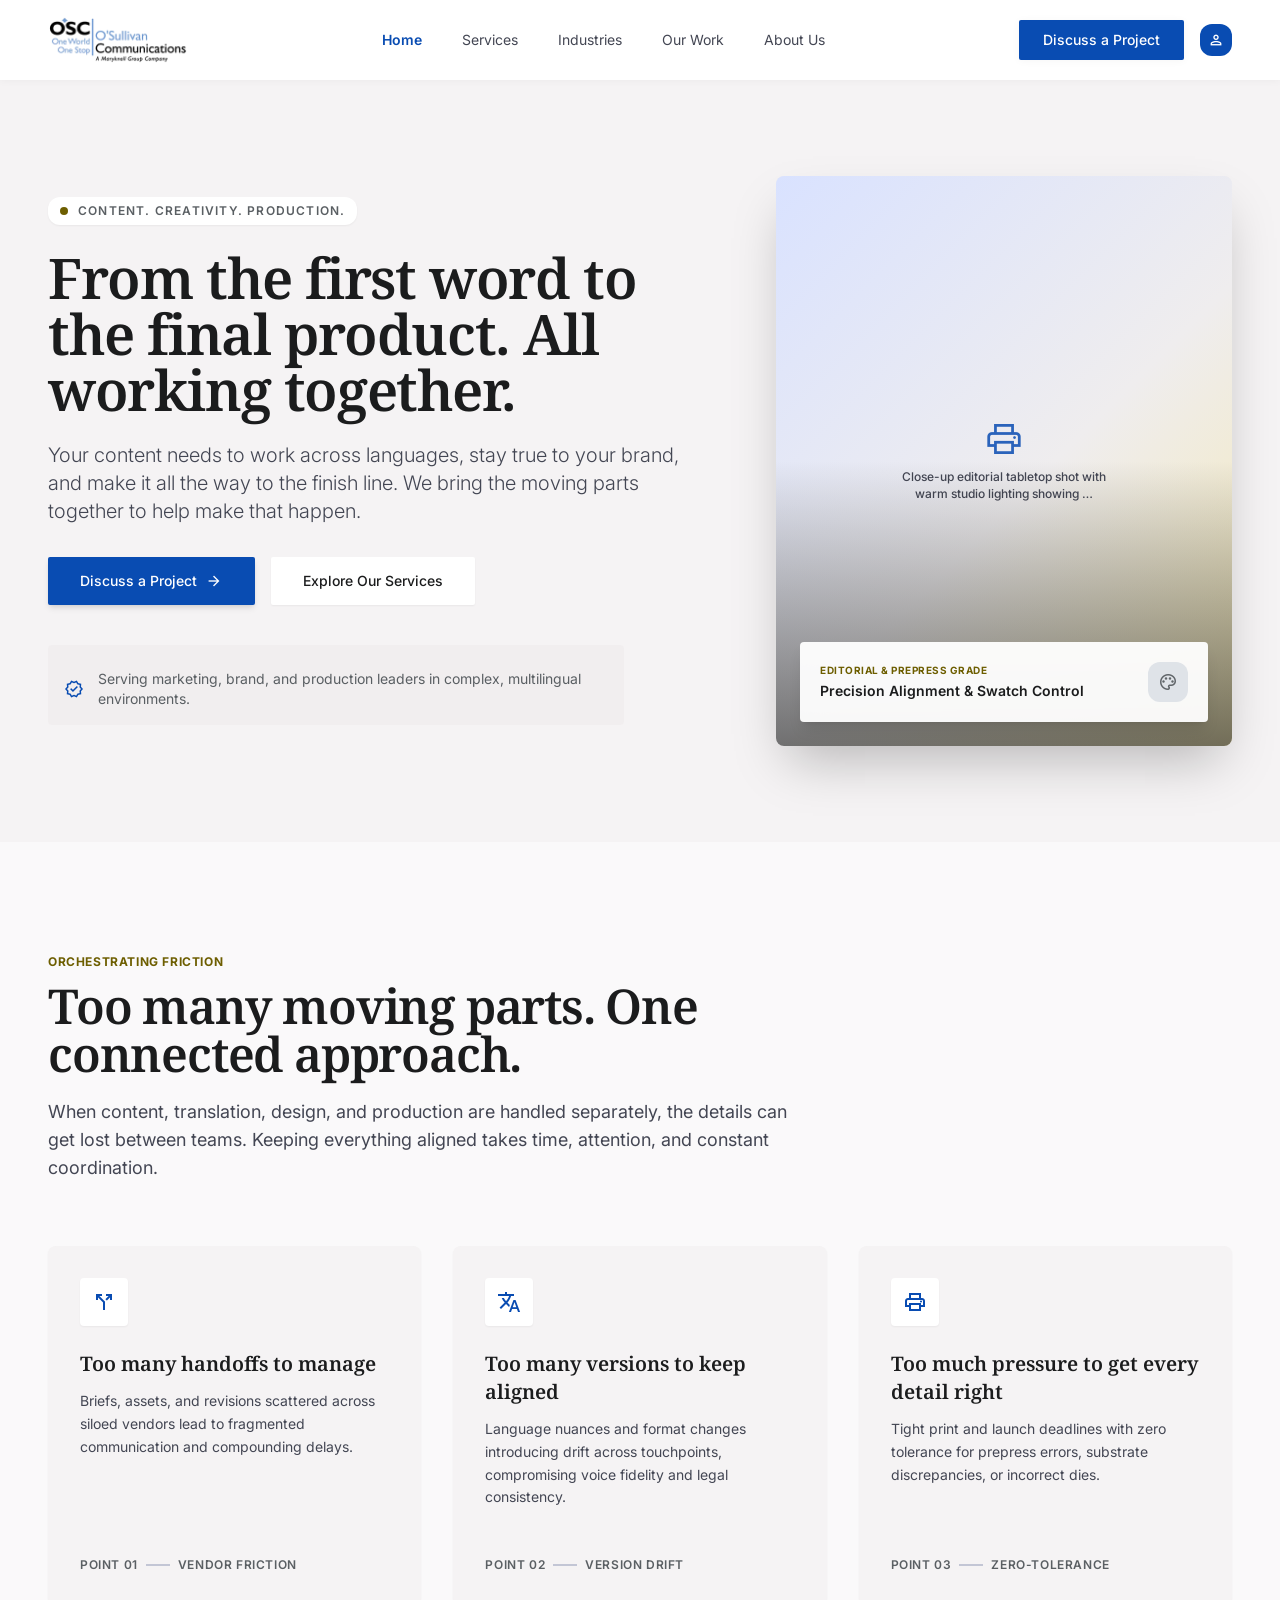
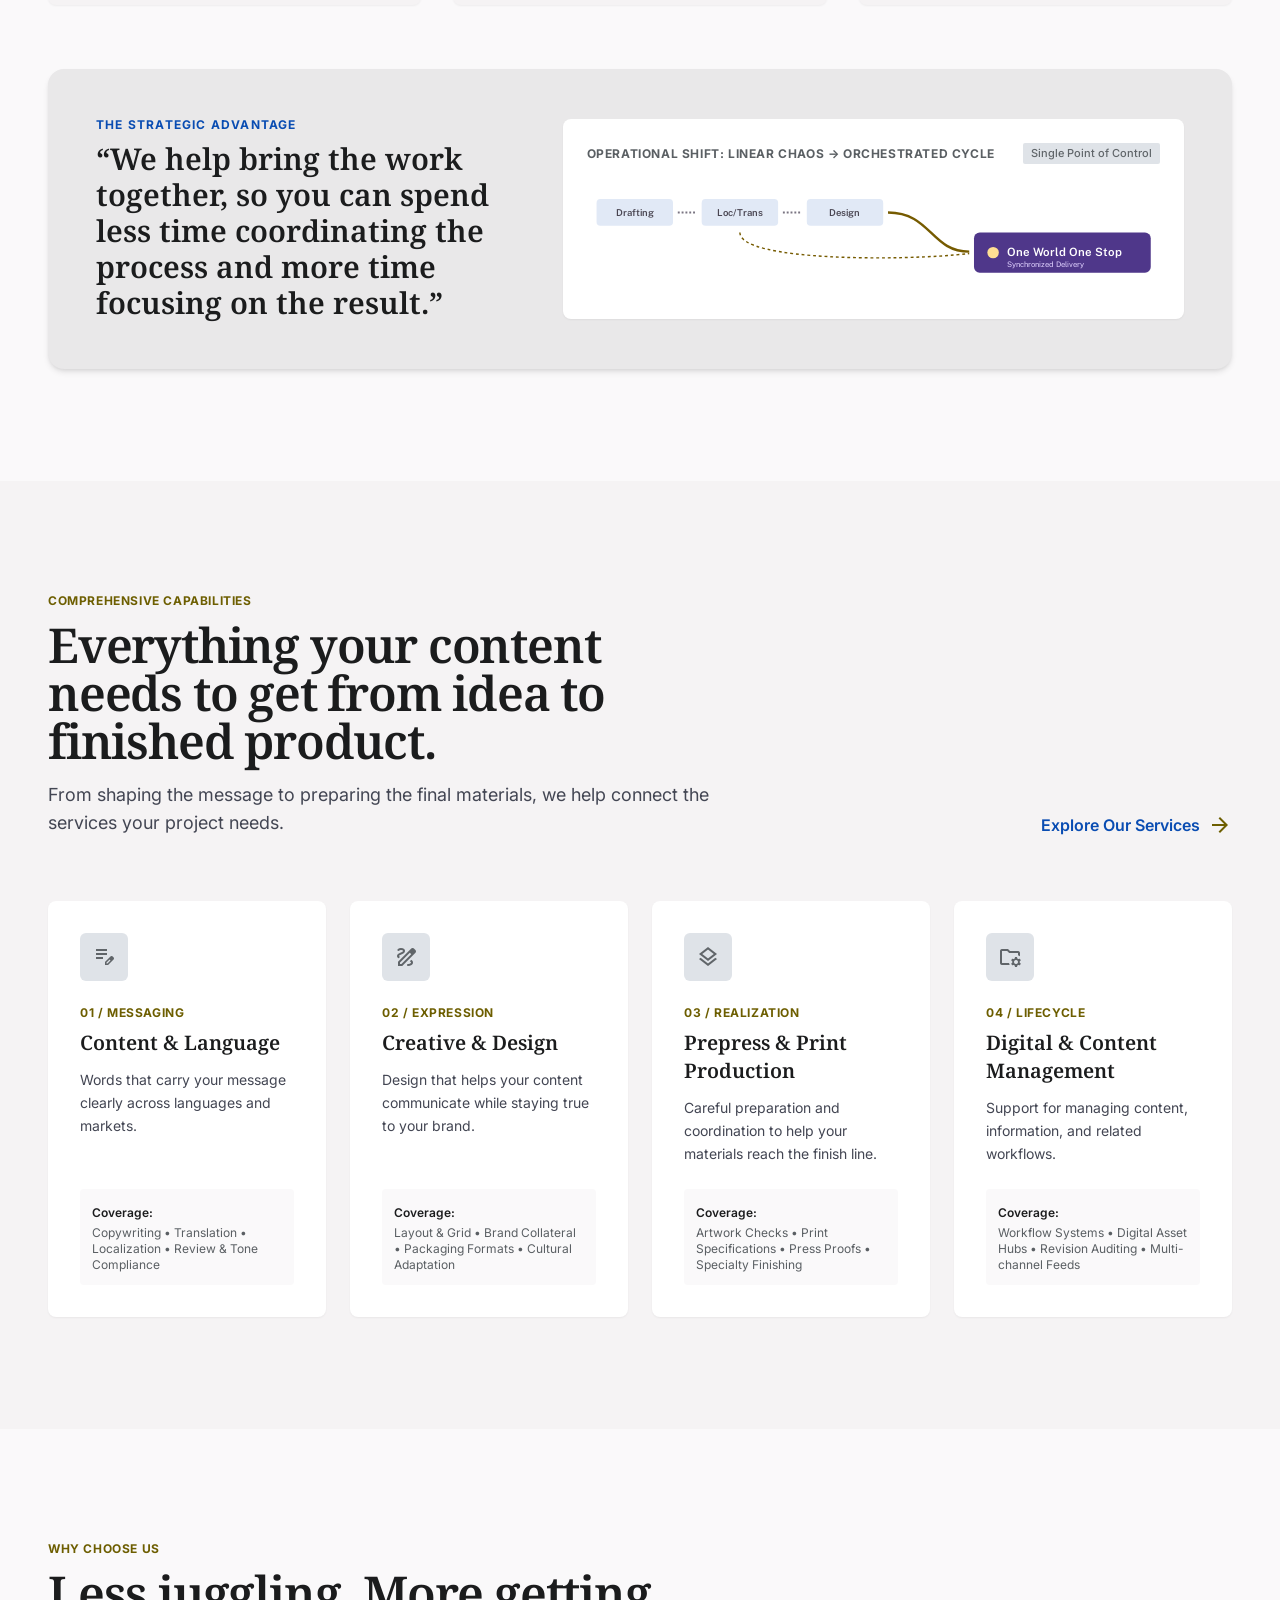
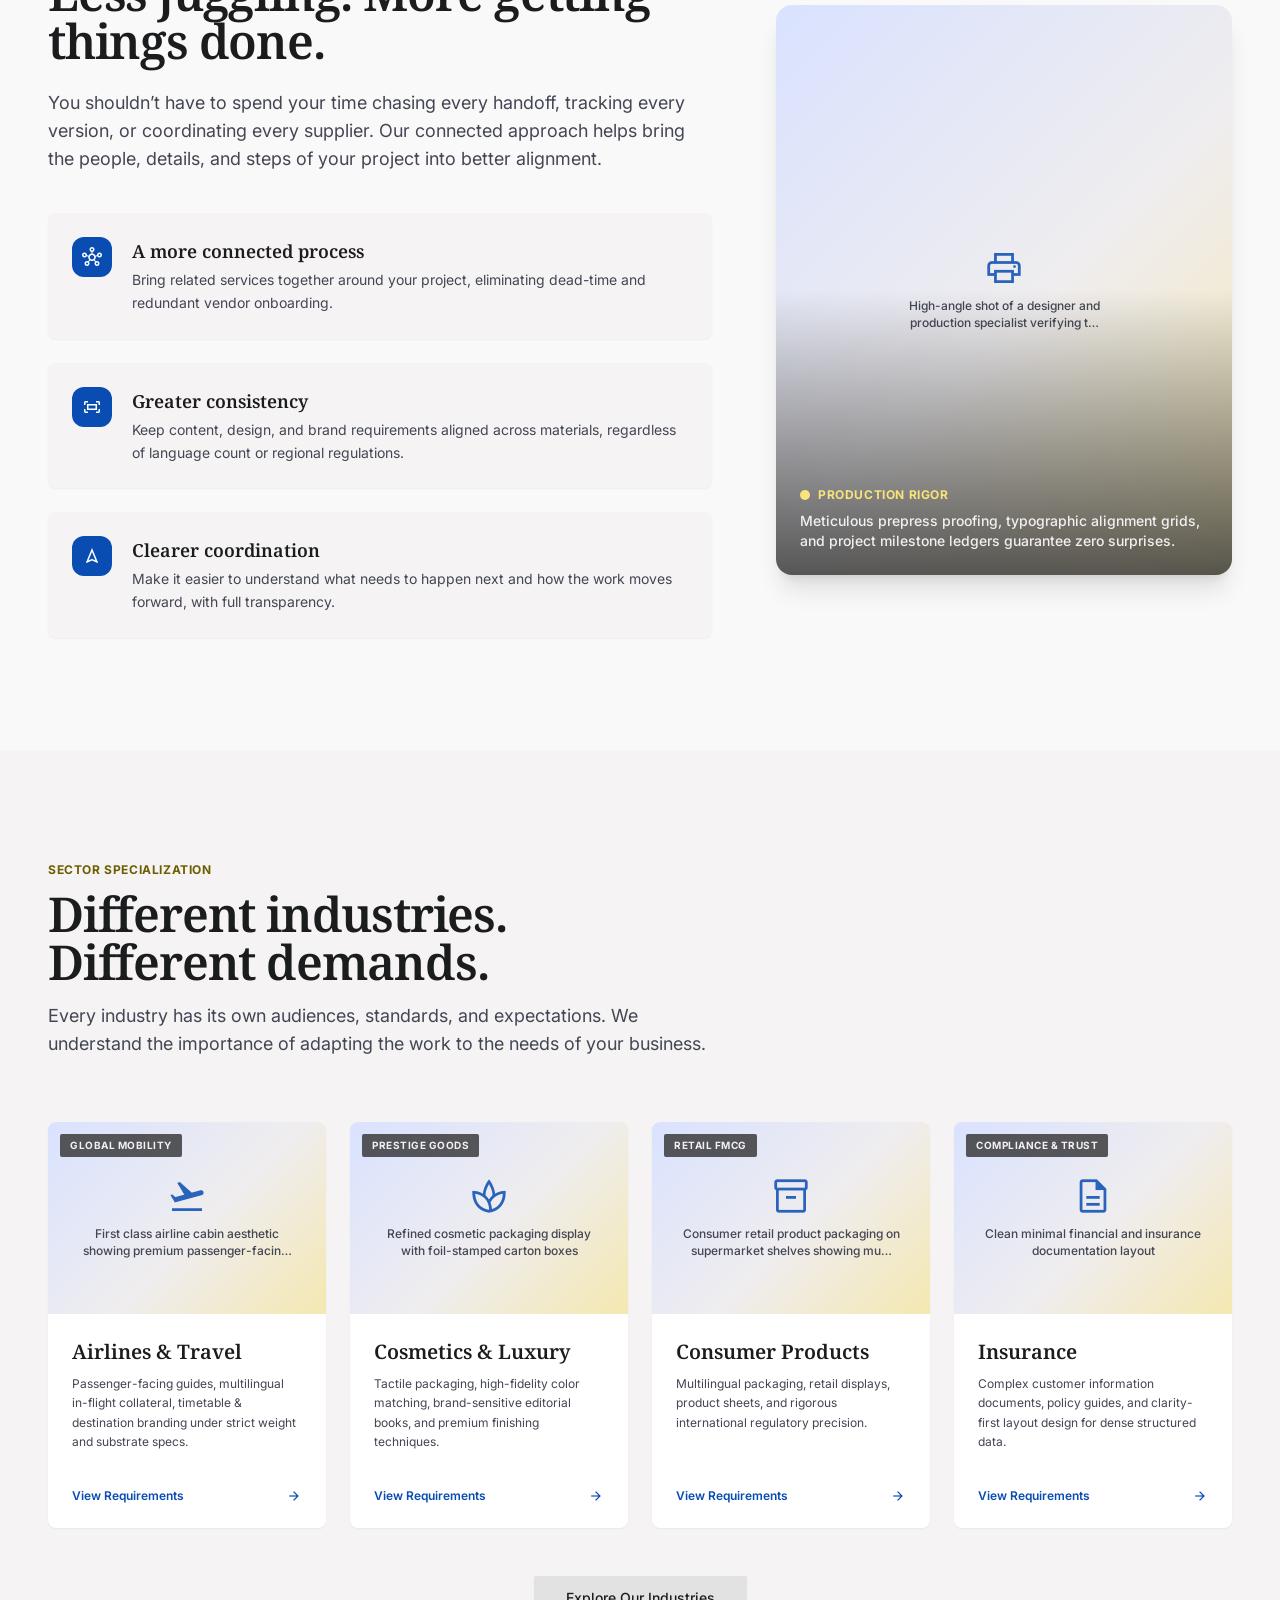
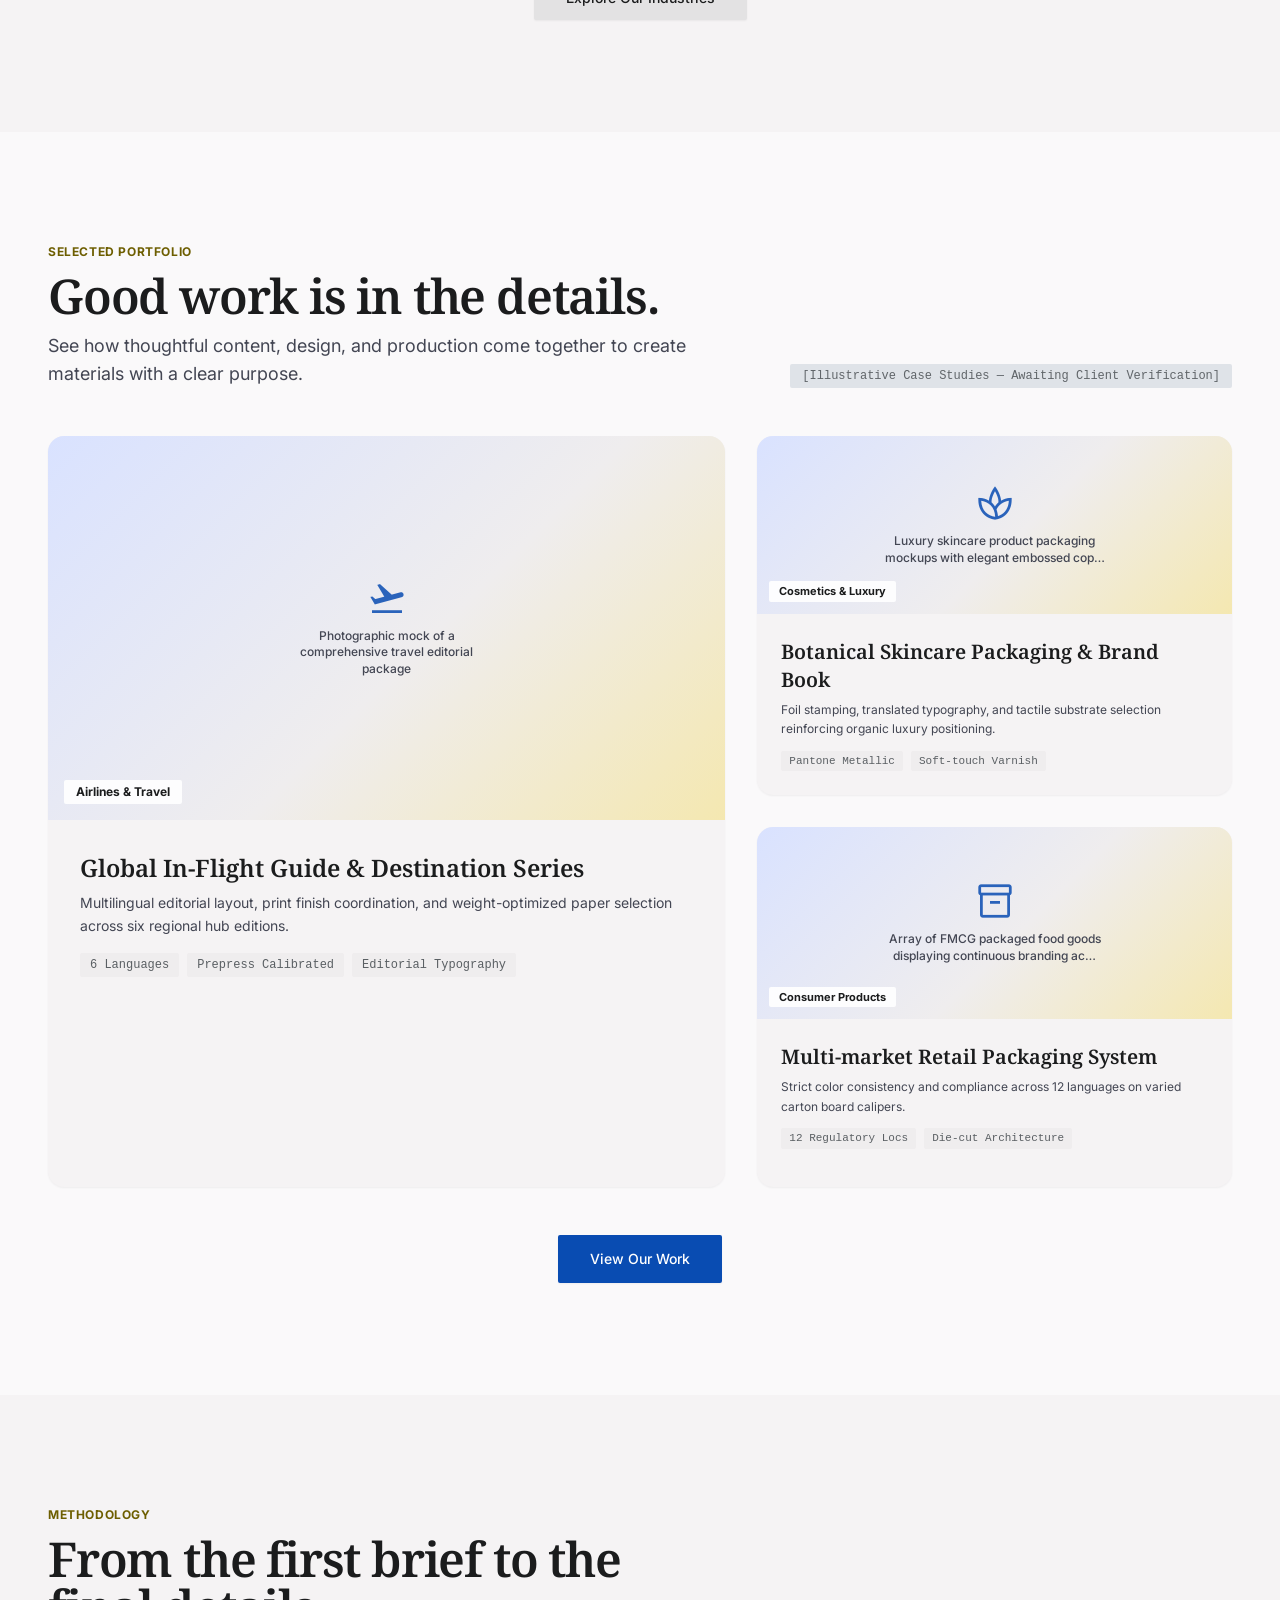
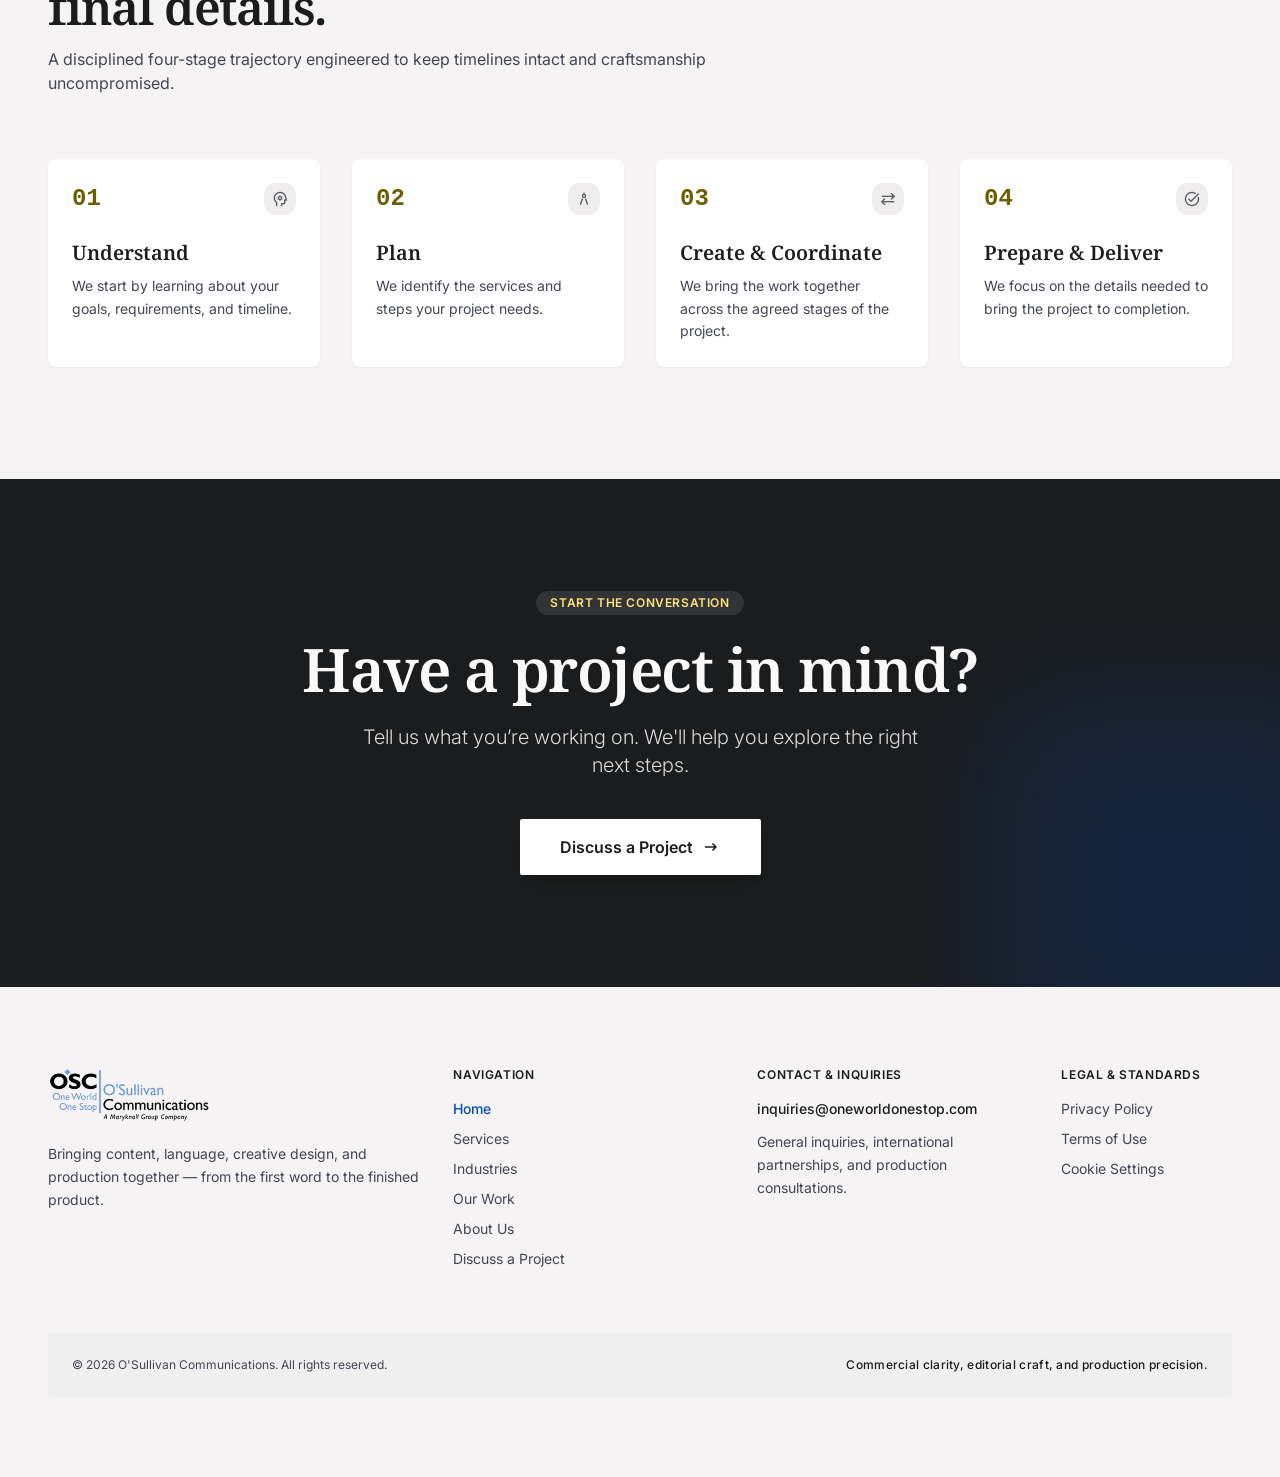
==== index.html @ b18ef982 "All HTML push" ====
<!DOCTYPE html>
<html lang="en">
<head>
<meta charset="utf-8">
<meta name="viewport" content="width=device-width, initial-scale=1.0">
<title>Home | One World One Stop</title>
<meta name="description" content="One World One Stop brings content, language, creative design and print production together, from the first word to the finished product.">
<link rel="preconnect" href="https://fonts.googleapis.com">
<link rel="preconnect" href="https://fonts.gstatic.com" crossorigin>
<link rel="stylesheet" href="https://fonts.googleapis.com/css2?family=Noto+Serif:wght@400;500;600;700&family=Inter:wght@300;400;500;600;700&family=Public+Sans:wght@400;500;600;700&display=swap">
<link rel="stylesheet" href="https://fonts.googleapis.com/css2?family=Material+Symbols+Outlined:opsz,wght,FILL,GRAD@20..48,100..700,0..1,-50..200&display=block">
<link rel="stylesheet" href="assets/styles.css">
<style>
  html { scroll-behavior: smooth; scroll-padding-top: 96px; overflow-x: clip; }
  body { margin: 0; overflow-x: clip; overscroll-behavior-y: none; }
  img { max-width: 100%; }
  ::-webkit-scrollbar { display: none; }
  html { scrollbar-width: none; }
  .material-symbols-outlined { font-family: 'Material Symbols Outlined'; font-weight: normal; font-style: normal; line-height: 1; letter-spacing: normal; text-transform: none; white-space: nowrap; direction: ltr; -webkit-font-smoothing: antialiased; }
  main > div > :first-child { margin-top: 0 !important; }
  #mobile-menu { transition: opacity .2s ease, transform .2s ease; }
  #mobile-menu[data-open="false"] { opacity: 0; transform: translateY(-8px); pointer-events: none; }
  #mobile-menu[data-open="true"] { opacity: 1; transform: none; }
  a:focus-visible, button:focus-visible { outline: 2px solid #094cb2; outline-offset: 2px; }
  @media (prefers-reduced-motion: reduce) { html { scroll-behavior: auto; } *, *::before, *::after { transition: none !important; animation: none !important; } }
</style>
</head>
<body class="bg-surface font-body text-on-surface min-h-screen flex flex-col antialiased selection:bg-secondary-container selection:text-on-secondary-container">
<header id="site-header" class="fixed top-0 left-0 right-0 z-50 bg-surface-container-lowest/95 backdrop-blur-md shadow-[0_1px_8px_rgba(0,0,0,0.04)]">
  <div class="h-16 sm:h-20 max-w-7xl mx-auto px-4 sm:px-6 lg:px-12 flex items-center justify-between gap-4 lg:gap-8">
    <a class="flex items-center gap-3 group min-w-0" href="index.html" aria-label="O'Sullivan Communications – home">
      <img src="assets/osc-logo.png" alt="OSC One World One Stop – O'Sullivan Communications" width="286" height="98" class="h-10 sm:h-12 w-auto shrink-0">
    </a>
    <nav class="hidden lg:flex items-center gap-8 xl:gap-10" aria-label="Main"><a aria-current="page" class="text-sm text-primary font-semibold transition-colors" href="index.html">Home</a><a class="text-sm text-on-surface-variant hover:text-on-surface transition-colors" href="services.html">Services</a><a class="text-sm text-on-surface-variant hover:text-on-surface transition-colors" href="industries.html">Industries</a><a class="text-sm text-on-surface-variant hover:text-on-surface transition-colors" href="our-work.html">Our Work</a><a class="text-sm text-on-surface-variant hover:text-on-surface transition-colors" href="about.html">About Us</a></nav>
    <div class="flex items-center gap-3 sm:gap-4 shrink-0">
      <a class="hidden sm:inline-flex items-center justify-center px-5 lg:px-6 py-2.5 rounded bg-primary text-on-primary text-sm font-medium hover:bg-primary-container transition-colors shadow-[0_1px_8px_rgba(0,0,0,0.04)]" href="contact.html">Discuss a Project</a>
      <div class="hidden sm:flex w-8 h-8 rounded-full bg-primary items-center justify-center" aria-hidden="true"><span class="material-symbols-outlined text-on-primary text-[18px]">person</span></div>
      <button id="menu-toggle" type="button" class="lg:hidden inline-flex items-center justify-center w-10 h-10 rounded-lg text-on-surface hover:bg-surface-container transition-colors" aria-controls="mobile-menu" aria-expanded="false" aria-label="Open menu">
        <span class="material-symbols-outlined text-2xl" id="menu-icon">menu</span>
      </button>
    </div>
  </div>
  <div id="mobile-menu" data-open="false" class="lg:hidden absolute left-0 right-0 top-full bg-surface-container-lowest shadow-lg max-h-[calc(100vh-4rem)] overflow-y-auto" aria-hidden="true">
    <nav class="max-w-7xl mx-auto px-4 sm:px-6 py-4 flex flex-col gap-1" aria-label="Mobile">
      <a aria-current="page" class="flex items-center justify-between px-4 py-3 rounded-lg text-base bg-surface-container text-primary font-semibold transition-colors" href="index.html">Home</a><a class="flex items-center justify-between px-4 py-3 rounded-lg text-base text-on-surface hover:bg-surface-container-low transition-colors" href="services.html">Services</a><a class="flex items-center justify-between px-4 py-3 rounded-lg text-base text-on-surface hover:bg-surface-container-low transition-colors" href="industries.html">Industries</a><a class="flex items-center justify-between px-4 py-3 rounded-lg text-base text-on-surface hover:bg-surface-container-low transition-colors" href="our-work.html">Our Work</a><a class="flex items-center justify-between px-4 py-3 rounded-lg text-base text-on-surface hover:bg-surface-container-low transition-colors" href="about.html">About Us</a><a class="flex items-center justify-between px-4 py-3 rounded-lg text-base text-on-surface hover:bg-surface-container-low transition-colors" href="contact.html">Contact Us</a>
      <a class="mt-3 inline-flex items-center justify-center gap-2 px-6 py-3.5 rounded bg-primary text-on-primary text-sm font-semibold hover:bg-primary-container transition-colors" href="contact.html">Discuss a Project<span class="material-symbols-outlined text-lg">arrow_forward</span></a>
    </nav>
  </div>
</header>
<main class="w-full pt-16 sm:pt-20 bg-surface flex-1"><div class="flex flex-col w-full">

<!-- SECTION 1: HERO -->
<section class="w-full bg-surface-container-low py-16 lg:py-24 relative overflow-hidden">
<div class="max-w-7xl mx-auto px-6 lg:px-12">
<div class="grid grid-cols-1 lg:grid-cols-12 gap-12 lg:gap-16 items-center">
<!-- Left Editorial Column -->
<div class="lg:col-span-7 flex flex-col items-start">
<div class="inline-flex items-center gap-2.5 px-3 py-1.5 rounded-full bg-surface-container-lowest shadow-sm mb-6">
<span class="w-2 h-2 rounded-full bg-tertiary"></span>
<span class="text-xs uppercase tracking-widest font-semibold text-secondary">Content. Creativity. Production.</span>
</div>
<h1 class="font-headline text-4xl sm:text-5xl lg:text-[56px] leading-[1.1] font-semibold text-on-surface tracking-tight mb-6">
            From the first word to the final product. All working together.
          </h1>
<p class="text-lg lg:text-xl text-on-surface-variant leading-relaxed max-w-2xl mb-8 font-light">
            Your content needs to work across languages, stay true to your brand, and make it all the way to the finish line. We bring the moving parts together to help make that happen.
          </p>
<div class="flex flex-wrap items-center gap-4 mb-10 w-full sm:w-auto">
<a class="inline-flex items-center justify-center px-8 py-3.5 rounded bg-primary text-on-primary font-medium text-sm hover:bg-primary-container transition-all shadow-md group" href="contact.html">
<span class="">Discuss a Project</span>
<span class="material-symbols-outlined ml-2 text-lg group-hover:translate-x-0.5 transition-transform">arrow_forward</span>
</a>
<a class="inline-flex items-center justify-center px-8 py-3.5 rounded bg-surface-container-lowest text-on-surface font-medium text-sm hover:bg-surface-container-high transition-colors shadow-sm" href="services.html">
              Explore Our Services
            </a>
</div>
<div class="pt-6 border-t-0 bg-surface-container/60 rounded-lg p-4 flex items-center gap-3.5 max-w-xl">
<span class="material-symbols-outlined text-primary text-xl shrink-0">verified</span>
<p class="text-xs sm:text-sm text-secondary leading-snug">
              Serving marketing, brand, and production leaders in complex, multilingual environments.
            </p>
</div>
</div>
<!-- Right Visual Showcase: Tactile Craft Layering -->
<div class="lg:col-span-5 relative w-full max-w-md mx-auto lg:max-w-none">
<div class="relative w-full aspect-[4/5] rounded-xl overflow-hidden shadow-2xl bg-surface-container">
<img class="w-full h-full object-cover" data-alt="Close-up editorial tabletop shot with warm studio lighting showing pristine foil-stamped corporate brand books, multi-language print proofs with visible crop marks, Pantone swatch book in deep indigo and muted copper, textured heavy paper stocks in warm ivory tones, highly tactile editorial craft." src="https://lh3.googleusercontent.com/aida-public/[base64]">
<div class="absolute inset-0 bg-gradient-to-t from-on-surface/60 via-transparent to-transparent pointer-events-none"></div>
<!-- Float-in Accent Tag -->
<div class="absolute bottom-6 left-6 right-6 p-5 rounded-lg bg-surface-container-lowest/95 backdrop-blur-md shadow-lg flex items-center justify-between">
<div>
<span class="text-[10px] uppercase font-bold tracking-wider text-tertiary block">Editorial &amp; Prepress Grade</span>
<span class="text-sm font-semibold text-on-surface">Precision Alignment &amp; Swatch Control</span>
</div>
<div class="w-10 h-10 rounded-full bg-secondary-container flex items-center justify-center text-on-secondary-container">
<span class="material-symbols-outlined text-xl">palette</span>
</div>
</div>
</div>
</div>
</div>
</div>
</section>
<!-- SECTION 2: THE CHALLENGE & CONVERGENCE -->
<section class="w-full bg-surface py-20 lg:py-28">
<div class="max-w-7xl mx-auto px-6 lg:px-12">
<!-- Section Header -->
<div class="max-w-3xl mb-16">
<span class="text-xs font-bold uppercase tracking-wider text-tertiary mb-3 block">Orchestrating Friction</span>
<h2 class="font-headline text-3xl sm:text-4xl lg:text-5xl font-semibold text-on-surface tracking-tight mb-5">
          Too many moving parts. One connected approach.
        </h2>
<p class="text-base sm:text-lg text-on-surface-variant leading-relaxed">
          When content, translation, design, and production are handled separately, the details can get lost between teams. Keeping everything aligned takes time, attention, and constant coordination.
        </p>
</div>
<!-- 3 Structured Editorial Cards -->
<div class="grid grid-cols-1 md:grid-cols-3 gap-8 mb-16">
<!-- Card 1 -->
<div class="p-8 rounded-xl bg-surface-container-low shadow-sm flex flex-col justify-between group hover:bg-surface-container transition-all">
<div>
<div class="w-12 h-12 rounded-lg bg-surface-container-lowest text-primary flex items-center justify-center mb-6 shadow-sm">
<span class="material-symbols-outlined text-2xl">call_split</span>
</div>
<h3 class="font-headline text-xl font-semibold text-on-surface mb-3">Too many handoffs to manage</h3>
<p class="text-sm text-on-surface-variant leading-relaxed">
              Briefs, assets, and revisions scattered across siloed vendors lead to fragmented communication and compounding delays.
            </p>
</div>
<div class="mt-8 pt-4 flex items-center gap-2 text-xs font-semibold uppercase tracking-wider text-secondary">
<span class="">Point 01</span>
<span class="h-0.5 w-6 bg-outline-variant"></span>
<span class="">Vendor Friction</span>
</div>
</div>
<!-- Card 2 -->
<div class="p-8 rounded-xl bg-surface-container-low shadow-sm flex flex-col justify-between group hover:bg-surface-container transition-all">
<div>
<div class="w-12 h-12 rounded-lg bg-surface-container-lowest text-primary flex items-center justify-center mb-6 shadow-sm">
<span class="material-symbols-outlined text-2xl">translate</span>
</div>
<h3 class="font-headline text-xl font-semibold text-on-surface mb-3">Too many versions to keep aligned</h3>
<p class="text-sm text-on-surface-variant leading-relaxed">
              Language nuances and format changes introducing drift across touchpoints, compromising voice fidelity and legal consistency.
            </p>
</div>
<div class="mt-8 pt-4 flex items-center gap-2 text-xs font-semibold uppercase tracking-wider text-secondary">
<span class="">Point 02</span>
<span class="h-0.5 w-6 bg-outline-variant"></span>
<span class="">Version Drift</span>
</div>
</div>
<!-- Card 3 -->
<div class="p-8 rounded-xl bg-surface-container-low shadow-sm flex flex-col justify-between group hover:bg-surface-container transition-all">
<div>
<div class="w-12 h-12 rounded-lg bg-surface-container-lowest text-primary flex items-center justify-center mb-6 shadow-sm">
<span class="material-symbols-outlined text-2xl">print</span>
</div>
<h3 class="font-headline text-xl font-semibold text-on-surface mb-3">Too much pressure to get every detail right</h3>
<p class="text-sm text-on-surface-variant leading-relaxed">
              Tight print and launch deadlines with zero tolerance for prepress errors, substrate discrepancies, or incorrect dies.
            </p>
</div>
<div class="mt-8 pt-4 flex items-center gap-2 text-xs font-semibold uppercase tracking-wider text-secondary">
<span class="">Point 03</span>
<span class="h-0.5 w-6 bg-outline-variant"></span>
<span class="">Zero-Tolerance</span>
</div>
</div>
</div>
<!-- Process Convergence Diagram & Editorial Statement -->
<div class="p-5 sm:p-8 lg:p-12 rounded-2xl bg-surface-container-high shadow-md">
<div class="grid grid-cols-1 lg:grid-cols-12 gap-8 items-center">
<div class="lg:col-span-5">
<span class="text-xs uppercase font-bold tracking-widest text-primary block mb-2">The Strategic Advantage</span>
<p class="font-headline text-2xl sm:text-3xl text-on-surface font-semibold leading-snug">
              “We help bring the work together, so you can spend less time coordinating the process and more time focusing on the result.”
            </p>
</div>
<div class="lg:col-span-7 bg-surface-container-lowest p-6 rounded-xl shadow-sm">
<div class="flex flex-wrap items-center justify-between gap-2 mb-4">
<span class="text-xs font-bold uppercase tracking-wider text-secondary">Operational Shift: Linear Chaos → Orchestrated Cycle</span>
<span class="inline-flex items-center px-2 py-0.5 rounded text-[11px] font-medium bg-secondary-container text-on-secondary-container">Single Point of Control</span>
</div>
<!-- Inline SVG Infographic Flow -->
<div class="overflow-x-auto -mx-1 px-1"><svg class="w-full min-w-[520px] h-auto text-primary" fill="none" viewBox="0 0 600 120" xmlns="http://www.w3.org/2000/svg">
<!-- Linear fragmented blocks -->
<rect fill="currentColor" fill-opacity="0.12" height="28" rx="4" width="80" x="10" y="20"></rect>
<text fill="#494551" font-family="Public Sans" font-size="10" font-weight="600" text-anchor="middle" x="50" y="38">Drafting</text>
<line stroke="#7a7582" stroke-dasharray="2 2" stroke-width="2" x1="95" x2="115" y1="34" y2="34"></line>
<rect fill="currentColor" fill-opacity="0.12" height="28" rx="4" width="80" x="120" y="20"></rect>
<text fill="#494551" font-family="Public Sans" font-size="10" font-weight="600" text-anchor="middle" x="160" y="38">Loc/Trans</text>
<line stroke="#7a7582" stroke-dasharray="2 2" stroke-width="2" x1="205" x2="225" y1="34" y2="34"></line>
<rect fill="currentColor" fill-opacity="0.12" height="28" rx="4" width="80" x="230" y="20"></rect>
<text fill="#494551" font-family="Public Sans" font-size="10" font-weight="600" text-anchor="middle" x="270" y="38">Design</text>
<!-- Convergence Arrow Downward -->
<path d="M 315 34 C 360 34, 360 75, 400 75" fill="none" stroke="#765b00" stroke-width="2.5"></path>
<!-- Integrated Central Orb -->
<rect fill="#4f378a" height="42" rx="6" width="185" x="405" y="55"></rect>
<circle cx="425" cy="76" fill="#ffdf93" r="6"></circle>
<text fill="#ffffff" font-family="Public Sans" font-size="12" font-weight="600" x="440" y="80">One World One Stop</text>
<text fill="#e0d2ff" font-family="Public Sans" font-size="8" x="440" y="91">Synchronized Delivery</text>
<path d="M 160 55 C 160 85, 330 85, 400 77" fill="none" stroke="#765b00" stroke-dasharray="3 3" stroke-width="1.5"></path>
</svg></div>
</div>
</div>
</div>
</div>
</section>
<!-- SECTION 3: SERVICES OVERVIEW -->
<section class="w-full bg-surface-container-low py-20 lg:py-28">
<div class="max-w-7xl mx-auto px-6 lg:px-12">
<div class="flex flex-col md:flex-row md:items-end justify-between mb-16 gap-6">
<div class="max-w-2xl">
<span class="text-xs font-bold uppercase tracking-wider text-tertiary mb-3 block">Comprehensive Capabilities</span>
<h2 class="font-headline text-3xl sm:text-4xl lg:text-5xl font-semibold text-on-surface tracking-tight mb-4">
            Everything your content needs to get from idea to finished product.
          </h2>
<p class="text-base sm:text-lg text-on-surface-variant">
            From shaping the message to preparing the final materials, we help connect the services your project needs.
          </p>
</div>
<a class="inline-flex items-center gap-2 text-primary font-semibold hover:text-primary-container transition-colors shrink-0" href="services.html">
<span class="">Explore Our Services</span>
<span class="material-symbols-outlined text-tertiary">arrow_forward</span>
</a>
</div>
<!-- 4 Structured Service Cards -->
<div class="grid grid-cols-1 md:grid-cols-2 lg:grid-cols-4 gap-6">
<!-- Service 1 -->
<div class="p-8 rounded-xl bg-surface-container-lowest shadow-sm flex flex-col justify-between hover:shadow-md transition-shadow">
<div>
<div class="w-12 h-12 rounded-md bg-secondary-container text-on-secondary-container flex items-center justify-center mb-6">
<span class="material-symbols-outlined text-2xl">edit_note</span>
</div>
<span class="text-xs uppercase font-bold text-tertiary tracking-wider block mb-2">01 / Messaging</span>
<h3 class="font-headline text-xl font-semibold text-on-surface mb-3">Content &amp; Language</h3>
<p class="text-sm text-on-surface-variant leading-relaxed mb-6">
              Words that carry your message clearly across languages and markets.
            </p>
</div>
<div class="pt-4 bg-surface-container-low/50 rounded-lg p-3 text-xs text-secondary space-y-1">
<p class="font-semibold text-on-surface">Coverage:</p>
<p class="">Copywriting • Translation • Localization • Review &amp; Tone Compliance</p>
</div>
</div>
<!-- Service 2 -->
<div class="p-8 rounded-xl bg-surface-container-lowest shadow-sm flex flex-col justify-between hover:shadow-md transition-shadow">
<div>
<div class="w-12 h-12 rounded-md bg-secondary-container text-on-secondary-container flex items-center justify-center mb-6">
<span class="material-symbols-outlined text-2xl">draw</span>
</div>
<span class="text-xs uppercase font-bold text-tertiary tracking-wider block mb-2">02 / Expression</span>
<h3 class="font-headline text-xl font-semibold text-on-surface mb-3">Creative &amp; Design</h3>
<p class="text-sm text-on-surface-variant leading-relaxed mb-6">
              Design that helps your content communicate while staying true to your brand.
            </p>
</div>
<div class="pt-4 bg-surface-container-low/50 rounded-lg p-3 text-xs text-secondary space-y-1">
<p class="font-semibold text-on-surface">Coverage:</p>
<p class="">Layout &amp; Grid • Brand Collateral • Packaging Formats • Cultural Adaptation</p>
</div>
</div>
<!-- Service 3 -->
<div class="p-8 rounded-xl bg-surface-container-lowest shadow-sm flex flex-col justify-between hover:shadow-md transition-shadow">
<div>
<div class="w-12 h-12 rounded-md bg-secondary-container text-on-secondary-container flex items-center justify-center mb-6">
<span class="material-symbols-outlined text-2xl">layers</span>
</div>
<span class="text-xs uppercase font-bold text-tertiary tracking-wider block mb-2">03 / Realization</span>
<h3 class="font-headline text-xl font-semibold text-on-surface mb-3">Prepress &amp; Print Production</h3>
<p class="text-sm text-on-surface-variant leading-relaxed mb-6">
              Careful preparation and coordination to help your materials reach the finish line.
            </p>
</div>
<div class="pt-4 bg-surface-container-low/50 rounded-lg p-3 text-xs text-secondary space-y-1">
<p class="font-semibold text-on-surface">Coverage:</p>
<p class="">Artwork Checks • Print Specifications • Press Proofs • Specialty Finishing</p>
</div>
</div>
<!-- Service 4 -->
<div class="p-8 rounded-xl bg-surface-container-lowest shadow-sm flex flex-col justify-between hover:shadow-md transition-shadow">
<div>
<div class="w-12 h-12 rounded-md bg-secondary-container text-on-secondary-container flex items-center justify-center mb-6">
<span class="material-symbols-outlined text-2xl">folder_managed</span>
</div>
<span class="text-xs uppercase font-bold text-tertiary tracking-wider block mb-2">04 / Lifecycle</span>
<h3 class="font-headline text-xl font-semibold text-on-surface mb-3">Digital &amp; Content Management</h3>
<p class="text-sm text-on-surface-variant leading-relaxed mb-6">
              Support for managing content, information, and related workflows.
            </p>
</div>
<div class="pt-4 bg-surface-container-low/50 rounded-lg p-3 text-xs text-secondary space-y-1">
<p class="font-semibold text-on-surface">Coverage:</p>
<p class="">Workflow Systems • Digital Asset Hubs • Revision Auditing • Multi-channel Feeds</p>
</div>
</div>
</div>
</div>
</section>
<!-- SECTION 4: WHY ONE WORLD ONE STOP -->
<section class="w-full bg-surface py-20 lg:py-28">
<div class="max-w-7xl mx-auto px-6 lg:px-12">
<div class="grid grid-cols-1 lg:grid-cols-12 gap-12 lg:gap-16 items-center">
<!-- Left Column: The 3 Core Pillars -->
<div class="lg:col-span-7">
<span class="text-xs font-bold uppercase tracking-wider text-tertiary mb-3 block">Why Choose Us</span>
<h2 class="font-headline text-3xl sm:text-4xl lg:text-5xl font-semibold text-on-surface tracking-tight mb-6">
            Less juggling. More getting things done.
          </h2>
<p class="text-base sm:text-lg text-on-surface-variant leading-relaxed mb-10">
            You shouldn’t have to spend your time chasing every handoff, tracking every version, or coordinating every supplier. Our connected approach helps bring the people, details, and steps of your project into better alignment.
          </p>
<div class="space-y-6">
<div class="p-5 sm:p-6 rounded-xl bg-surface-container-low shadow-sm flex gap-4 sm:gap-5 items-start">
<div class="w-10 h-10 rounded-full bg-primary text-on-primary flex items-center justify-center shrink-0">
<span class="material-symbols-outlined text-xl">hub</span>
</div>
<div>
<h3 class="font-headline text-lg font-semibold text-on-surface mb-1">A more connected process</h3>
<p class="text-sm text-on-surface-variant leading-relaxed">
                  Bring related services together around your project, eliminating dead-time and redundant vendor onboarding.
                </p>
</div>
</div>
<div class="p-5 sm:p-6 rounded-xl bg-surface-container-low shadow-sm flex gap-4 sm:gap-5 items-start">
<div class="w-10 h-10 rounded-full bg-primary text-on-primary flex items-center justify-center shrink-0">
<span class="material-symbols-outlined text-xl">fit_screen</span>
</div>
<div>
<h3 class="font-headline text-lg font-semibold text-on-surface mb-1">Greater consistency</h3>
<p class="text-sm text-on-surface-variant leading-relaxed">
                  Keep content, design, and brand requirements aligned across materials, regardless of language count or regional regulations.
                </p>
</div>
</div>
<div class="p-5 sm:p-6 rounded-xl bg-surface-container-low shadow-sm flex gap-4 sm:gap-5 items-start">
<div class="w-10 h-10 rounded-full bg-primary text-on-primary flex items-center justify-center shrink-0">
<span class="material-symbols-outlined text-xl">navigation</span>
</div>
<div>
<h3 class="font-headline text-lg font-semibold text-on-surface mb-1">Clearer coordination</h3>
<p class="text-sm text-on-surface-variant leading-relaxed">
                  Make it easier to understand what needs to happen next and how the work moves forward, with full transparency.
                </p>
</div>
</div>
</div>
</div>
<!-- Right Column: Visual Tactile Detail Grid -->
<div class="lg:col-span-5 relative w-full max-w-md mx-auto lg:max-w-none">
<div class="relative rounded-2xl overflow-hidden shadow-xl bg-surface-container-low">
<img class="w-full h-auto aspect-[4/5] object-cover" data-alt="High-angle shot of a designer and production specialist verifying typographic alignment on large-format press proof sheets under high-CRI color inspection lighting, with precise digital calipers, Pantone matching guides, and an organized production milestone log." src="https://lh3.googleusercontent.com/aida-public/[base64]">
<div class="absolute inset-0 bg-gradient-to-t from-inverse-surface/80 via-transparent to-transparent"></div>
<div class="absolute bottom-6 left-6 right-6 text-inverse-on-surface">
<div class="flex items-center gap-2 mb-2">
<span class="w-2.5 h-2.5 rounded-full bg-tertiary-fixed"></span>
<span class="text-xs uppercase font-bold tracking-wider text-tertiary-fixed">Production Rigor</span>
</div>
<p class="text-sm font-medium">Meticulous prepress proofing, typographic alignment grids, and project milestone ledgers guarantee zero surprises.</p>
</div>
</div>
</div>
</div>
</div>
</section>
<!-- SECTION 5: INDUSTRIES -->
<section class="w-full bg-surface-container-low py-20 lg:py-28">
<div class="max-w-7xl mx-auto px-6 lg:px-12">
<div class="max-w-2xl mb-16">
<span class="text-xs font-bold uppercase tracking-wider text-tertiary mb-3 block">Sector Specialization</span>
<h2 class="font-headline text-3xl sm:text-4xl lg:text-5xl font-semibold text-on-surface tracking-tight mb-4">
          Different industries. Different demands.
        </h2>
<p class="text-base sm:text-lg text-on-surface-variant">
          Every industry has its own audiences, standards, and expectations. We understand the importance of adapting the work to the needs of your business.
        </p>
</div>
<!-- 4 Interactive Industry Tiles -->
<div class="grid grid-cols-1 md:grid-cols-2 lg:grid-cols-4 gap-6 mb-12">
<!-- Tile 1 -->
<div class="group relative rounded-xl overflow-hidden bg-surface-container-lowest shadow-sm hover:shadow-xl transition-all duration-300 flex flex-col">
<div class="relative h-48 w-full overflow-hidden">
<img class="w-full h-full object-cover group-hover:scale-105 transition-transform duration-500" data-alt="First class airline cabin aesthetic showing premium passenger-facing destination guides, boarding collateral, multilingual inflight magazine spreads in luxurious paper finish, soft daylight." src="https://lh3.googleusercontent.com/aida-public/[base64]">
<div class="absolute top-3 left-3 px-2.5 py-1 rounded bg-inverse-surface/80 text-inverse-on-surface text-[10px] font-bold uppercase tracking-wider backdrop-blur-sm">
              Global Mobility
            </div>
</div>
<div class="p-6 flex-1 flex flex-col justify-between">
<div>
<h3 class="font-headline text-xl font-semibold text-on-surface mb-2">Airlines &amp; Travel</h3>
<p class="text-xs text-on-surface-variant leading-relaxed">
                Passenger-facing guides, multilingual in-flight collateral, timetable &amp; destination branding under strict weight and substrate specs.
              </p>
</div>
<div class="mt-6 flex items-center justify-between text-xs font-semibold text-primary pt-3">
<span class="">View Requirements</span>
<span class="material-symbols-outlined text-base group-hover:translate-x-1 transition-transform">arrow_forward</span>
</div>
</div>
</div>
<!-- Tile 2 -->
<div class="group relative rounded-xl overflow-hidden bg-surface-container-lowest shadow-sm hover:shadow-xl transition-all duration-300 flex flex-col">
<div class="relative h-48 w-full overflow-hidden">
<img class="w-full h-full object-cover group-hover:scale-105 transition-transform duration-500" data-alt="Refined cosmetic packaging display with foil-stamped carton boxes, tactile embossed glass bottles, delicate brand story pamphlets, warm studio lighting with muted gold and ivory highlights." src="https://lh3.googleusercontent.com/aida-public/[base64]">
<div class="absolute top-3 left-3 px-2.5 py-1 rounded bg-inverse-surface/80 text-inverse-on-surface text-[10px] font-bold uppercase tracking-wider backdrop-blur-sm">
              Prestige Goods
            </div>
</div>
<div class="p-6 flex-1 flex flex-col justify-between">
<div>
<h3 class="font-headline text-xl font-semibold text-on-surface mb-2">Cosmetics &amp; Luxury</h3>
<p class="text-xs text-on-surface-variant leading-relaxed">
                Tactile packaging, high-fidelity color matching, brand-sensitive editorial books, and premium finishing techniques.
              </p>
</div>
<div class="mt-6 flex items-center justify-between text-xs font-semibold text-primary pt-3">
<span class="">View Requirements</span>
<span class="material-symbols-outlined text-base group-hover:translate-x-1 transition-transform">arrow_forward</span>
</div>
</div>
</div>
<!-- Tile 3 -->
<div class="group relative rounded-xl overflow-hidden bg-surface-container-lowest shadow-sm hover:shadow-xl transition-all duration-300 flex flex-col">
<div class="relative h-48 w-full overflow-hidden">
<img class="w-full h-full object-cover group-hover:scale-105 transition-transform duration-500" data-alt="Consumer retail product packaging on supermarket shelves showing multiple international language variants, clear typography, ingredient declaration grids, vibrant color palettes." src="https://lh3.googleusercontent.com/aida-public/[base64]">
<div class="absolute top-3 left-3 px-2.5 py-1 rounded bg-inverse-surface/80 text-inverse-on-surface text-[10px] font-bold uppercase tracking-wider backdrop-blur-sm">
              Retail FMCG
            </div>
</div>
<div class="p-6 flex-1 flex flex-col justify-between">
<div>
<h3 class="font-headline text-xl font-semibold text-on-surface mb-2">Consumer Products</h3>
<p class="text-xs text-on-surface-variant leading-relaxed">
                Multilingual packaging, retail displays, product sheets, and rigorous international regulatory precision.
              </p>
</div>
<div class="mt-6 flex items-center justify-between text-xs font-semibold text-primary pt-3">
<span class="">View Requirements</span>
<span class="material-symbols-outlined text-base group-hover:translate-x-1 transition-transform">arrow_forward</span>
</div>
</div>
</div>
<!-- Tile 4 -->
<div class="group relative rounded-xl overflow-hidden bg-surface-container-lowest shadow-sm hover:shadow-xl transition-all duration-300 flex flex-col">
<div class="relative h-48 w-full overflow-hidden">
<img class="w-full h-full object-cover group-hover:scale-105 transition-transform duration-500" data-alt="Clean minimal financial and insurance documentation layout, clear hierarchy charts, folded policy brochures with legible small-print tables and dignified corporate styling." src="https://lh3.googleusercontent.com/aida-public/[base64]">
<div class="absolute top-3 left-3 px-2.5 py-1 rounded bg-inverse-surface/80 text-inverse-on-surface text-[10px] font-bold uppercase tracking-wider backdrop-blur-sm">
              Compliance &amp; Trust
            </div>
</div>
<div class="p-6 flex-1 flex flex-col justify-between">
<div>
<h3 class="font-headline text-xl font-semibold text-on-surface mb-2">Insurance</h3>
<p class="text-xs text-on-surface-variant leading-relaxed">
                Complex customer information documents, policy guides, and clarity-first layout design for dense structured data.
              </p>
</div>
<div class="mt-6 flex items-center justify-between text-xs font-semibold text-primary pt-3">
<span class="">View Requirements</span>
<span class="material-symbols-outlined text-base group-hover:translate-x-1 transition-transform">arrow_forward</span>
</div>
</div>
</div>
</div>
<div class="flex justify-center">
<a class="inline-flex items-center justify-center px-8 py-3 rounded bg-surface-container-highest text-on-surface hover:bg-surface-dim font-medium text-sm transition-colors shadow-sm" href="industries.html">
          Explore Our Industries
        </a>
</div>
</div>
</section>
<!-- SECTION 6: SELECTED WORK -->
<section class="w-full bg-surface py-20 lg:py-28">
<div class="max-w-7xl mx-auto px-6 lg:px-12">
<div class="flex flex-col md:flex-row md:items-end justify-between mb-12 gap-6">
<div>
<span class="text-xs font-bold uppercase tracking-wider text-tertiary mb-3 block">Selected Portfolio</span>
<h2 class="font-headline text-3xl sm:text-4xl lg:text-5xl font-semibold text-on-surface tracking-tight mb-3">
            Good work is in the details.
          </h2>
<p class="text-base sm:text-lg text-on-surface-variant max-w-2xl">
            See how thoughtful content, design, and production come together to create materials with a clear purpose.
          </p>
</div>
<div class="flex items-center gap-3">
<span class="inline-flex items-center px-3 py-1 rounded bg-secondary-container text-on-secondary-container text-xs font-mono">
            [Illustrative Case Studies — Awaiting Client Verification]
          </span>
</div>
</div>
<!-- Asymmetric Editorial Gallery -->
<div class="grid grid-cols-1 lg:grid-cols-12 gap-8 mb-12">
<!-- Big Feature (Item 1) -->
<div class="lg:col-span-7 rounded-2xl bg-surface-container-low overflow-hidden shadow-sm flex flex-col group">
<div class="relative h-80 sm:h-96 w-full overflow-hidden">
<img class="w-full h-full object-cover group-hover:scale-[1.02] transition-transform duration-500" data-alt="Photographic mock of a comprehensive travel editorial package: multi-language travel pocket guides, city maps, and luxury in-flight guide series laid out flat with natural studio shadows." src="https://lh3.googleusercontent.com/aida-public/[base64]">
<div class="absolute bottom-4 left-4 px-3 py-1 rounded bg-surface-container-lowest/90 backdrop-blur-sm text-xs font-bold text-on-surface">
              Airlines &amp; Travel
            </div>
</div>
<div class="p-8">
<h3 class="font-headline text-2xl font-semibold text-on-surface mb-2">Global In-Flight Guide &amp; Destination Series</h3>
<p class="text-sm text-on-surface-variant leading-relaxed mb-4">
              Multilingual editorial layout, print finish coordination, and weight-optimized paper selection across six regional hub editions.
            </p>
<div class="flex flex-wrap gap-2 text-xs font-mono text-secondary">
<span class="px-2.5 py-1 rounded bg-surface-container">6 Languages</span>
<span class="px-2.5 py-1 rounded bg-surface-container">Prepress Calibrated</span>
<span class="px-2.5 py-1 rounded bg-surface-container">Editorial Typography</span>
</div>
</div>
</div>
<!-- Stacked Column (Items 2 & 3) -->
<div class="lg:col-span-5 flex flex-col gap-8">
<!-- Item 2 -->
<div class="rounded-2xl bg-surface-container-low overflow-hidden shadow-sm flex flex-col group flex-1">
<div class="relative h-48 w-full overflow-hidden">
<img class="w-full h-full object-cover group-hover:scale-[1.02] transition-transform duration-500" data-alt="Luxury skincare product packaging mockups with elegant embossed copper foil branding, warm minimalist aesthetic, and accompanying translated brand story brochure." src="https://lh3.googleusercontent.com/aida-public/[base64]">
<div class="absolute bottom-3 left-3 px-2.5 py-0.5 rounded bg-surface-container-lowest/90 backdrop-blur-sm text-[11px] font-bold text-on-surface">
                Cosmetics &amp; Luxury
              </div>
</div>
<div class="p-6">
<h3 class="font-headline text-xl font-semibold text-on-surface mb-1.5">Botanical Skincare Packaging &amp; Brand Book</h3>
<p class="text-xs text-on-surface-variant leading-relaxed mb-3">
                Foil stamping, translated typography, and tactile substrate selection reinforcing organic luxury positioning.
              </p>
<div class="flex flex-wrap gap-2 text-[11px] font-mono text-secondary">
<span class="px-2 py-0.5 rounded bg-surface-container">Pantone Metallic</span>
<span class="px-2 py-0.5 rounded bg-surface-container">Soft-touch Varnish</span>
</div>
</div>
</div>
<!-- Item 3 -->
<div class="rounded-2xl bg-surface-container-low overflow-hidden shadow-sm flex flex-col group flex-1">
<div class="relative h-48 w-full overflow-hidden">
<img class="w-full h-full object-cover group-hover:scale-[1.02] transition-transform duration-500" data-alt="Array of FMCG packaged food goods displaying continuous branding across differing localized regional packaging boxes, clear barcoding, and nutrition panels." src="https://lh3.googleusercontent.com/aida-public/[base64]">
<div class="absolute bottom-3 left-3 px-2.5 py-0.5 rounded bg-surface-container-lowest/90 backdrop-blur-sm text-[11px] font-bold text-on-surface">
                Consumer Products
              </div>
</div>
<div class="p-6">
<h3 class="font-headline text-xl font-semibold text-on-surface mb-1.5">Multi-market Retail Packaging System</h3>
<p class="text-xs text-on-surface-variant leading-relaxed mb-3">
                Strict color consistency and compliance across 12 languages on varied carton board calipers.
              </p>
<div class="flex flex-wrap gap-2 text-[11px] font-mono text-secondary">
<span class="px-2 py-0.5 rounded bg-surface-container">12 Regulatory Locs</span>
<span class="px-2 py-0.5 rounded bg-surface-container">Die-cut Architecture</span>
</div>
</div>
</div>
</div>
</div>
<div class="flex justify-center">
<a class="inline-flex items-center justify-center px-8 py-3.5 rounded bg-primary text-on-primary font-medium text-sm hover:bg-primary-container transition-colors shadow-sm" href="our-work.html">
          View Our Work
        </a>
</div>
</div>
</section>
<!-- SECTION 7: PROCESS -->
<section class="w-full bg-surface-container-low py-20 lg:py-28">
<div class="max-w-7xl mx-auto px-6 lg:px-12">
<div class="max-w-2xl mb-16">
<span class="text-xs font-bold uppercase tracking-wider text-tertiary mb-3 block">Methodology</span>
<h2 class="font-headline text-3xl sm:text-4xl lg:text-5xl font-semibold text-on-surface tracking-tight mb-4">
          From the first brief to the final details.
        </h2>
<p class="text-base text-on-surface-variant">
          A disciplined four-stage trajectory engineered to keep timelines intact and craftsmanship uncompromised.
        </p>
</div>
<!-- 4-step horizontal process -->
<div class="grid grid-cols-1 md:grid-cols-2 lg:grid-cols-4 gap-8 relative">
<!-- Step 1 -->
<div class="p-6 rounded-xl bg-surface-container-lowest shadow-sm flex flex-col relative group">
<div class="flex items-center justify-between mb-6">
<span class="font-mono text-2xl font-bold text-tertiary">01</span>
<div class="w-8 h-8 rounded-full bg-surface-container flex items-center justify-center text-secondary">
<span class="material-symbols-outlined text-lg">psychology</span>
</div>
</div>
<h3 class="font-headline text-xl font-semibold text-on-surface mb-2">Understand</h3>
<p class="text-sm text-on-surface-variant leading-relaxed">
            We start by learning about your goals, requirements, and timeline.
          </p>
</div>
<!-- Step 2 -->
<div class="p-6 rounded-xl bg-surface-container-lowest shadow-sm flex flex-col relative group">
<div class="flex items-center justify-between mb-6">
<span class="font-mono text-2xl font-bold text-tertiary">02</span>
<div class="w-8 h-8 rounded-full bg-surface-container flex items-center justify-center text-secondary">
<span class="material-symbols-outlined text-lg">architecture</span>
</div>
</div>
<h3 class="font-headline text-xl font-semibold text-on-surface mb-2">Plan</h3>
<p class="text-sm text-on-surface-variant leading-relaxed">
            We identify the services and steps your project needs.
          </p>
</div>
<!-- Step 3 -->
<div class="p-6 rounded-xl bg-surface-container-lowest shadow-sm flex flex-col relative group">
<div class="flex items-center justify-between mb-6">
<span class="font-mono text-2xl font-bold text-tertiary">03</span>
<div class="w-8 h-8 rounded-full bg-surface-container flex items-center justify-center text-secondary">
<span class="material-symbols-outlined text-lg">sync_alt</span>
</div>
</div>
<h3 class="font-headline text-xl font-semibold text-on-surface mb-2">Create &amp; Coordinate</h3>
<p class="text-sm text-on-surface-variant leading-relaxed">
            We bring the work together across the agreed stages of the project.
          </p>
</div>
<!-- Step 4 -->
<div class="p-6 rounded-xl bg-surface-container-lowest shadow-sm flex flex-col relative group">
<div class="flex items-center justify-between mb-6">
<span class="font-mono text-2xl font-bold text-tertiary">04</span>
<div class="w-8 h-8 rounded-full bg-surface-container flex items-center justify-center text-secondary">
<span class="material-symbols-outlined text-lg">task_alt</span>
</div>
</div>
<h3 class="font-headline text-xl font-semibold text-on-surface mb-2">Prepare &amp; Deliver</h3>
<p class="text-sm text-on-surface-variant leading-relaxed">
            We focus on the details needed to bring the project to completion.
          </p>
</div>
</div>
</div>
</section>
<!-- SECTION 8: FINAL CTA BAND -->
<section class="w-full bg-on-surface text-surface py-20 lg:py-28 relative overflow-hidden">
<!-- Subtle Ambient Glow -->
<div class="absolute -right-24 -bottom-24 w-96 h-96 bg-primary/20 rounded-full blur-3xl pointer-events-none"></div>
<div class="max-w-4xl mx-auto px-6 lg:px-12 text-center flex flex-col items-center relative z-10">
<div class="inline-flex items-center gap-2 px-3.5 py-1 rounded-full bg-surface/10 text-tertiary-fixed text-xs font-semibold uppercase tracking-wider mb-6">
<span class="">Start the Conversation</span>
</div>
<h2 class="font-headline text-4xl sm:text-5xl lg:text-6xl font-semibold text-surface tracking-tight mb-6">
        Have a project in mind?
      </h2>
<p class="text-lg sm:text-xl text-surface-dim font-light max-w-xl mb-10 leading-relaxed">
        Tell us what you’re working on. We'll help you explore the right next steps.
      </p>
<a class="inline-flex items-center justify-center px-10 py-4 rounded bg-surface-container-lowest text-on-surface font-semibold text-base hover:bg-surface-dim transition-all shadow-xl group" href="contact.html">
<span class="">Discuss a Project</span>
<span class="material-symbols-outlined ml-2 text-xl group-hover:translate-x-1 transition-transform">arrow_right_alt</span>
</a>
</div>
</section>
</div></main>
<footer class="w-full bg-surface-container-low mt-auto">
  <div class="max-w-7xl mx-auto px-6 lg:px-12 py-14 lg:py-20">
    <div class="grid grid-cols-1 sm:grid-cols-2 lg:grid-cols-12 gap-10 lg:gap-8">
      <div class="sm:col-span-2 lg:col-span-4 flex flex-col gap-5">
        <a class="flex items-center gap-3" href="index.html"><img src="assets/osc-logo.png" alt="OSC One World One Stop – O'Sullivan Communications" width="286" height="98" class="h-14 w-auto"></a>
        <p class="text-sm leading-relaxed text-on-surface-variant max-w-sm">Bringing content, language, creative design, and production together — from the first word to the finished product.</p>
      </div>
      <div class="lg:col-span-3 flex flex-col gap-4">
        <span class="text-xs font-semibold tracking-wider uppercase text-on-surface">Navigation</span>
        <nav class="flex flex-col gap-2.5" aria-label="Footer"><a aria-current="page" class="text-sm text-primary font-medium transition-colors" href="index.html">Home</a><a class="text-sm text-on-surface-variant hover:text-on-surface transition-colors" href="services.html">Services</a><a class="text-sm text-on-surface-variant hover:text-on-surface transition-colors" href="industries.html">Industries</a><a class="text-sm text-on-surface-variant hover:text-on-surface transition-colors" href="our-work.html">Our Work</a><a class="text-sm text-on-surface-variant hover:text-on-surface transition-colors" href="about.html">About Us</a><a class="text-sm text-on-surface-variant hover:text-on-surface transition-colors" href="contact.html">Discuss a Project</a></nav>
      </div>
      <div class="lg:col-span-3 flex flex-col gap-4">
        <span class="text-xs font-semibold tracking-wider uppercase text-on-surface">Contact &amp; Inquiries</span>
        <div class="flex flex-col gap-3 text-sm text-on-surface-variant">
          <a class="text-on-surface hover:text-primary transition-colors font-medium break-all" href="mailto:inquiries@oneworldonestop.com">inquiries@oneworldonestop.com</a>
          <p class="leading-relaxed">General inquiries, international partnerships, and production consultations.</p>
        </div>
      </div>
      <div class="lg:col-span-2 flex flex-col gap-4">
        <span class="text-xs font-semibold tracking-wider uppercase text-on-surface">Legal &amp; Standards</span>
        <div class="flex flex-col gap-2.5 text-sm">
          <a class="text-on-surface-variant hover:text-on-surface transition-colors" href="#">Privacy Policy</a>
          <a class="text-on-surface-variant hover:text-on-surface transition-colors" href="#">Terms of Use</a>
          <a class="text-on-surface-variant hover:text-on-surface transition-colors" href="#">Cookie Settings</a>
        </div>
      </div>
    </div>
    <div class="mt-12 lg:mt-16 bg-surface-container-high/40 rounded-lg p-6 flex flex-col sm:flex-row items-center justify-between gap-3 text-xs text-on-surface-variant text-center sm:text-left">
      <p>© 2026 O'Sullivan Communications. All rights reserved.</p>
      <p class="font-medium text-on-surface tracking-wide">Commercial clarity, editorial craft, and production precision.</p>
    </div>
  </div>
</footer>
<script>
(function () {
  var btn = document.getElementById('menu-toggle');
  var menu = document.getElementById('mobile-menu');
  var icon = document.getElementById('menu-icon');
  if (!btn || !menu) return;
  function setOpen(open) {
    menu.setAttribute('data-open', open ? 'true' : 'false');
    menu.setAttribute('aria-hidden', open ? 'false' : 'true');
    btn.setAttribute('aria-expanded', open ? 'true' : 'false');
    btn.setAttribute('aria-label', open ? 'Close menu' : 'Open menu');
    icon.textContent = open ? 'close' : 'menu';
  }
  btn.addEventListener('click', function () { setOpen(menu.getAttribute('data-open') !== 'true'); });
  menu.addEventListener('click', function (e) { if (e.target.closest('a')) setOpen(false); });
  document.addEventListener('keydown', function (e) { if (e.key === 'Escape') setOpen(false); });
  document.addEventListener('click', function (e) { if (!e.target.closest('#site-header')) setOpen(false); });
  window.addEventListener('resize', function () { if (window.innerWidth >= 1024) setOpen(false); });
})();
</script>

<script>
(function () {
  var icons = [[/airline|flight|travel|boarding|passenger/i,'flight_takeoff'],[/cosmetic|skincare|perfume|luxury|beauty/i,'spa'],
               [/consumer|retail|fmcg|electronics|supermarket/i,'inventory_2'],[/insurance|financial|policy/i,'description'],
               [/press|print|proof|lithograph/i,'print'],[/typograph|multilingual|copy/i,'translate']];
  function iconFor(t){ for (var i=0;i<icons.length;i++) if (icons[i][0].test(t)) return icons[i][1]; return 'palette'; }
  function label(t){ var s=(t||'').split(/[,.:]/)[0].trim(); return s.length>70 ? s.slice(0,67)+'…' : s; }
  function placeholder(t){
    var d=document.createElement('div');
    d.setAttribute('role','img'); d.setAttribute('aria-label', label(t) || 'Image');
    d.style.cssText='display:flex;flex-direction:column;align-items:center;justify-content:center;gap:10px;padding:20px;text-align:center;'+
      'background:linear-gradient(135deg,#d9e2ff 0%,#efedee 55%,#f9e37a 140%);color:#094cb2;min-height:100%;';
    d.innerHTML='<span class="material-symbols-outlined" style="font-size:40px;opacity:.85">'+iconFor(t)+'</span>'+
      '<span style="font:500 12px/1.4 Inter,system-ui,sans-serif;color:#434653;max-width:28ch">'+label(t)+'</span>';
    return d;
  }
  function swap(img){
    if (img.dataset.fallback) return; img.dataset.fallback='1';
    var d=placeholder(img.getAttribute('data-alt')||img.alt);
    d.className=img.className; d.classList.remove('object-cover');
    if (!/\bh-(\d|full|auto|\[)/.test(img.className) && !/aspect-/.test(img.className)) d.style.minHeight='14rem';
    img.replaceWith(d);
  }
  document.querySelectorAll('img').forEach(function(img){
    if (img.complete && img.naturalWidth===0) swap(img); else img.addEventListener('error', function(){ swap(img); });
  });
  document.querySelectorAll('[style*="background-image"]').forEach(function(el){
    var m=el.style.backgroundImage.match(/url\(["']?(.*?)["']?\)/); if(!m) return;
    var t=new Image(); t.onerror=function(){ var p=placeholder(el.getAttribute('data-alt')); el.style.backgroundImage='none'; el.appendChild(p); p.style.height='100%'; }; t.src=m[1];
  });
})();
</script>
</body>
</html>
---- assets/styles.css ----
*,:after,:before{--tw-border-spacing-x:0;--tw-border-spacing-y:0;--tw-translate-x:0;--tw-translate-y:0;--tw-rotate:0;--tw-skew-x:0;--tw-skew-y:0;--tw-scale-x:1;--tw-scale-y:1;--tw-pan-x: ;--tw-pan-y: ;--tw-pinch-zoom: ;--tw-scroll-snap-strictness:proximity;--tw-gradient-from-position: ;--tw-gradient-via-position: ;--tw-gradient-to-position: ;--tw-ordinal: ;--tw-slashed-zero: ;--tw-numeric-figure: ;--tw-numeric-spacing: ;--tw-numeric-fraction: ;--tw-ring-inset: ;--tw-ring-offset-width:0px;--tw-ring-offset-color:#fff;--tw-ring-color:rgba(59,130,246,.5);--tw-ring-offset-shadow:0 0 #0000;--tw-ring-shadow:0 0 #0000;--tw-shadow:0 0 #0000;--tw-shadow-colored:0 0 #0000;--tw-blur: ;--tw-brightness: ;--tw-contrast: ;--tw-grayscale: ;--tw-hue-rotate: ;--tw-invert: ;--tw-saturate: ;--tw-sepia: ;--tw-drop-shadow: ;--tw-backdrop-blur: ;--tw-backdrop-brightness: ;--tw-backdrop-contrast: ;--tw-backdrop-grayscale: ;--tw-backdrop-hue-rotate: ;--tw-backdrop-invert: ;--tw-backdrop-opacity: ;--tw-backdrop-saturate: ;--tw-backdrop-sepia: ;--tw-contain-size: ;--tw-contain-layout: ;--tw-contain-paint: ;--tw-contain-style: }::backdrop{--tw-border-spacing-x:0;--tw-border-spacing-y:0;--tw-translate-x:0;--tw-translate-y:0;--tw-rotate:0;--tw-skew-x:0;--tw-skew-y:0;--tw-scale-x:1;--tw-scale-y:1;--tw-pan-x: ;--tw-pan-y: ;--tw-pinch-zoom: ;--tw-scroll-snap-strictness:proximity;--tw-gradient-from-position: ;--tw-gradient-via-position: ;--tw-gradient-to-position: ;--tw-ordinal: ;--tw-slashed-zero: ;--tw-numeric-figure: ;--tw-numeric-spacing: ;--tw-numeric-fraction: ;--tw-ring-inset: ;--tw-ring-offset-width:0px;--tw-ring-offset-color:#fff;--tw-ring-color:rgba(59,130,246,.5);--tw-ring-offset-shadow:0 0 #0000;--tw-ring-shadow:0 0 #0000;--tw-shadow:0 0 #0000;--tw-shadow-colored:0 0 #0000;--tw-blur: ;--tw-brightness: ;--tw-contrast: ;--tw-grayscale: ;--tw-hue-rotate: ;--tw-invert: ;--tw-saturate: ;--tw-sepia: ;--tw-drop-shadow: ;--tw-backdrop-blur: ;--tw-backdrop-brightness: ;--tw-backdrop-contrast: ;--tw-backdrop-grayscale: ;--tw-backdrop-hue-rotate: ;--tw-backdrop-invert: ;--tw-backdrop-opacity: ;--tw-backdrop-saturate: ;--tw-backdrop-sepia: ;--tw-contain-size: ;--tw-contain-layout: ;--tw-contain-paint: ;--tw-contain-style: }/*! tailwindcss v3.4.17 | MIT License | https://tailwindcss.com*/*,:after,:before{box-sizing:border-box;border:0 solid #e5e7eb}:after,:before{--tw-content:""}:host,html{line-height:1.5;-webkit-text-size-adjust:100%;-moz-tab-size:4;-o-tab-size:4;tab-size:4;font-family:ui-sans-serif,system-ui,sans-serif,Apple Color Emoji,Segoe UI Emoji,Segoe UI Symbol,Noto Color Emoji;font-feature-settings:normal;font-variation-settings:normal;-webkit-tap-highlight-color:transparent}body{margin:0;line-height:inherit}hr{height:0;color:inherit;border-top-width:1px}abbr:where([title]){-webkit-text-decoration:underline dotted;text-decoration:underline dotted}h1,h2,h3,h4,h5,h6{font-size:inherit;font-weight:inherit}a{color:inherit;text-decoration:inherit}b,strong{font-weight:bolder}code,kbd,pre,samp{font-family:ui-monospace,SFMono-Regular,Menlo,Monaco,Consolas,Liberation Mono,Courier New,monospace;font-feature-settings:normal;font-variation-settings:normal;font-size:1em}small{font-size:80%}sub,sup{font-size:75%;line-height:0;position:relative;vertical-align:baseline}sub{bottom:-.25em}sup{top:-.5em}table{text-indent:0;border-color:inherit;border-collapse:collapse}button,input,optgroup,select,textarea{font-family:inherit;font-feature-settings:inherit;font-variation-settings:inherit;font-size:100%;font-weight:inherit;line-height:inherit;letter-spacing:inherit;color:inherit;margin:0;padding:0}button,select{text-transform:none}button,input:where([type=button]),input:where([type=reset]),input:where([type=submit]){-webkit-appearance:button;background-color:transparent;background-image:none}:-moz-focusring{outline:auto}:-moz-ui-invalid{box-shadow:none}progress{vertical-align:baseline}::-webkit-inner-spin-button,::-webkit-outer-spin-button{height:auto}[type=search]{-webkit-appearance:textfield;outline-offset:-2px}::-webkit-search-decoration{-webkit-appearance:none}::-webkit-file-upload-button{-webkit-appearance:button;font:inherit}summary{display:list-item}blockquote,dd,dl,figure,h1,h2,h3,h4,h5,h6,hr,p,pre{margin:0}fieldset{margin:0}fieldset,legend{padding:0}menu,ol,ul{list-style:none;margin:0;padding:0}dialog{padding:0}textarea{resize:vertical}input::-moz-placeholder,textarea::-moz-placeholder{opacity:1;color:#9ca3af}input::placeholder,textarea::placeholder{opacity:1;color:#9ca3af}[role=button],button{cursor:pointer}:disabled{cursor:default}audio,canvas,embed,iframe,img,object,svg,video{display:block;vertical-align:middle}img,video{max-width:100%;height:auto}[hidden]:where(:not([hidden=until-found])){display:none}.pointer-events-none{pointer-events:none}.visible{visibility:visible}.fixed{position:fixed}.absolute{position:absolute}.relative{position:relative}.inset-0{inset:0}.-bottom-16{bottom:-4rem}.-bottom-24{bottom:-6rem}.-bottom-6{bottom:-1.5rem}.-left-20{left:-5rem}.-left-4{left:-1rem}.-left-6{left:-1.5rem}.-right-16{right:-4rem}.-right-24{right:-6rem}.-right-32{right:-8rem}.-right-6{right:-1.5rem}.-top-32{top:-8rem}.-top-6{top:-1.5rem}.bottom-0{bottom:0}.bottom-2{bottom:.5rem}.bottom-3{bottom:.75rem}.bottom-4{bottom:1rem}.bottom-6{bottom:1.5rem}.left-0{left:0}.left-1\/4{left:25%}.left-12{left:3rem}.left-2{left:.5rem}.left-3{left:.75rem}.left-4{left:1rem}.left-6{left:1.5rem}.right-0{right:0}.right-1\/4{right:25%}.right-2{right:.5rem}.right-3{right:.75rem}.right-6{right:1.5rem}.top-0{top:0}.top-1\/4{top:25%}.top-2{top:.5rem}.top-3{top:.75rem}.top-3\.5{top:.875rem}.top-full{top:100%}.z-10{z-index:10}.z-50{z-index:50}.order-1{order:1}.order-2{order:2}.-mx-1{margin-left:-.25rem;margin-right:-.25rem}.-my-1{margin-top:-.25rem;margin-bottom:-.25rem}.mx-auto{margin-left:auto;margin-right:auto}.my-6{margin-top:1.5rem;margin-bottom:1.5rem}.mb-1{margin-bottom:.25rem}.mb-1\.5{margin-bottom:.375rem}.mb-10{margin-bottom:2.5rem}.mb-12{margin-bottom:3rem}.mb-14{margin-bottom:3.5rem}.mb-16{margin-bottom:4rem}.mb-2{margin-bottom:.5rem}.mb-3{margin-bottom:.75rem}.mb-4{margin-bottom:1rem}.mb-5{margin-bottom:1.25rem}.mb-6{margin-bottom:1.5rem}.mb-8{margin-bottom:2rem}.ml-1{margin-left:.25rem}.ml-2{margin-left:.5rem}.ml-3{margin-left:.75rem}.mr-2{margin-right:.5rem}.mt-0\.5{margin-top:.125rem}.mt-1{margin-top:.25rem}.mt-12{margin-top:3rem}.mt-2{margin-top:.5rem}.mt-3{margin-top:.75rem}.mt-4{margin-top:1rem}.mt-6{margin-top:1.5rem}.mt-8{margin-top:2rem}.mt-auto{margin-top:auto}.block{display:block}.inline-block{display:inline-block}.inline{display:inline}.flex{display:flex}.inline-flex{display:inline-flex}.table{display:table}.grid{display:grid}.hidden{display:none}.aspect-\[4\/3\]{aspect-ratio:4/3}.aspect-\[4\/5\]{aspect-ratio:4/5}.h-0\.5{height:.125rem}.h-1{height:.25rem}.h-1\.5{height:.375rem}.h-10{height:2.5rem}.h-12{height:3rem}.h-14{height:3.5rem}.h-16{height:4rem}.h-2{height:.5rem}.h-2\.5{height:.625rem}.h-3{height:.75rem}.h-32{height:8rem}.h-36{height:9rem}.h-4{height:1rem}.h-44{height:11rem}.h-48{height:12rem}.h-56{height:14rem}.h-6{height:1.5rem}.h-64{height:16rem}.h-7{height:1.75rem}.h-8{height:2rem}.h-80{height:20rem}.h-9{height:2.25rem}.h-96{height:24rem}.h-auto{height:auto}.h-full{height:100%}.h-px{height:1px}.max-h-\[calc\(100vh-4rem\)\]{max-height:calc(100vh - 4rem)}.min-h-\[14rem\]{min-height:14rem}.min-h-\[220px\]{min-height:220px}.min-h-screen{min-height:100vh}.w-1\.5{width:.375rem}.w-10{width:2.5rem}.w-12{width:3rem}.w-16{width:4rem}.w-2{width:.5rem}.w-2\.5{width:.625rem}.w-3{width:.75rem}.w-32{width:8rem}.w-36{width:9rem}.w-4{width:1rem}.w-4\/5{width:80%}.w-4\/6{width:66.666667%}.w-48{width:12rem}.w-5\/6{width:83.333333%}.w-6{width:1.5rem}.w-64{width:16rem}.w-7{width:1.75rem}.w-8{width:2rem}.w-80{width:20rem}.w-9{width:2.25rem}.w-96{width:24rem}.w-\[72\%\]{width:72%}.w-\[85\%\]{width:85%}.w-auto{width:auto}.w-fit{width:-moz-fit-content;width:fit-content}.w-full{width:100%}.w-max{width:-moz-max-content;width:max-content}.min-w-0{min-width:0}.min-w-\[520px\]{min-width:520px}.max-w-2xl{max-width:42rem}.max-w-3xl{max-width:48rem}.max-w-4xl{max-width:56rem}.max-w-7xl{max-width:80rem}.max-w-\[220px\]{max-width:220px}.max-w-md{max-width:28rem}.max-w-sm{max-width:24rem}.max-w-xl{max-width:36rem}.max-w-xs{max-width:20rem}.flex-1{flex:1 1 0%}.shrink-0{flex-shrink:0}.transform{transform:translate(var(--tw-translate-x),var(--tw-translate-y)) rotate(var(--tw-rotate)) skewX(var(--tw-skew-x)) skewY(var(--tw-skew-y)) scaleX(var(--tw-scale-x)) scaleY(var(--tw-scale-y))}@keyframes pulse{50%{opacity:.5}}.animate-pulse{animation:pulse 2s cubic-bezier(.4,0,.6,1) infinite}@keyframes spin{to{transform:rotate(1turn)}}.animate-spin{animation:spin 1s linear infinite}.cursor-pointer{cursor:pointer}.select-none{-webkit-user-select:none;-moz-user-select:none;user-select:none}.resize-y{resize:vertical}.resize{resize:both}.appearance-none{-webkit-appearance:none;-moz-appearance:none;appearance:none}.grid-cols-1{grid-template-columns:repeat(1,minmax(0,1fr))}.grid-cols-2{grid-template-columns:repeat(2,minmax(0,1fr))}.grid-cols-3{grid-template-columns:repeat(3,minmax(0,1fr))}.grid-cols-6{grid-template-columns:repeat(6,minmax(0,1fr))}.flex-col{flex-direction:column}.flex-wrap{flex-wrap:wrap}.items-start{align-items:flex-start}.items-end{align-items:flex-end}.items-center{align-items:center}.items-baseline{align-items:baseline}.items-stretch{align-items:stretch}.justify-start{justify-content:flex-start}.justify-center{justify-content:center}.justify-between{justify-content:space-between}.gap-1{gap:.25rem}.gap-1\.5{gap:.375rem}.gap-10{gap:2.5rem}.gap-12{gap:3rem}.gap-2{gap:.5rem}.gap-2\.5{gap:.625rem}.gap-3{gap:.75rem}.gap-3\.5{gap:.875rem}.gap-4{gap:1rem}.gap-5{gap:1.25rem}.gap-6{gap:1.5rem}.gap-8{gap:2rem}.gap-x-2{-moz-column-gap:.5rem;column-gap:.5rem}.gap-y-1{row-gap:.25rem}.space-y-1>:not([hidden])~:not([hidden]){--tw-space-y-reverse:0;margin-top:calc(.25rem*(1 - var(--tw-space-y-reverse)));margin-bottom:calc(.25rem*var(--tw-space-y-reverse))}.space-y-2>:not([hidden])~:not([hidden]){--tw-space-y-reverse:0;margin-top:calc(.5rem*(1 - var(--tw-space-y-reverse)));margin-bottom:calc(.5rem*var(--tw-space-y-reverse))}.space-y-3>:not([hidden])~:not([hidden]){--tw-space-y-reverse:0;margin-top:calc(.75rem*(1 - var(--tw-space-y-reverse)));margin-bottom:calc(.75rem*var(--tw-space-y-reverse))}.space-y-4>:not([hidden])~:not([hidden]){--tw-space-y-reverse:0;margin-top:calc(1rem*(1 - var(--tw-space-y-reverse)));margin-bottom:calc(1rem*var(--tw-space-y-reverse))}.space-y-5>:not([hidden])~:not([hidden]){--tw-space-y-reverse:0;margin-top:calc(1.25rem*(1 - var(--tw-space-y-reverse)));margin-bottom:calc(1.25rem*var(--tw-space-y-reverse))}.space-y-6>:not([hidden])~:not([hidden]){--tw-space-y-reverse:0;margin-top:calc(1.5rem*(1 - var(--tw-space-y-reverse)));margin-bottom:calc(1.5rem*var(--tw-space-y-reverse))}.space-y-8>:not([hidden])~:not([hidden]){--tw-space-y-reverse:0;margin-top:calc(2rem*(1 - var(--tw-space-y-reverse)));margin-bottom:calc(2rem*var(--tw-space-y-reverse))}.self-start{align-self:flex-start}.overflow-hidden{overflow:hidden}.overflow-x-auto{overflow-x:auto}.overflow-y-auto{overflow-y:auto}.break-words{overflow-wrap:break-word}.break-all{word-break:break-all}.rounded{border-radius:.125rem}.rounded-2xl{border-radius:1rem}.rounded-3xl{border-radius:1.5rem}.rounded-full{border-radius:.75rem}.rounded-lg{border-radius:.25rem}.rounded-md{border-radius:.375rem}.rounded-sm{border-radius:.125rem}.rounded-xl{border-radius:.5rem}.rounded-bl-full{border-bottom-left-radius:.75rem}.border-b-0{border-bottom-width:0}.border-l-0{border-left-width:0}.border-t-0{border-top-width:0}.bg-\[\#000000\]{--tw-bg-opacity:1;background-color:rgb(0 0 0/var(--tw-bg-opacity,1))}.bg-\[\#00ffff\]{--tw-bg-opacity:1;background-color:rgb(0 255 255/var(--tw-bg-opacity,1))}.bg-\[\#ff00ff\]{--tw-bg-opacity:1;background-color:rgb(255 0 255/var(--tw-bg-opacity,1))}.bg-\[\#ffff00\]{--tw-bg-opacity:1;background-color:rgb(255 255 0/var(--tw-bg-opacity,1))}.bg-error-container{--tw-bg-opacity:1;background-color:rgb(255 218 214/var(--tw-bg-opacity,1))}.bg-inverse-surface\/80{background-color:rgba(48,48,49,.8)}.bg-on-primary{--tw-bg-opacity:1;background-color:rgb(255 255 255/var(--tw-bg-opacity,1))}.bg-on-primary\/10{background-color:hsla(0,0%,100%,.1)}.bg-on-surface{--tw-bg-opacity:1;background-color:rgb(27 28 29/var(--tw-bg-opacity,1))}.bg-outline-variant{--tw-bg-opacity:1;background-color:rgb(195 198 213/var(--tw-bg-opacity,1))}.bg-outline-variant\/30{background-color:rgba(195,198,213,.3)}.bg-primary{--tw-bg-opacity:1;background-color:rgb(9 76 178/var(--tw-bg-opacity,1))}.bg-primary-container{--tw-bg-opacity:1;background-color:rgb(51 102 204/var(--tw-bg-opacity,1))}.bg-primary-fixed{--tw-bg-opacity:1;background-color:rgb(217 226 255/var(--tw-bg-opacity,1))}.bg-primary-fixed\/20{background-color:rgba(217,226,255,.2)}.bg-primary-fixed\/30{background-color:rgba(217,226,255,.3)}.bg-primary-fixed\/40{background-color:rgba(217,226,255,.4)}.bg-primary\/10{background-color:rgba(9,76,178,.1)}.bg-primary\/20{background-color:rgba(9,76,178,.2)}.bg-primary\/5{background-color:rgba(9,76,178,.05)}.bg-secondary-container{--tw-bg-opacity:1;background-color:rgb(223 227 232/var(--tw-bg-opacity,1))}.bg-secondary-container\/30{background-color:rgba(223,227,232,.3)}.bg-secondary-container\/40{background-color:rgba(223,227,232,.4)}.bg-secondary-fixed{--tw-bg-opacity:1;background-color:rgb(223 227 232/var(--tw-bg-opacity,1))}.bg-secondary-fixed\/30{background-color:rgba(223,227,232,.3)}.bg-secondary-fixed\/40{background-color:rgba(223,227,232,.4)}.bg-secondary\/15{background-color:rgba(90,95,99,.15)}.bg-surface{--tw-bg-opacity:1;background-color:rgb(250 249 250/var(--tw-bg-opacity,1))}.bg-surface-container{--tw-bg-opacity:1;background-color:rgb(239 237 238/var(--tw-bg-opacity,1))}.bg-surface-container-high{--tw-bg-opacity:1;background-color:rgb(233 232 233/var(--tw-bg-opacity,1))}.bg-surface-container-high\/40{background-color:hsla(300,2%,91%,.4)}.bg-surface-container-high\/60{background-color:hsla(300,2%,91%,.6)}.bg-surface-container-highest{--tw-bg-opacity:1;background-color:rgb(227 226 227/var(--tw-bg-opacity,1))}.bg-surface-container-highest\/60{background-color:hsla(300,2%,89%,.6)}.bg-surface-container-low{--tw-bg-opacity:1;background-color:rgb(245 243 244/var(--tw-bg-opacity,1))}.bg-surface-container-low\/40{background-color:hsla(330,9%,96%,.4)}.bg-surface-container-low\/50{background-color:hsla(330,9%,96%,.5)}.bg-surface-container-lowest{--tw-bg-opacity:1;background-color:rgb(255 255 255/var(--tw-bg-opacity,1))}.bg-surface-container-lowest\/80{background-color:hsla(0,0%,100%,.8)}.bg-surface-container-lowest\/90{background-color:hsla(0,0%,100%,.9)}.bg-surface-container-lowest\/95{background-color:hsla(0,0%,100%,.95)}.bg-surface-container\/60{background-color:hsla(330,6%,93%,.6)}.bg-surface-variant{--tw-bg-opacity:1;background-color:rgb(227 226 227/var(--tw-bg-opacity,1))}.bg-surface\/10{background-color:hsla(300,9%,98%,.1)}.bg-tertiary{--tw-bg-opacity:1;background-color:rgb(109 94 0/var(--tw-bg-opacity,1))}.bg-tertiary-fixed{--tw-bg-opacity:1;background-color:rgb(249 227 122/var(--tw-bg-opacity,1))}.bg-tertiary-fixed\/30{background-color:hsla(50,91%,73%,.3)}.bg-tertiary-fixed\/40{background-color:hsla(50,91%,73%,.4)}.bg-tertiary\/20{background-color:rgba(109,94,0,.2)}.bg-gradient-to-br{background-image:linear-gradient(to bottom right,var(--tw-gradient-stops))}.bg-gradient-to-t{background-image:linear-gradient(to top,var(--tw-gradient-stops))}.bg-gradient-to-tr{background-image:linear-gradient(to top right,var(--tw-gradient-stops))}.from-inverse-surface\/60{--tw-gradient-from:rgba(48,48,49,.6) var(--tw-gradient-from-position);--tw-gradient-to:rgba(48,48,49,0) var(--tw-gradient-to-position);--tw-gradient-stops:var(--tw-gradient-from),var(--tw-gradient-to)}.from-inverse-surface\/75{--tw-gradient-from:rgba(48,48,49,.75) var(--tw-gradient-from-position);--tw-gradient-to:rgba(48,48,49,0) var(--tw-gradient-to-position);--tw-gradient-stops:var(--tw-gradient-from),var(--tw-gradient-to)}.from-inverse-surface\/80{--tw-gradient-from:rgba(48,48,49,.8) var(--tw-gradient-from-position);--tw-gradient-to:rgba(48,48,49,0) var(--tw-gradient-to-position);--tw-gradient-stops:var(--tw-gradient-from),var(--tw-gradient-to)}.from-on-surface\/60{--tw-gradient-from:rgba(27,28,29,.6) var(--tw-gradient-from-position);--tw-gradient-to:rgba(27,28,29,0) var(--tw-gradient-to-position);--tw-gradient-stops:var(--tw-gradient-from),var(--tw-gradient-to)}.from-on-surface\/80{--tw-gradient-from:rgba(27,28,29,.8) var(--tw-gradient-from-position);--tw-gradient-to:rgba(27,28,29,0) var(--tw-gradient-to-position);--tw-gradient-stops:var(--tw-gradient-from),var(--tw-gradient-to)}.from-primary{--tw-gradient-from:#094cb2 var(--tw-gradient-from-position);--tw-gradient-to:rgba(9,76,178,0) var(--tw-gradient-to-position);--tw-gradient-stops:var(--tw-gradient-from),var(--tw-gradient-to)}.from-primary\/5{--tw-gradient-from:rgba(9,76,178,.05) var(--tw-gradient-from-position);--tw-gradient-to:rgba(9,76,178,0) var(--tw-gradient-to-position);--tw-gradient-stops:var(--tw-gradient-from),var(--tw-gradient-to)}.from-surface-container{--tw-gradient-from:#efedee var(--tw-gradient-from-position);--tw-gradient-to:hsla(330,6%,93%,0) var(--tw-gradient-to-position);--tw-gradient-stops:var(--tw-gradient-from),var(--tw-gradient-to)}.via-primary-container{--tw-gradient-to:rgba(51,102,204,0) var(--tw-gradient-to-position);--tw-gradient-stops:var(--tw-gradient-from),#36c var(--tw-gradient-via-position),var(--tw-gradient-to)}.via-surface-container-high{--tw-gradient-to:hsla(300,2%,91%,0) var(--tw-gradient-to-position);--tw-gradient-stops:var(--tw-gradient-from),#e9e8e9 var(--tw-gradient-via-position),var(--tw-gradient-to)}.via-transparent{--tw-gradient-to:transparent var(--tw-gradient-to-position);--tw-gradient-stops:var(--tw-gradient-from),transparent var(--tw-gradient-via-position),var(--tw-gradient-to)}.to-secondary{--tw-gradient-to:#5a5f63 var(--tw-gradient-to-position)}.to-surface-container{--tw-gradient-to:#efedee var(--tw-gradient-to-position)}.to-tertiary\/5{--tw-gradient-to:rgba(109,94,0,.05) var(--tw-gradient-to-position)}.to-transparent{--tw-gradient-to:transparent var(--tw-gradient-to-position)}.bg-cover{background-size:cover}.bg-center{background-position:50%}.object-cover{-o-object-fit:cover;object-fit:cover}.p-2{padding:.5rem}.p-3{padding:.75rem}.p-3\.5{padding:.875rem}.p-4{padding:1rem}.p-5{padding:1.25rem}.p-6{padding:1.5rem}.p-8{padding:2rem}.px-1{padding-left:.25rem;padding-right:.25rem}.px-10{padding-left:2.5rem;padding-right:2.5rem}.px-2{padding-left:.5rem;padding-right:.5rem}.px-2\.5{padding-left:.625rem;padding-right:.625rem}.px-3{padding-left:.75rem;padding-right:.75rem}.px-3\.5{padding-left:.875rem;padding-right:.875rem}.px-4{padding-left:1rem;padding-right:1rem}.px-5{padding-left:1.25rem;padding-right:1.25rem}.px-6{padding-left:1.5rem;padding-right:1.5rem}.px-7{padding-left:1.75rem;padding-right:1.75rem}.px-8{padding-left:2rem;padding-right:2rem}.py-0\.5{padding-top:.125rem;padding-bottom:.125rem}.py-1{padding-top:.25rem;padding-bottom:.25rem}.py-1\.5{padding-top:.375rem;padding-bottom:.375rem}.py-14{padding-top:3.5rem;padding-bottom:3.5rem}.py-16{padding-top:4rem;padding-bottom:4rem}.py-2{padding-top:.5rem;padding-bottom:.5rem}.py-2\.5{padding-top:.625rem;padding-bottom:.625rem}.py-20{padding-top:5rem;padding-bottom:5rem}.py-3{padding-top:.75rem;padding-bottom:.75rem}.py-3\.5{padding-top:.875rem;padding-bottom:.875rem}.py-4{padding-top:1rem;padding-bottom:1rem}.pb-12{padding-bottom:3rem}.pb-16{padding-bottom:4rem}.pb-2{padding-bottom:.5rem}.pb-20{padding-bottom:5rem}.pb-24{padding-bottom:6rem}.pb-3{padding-bottom:.75rem}.pb-6{padding-bottom:1.5rem}.pl-0{padding-left:0}.pl-4{padding-left:1rem}.pr-10{padding-right:2.5rem}.pt-1{padding-top:.25rem}.pt-12{padding-top:3rem}.pt-16{padding-top:4rem}.pt-2{padding-top:.5rem}.pt-3{padding-top:.75rem}.pt-4{padding-top:1rem}.pt-6{padding-top:1.5rem}.text-center{text-align:center}.text-right{text-align:right}.font-body{font-family:Inter,system-ui,sans-serif}.font-headline{font-family:Noto Serif,Georgia,serif}.font-mono{font-family:ui-monospace,SFMono-Regular,Menlo,Monaco,Consolas,Liberation Mono,Courier New,monospace}.text-2xl{font-size:1.5rem;line-height:2rem}.text-3xl{font-size:1.875rem;line-height:2.25rem}.text-4xl{font-size:2.25rem;line-height:2.5rem}.text-\[10px\]{font-size:10px}.text-\[11px\]{font-size:11px}.text-\[18px\]{font-size:18px}.text-\[20px\]{font-size:20px}.text-\[22px\]{font-size:22px}.text-base{font-size:1rem;line-height:1.5rem}.text-lg{font-size:1.125rem;line-height:1.75rem}.text-sm{font-size:.875rem;line-height:1.25rem}.text-xl{font-size:1.25rem;line-height:1.75rem}.text-xs{font-size:.75rem;line-height:1rem}.font-bold{font-weight:700}.font-light{font-weight:300}.font-medium{font-weight:500}.font-normal{font-weight:400}.font-semibold{font-weight:600}.uppercase{text-transform:uppercase}.lowercase{text-transform:lowercase}.leading-\[1\.08\]{line-height:1.08}.leading-\[1\.12\]{line-height:1.12}.leading-\[1\.1\]{line-height:1.1}.leading-normal{line-height:1.5}.leading-relaxed{line-height:1.625}.leading-snug{line-height:1.375}.leading-tight{line-height:1.25}.tracking-\[0\.25em\]{letter-spacing:.25em}.tracking-\[0\.2em\]{letter-spacing:.2em}.tracking-tight{letter-spacing:-.025em}.tracking-wide{letter-spacing:.025em}.tracking-wider{letter-spacing:.05em}.tracking-widest{letter-spacing:.1em}.text-error{--tw-text-opacity:1;color:rgb(186 26 26/var(--tw-text-opacity,1))}.text-inverse-on-surface{--tw-text-opacity:1;color:rgb(242 240 241/var(--tw-text-opacity,1))}.text-on-error-container{--tw-text-opacity:1;color:rgb(147 0 10/var(--tw-text-opacity,1))}.text-on-primary{--tw-text-opacity:1;color:rgb(255 255 255/var(--tw-text-opacity,1))}.text-on-primary-container{--tw-text-opacity:1;color:rgb(231 235 255/var(--tw-text-opacity,1))}.text-on-primary-fixed{--tw-text-opacity:1;color:rgb(0 25 70/var(--tw-text-opacity,1))}.text-on-secondary-container{--tw-text-opacity:1;color:rgb(96 101 105/var(--tw-text-opacity,1))}.text-on-secondary-fixed{--tw-text-opacity:1;color:rgb(23 28 32/var(--tw-text-opacity,1))}.text-on-secondary-fixed-variant{--tw-text-opacity:1;color:rgb(66 71 75/var(--tw-text-opacity,1))}.text-on-surface{--tw-text-opacity:1;color:rgb(27 28 29/var(--tw-text-opacity,1))}.text-on-surface-variant{--tw-text-opacity:1;color:rgb(67 70 83/var(--tw-text-opacity,1))}.text-on-tertiary-fixed{--tw-text-opacity:1;color:rgb(33 27 0/var(--tw-text-opacity,1))}.text-outline{--tw-text-opacity:1;color:rgb(115 119 132/var(--tw-text-opacity,1))}.text-outline\/50{color:hsla(226,7%,48%,.5)}.text-primary{--tw-text-opacity:1;color:rgb(9 76 178/var(--tw-text-opacity,1))}.text-primary-fixed{--tw-text-opacity:1;color:rgb(217 226 255/var(--tw-text-opacity,1))}.text-secondary{--tw-text-opacity:1;color:rgb(90 95 99/var(--tw-text-opacity,1))}.text-surface{--tw-text-opacity:1;color:rgb(250 249 250/var(--tw-text-opacity,1))}.text-surface-dim{--tw-text-opacity:1;color:rgb(219 218 219/var(--tw-text-opacity,1))}.text-tertiary{--tw-text-opacity:1;color:rgb(109 94 0/var(--tw-text-opacity,1))}.text-tertiary-fixed{--tw-text-opacity:1;color:rgb(249 227 122/var(--tw-text-opacity,1))}.antialiased{-webkit-font-smoothing:antialiased;-moz-osx-font-smoothing:grayscale}.accent-primary{accent-color:#094cb2}.opacity-30{opacity:.3}.opacity-80{opacity:.8}.shadow{--tw-shadow:0 1px 3px 0 rgba(0,0,0,.1),0 1px 2px -1px rgba(0,0,0,.1);--tw-shadow-colored:0 1px 3px 0 var(--tw-shadow-color),0 1px 2px -1px var(--tw-shadow-color)}.shadow,.shadow-2xl{box-shadow:var(--tw-ring-offset-shadow,0 0 #0000),var(--tw-ring-shadow,0 0 #0000),var(--tw-shadow)}.shadow-2xl{--tw-shadow:0 25px 50px -12px rgba(0,0,0,.25);--tw-shadow-colored:0 25px 50px -12px var(--tw-shadow-color)}.shadow-\[0_1px_8px_rgba\(0\2c 0\2c 0\2c 0\.04\)\]{--tw-shadow:0 1px 8px rgba(0,0,0,.04);--tw-shadow-colored:0 1px 8px var(--tw-shadow-color)}.shadow-\[0_1px_8px_rgba\(0\2c 0\2c 0\2c 0\.04\)\],.shadow-inner{box-shadow:var(--tw-ring-offset-shadow,0 0 #0000),var(--tw-ring-shadow,0 0 #0000),var(--tw-shadow)}.shadow-inner{--tw-shadow:inset 0 2px 4px 0 rgba(0,0,0,.05);--tw-shadow-colored:inset 0 2px 4px 0 var(--tw-shadow-color)}.shadow-lg{--tw-shadow:0 10px 15px -3px rgba(0,0,0,.1),0 4px 6px -4px rgba(0,0,0,.1);--tw-shadow-colored:0 10px 15px -3px var(--tw-shadow-color),0 4px 6px -4px var(--tw-shadow-color)}.shadow-lg,.shadow-md{box-shadow:var(--tw-ring-offset-shadow,0 0 #0000),var(--tw-ring-shadow,0 0 #0000),var(--tw-shadow)}.shadow-md{--tw-shadow:0 4px 6px -1px rgba(0,0,0,.1),0 2px 4px -2px rgba(0,0,0,.1);--tw-shadow-colored:0 4px 6px -1px var(--tw-shadow-color),0 2px 4px -2px var(--tw-shadow-color)}.shadow-sm{--tw-shadow:0 1px 2px 0 rgba(0,0,0,.05);--tw-shadow-colored:0 1px 2px 0 var(--tw-shadow-color)}.shadow-sm,.shadow-xl{box-shadow:var(--tw-ring-offset-shadow,0 0 #0000),var(--tw-ring-shadow,0 0 #0000),var(--tw-shadow)}.shadow-xl{--tw-shadow:0 20px 25px -5px rgba(0,0,0,.1),0 8px 10px -6px rgba(0,0,0,.1);--tw-shadow-colored:0 20px 25px -5px var(--tw-shadow-color),0 8px 10px -6px var(--tw-shadow-color)}.outline{outline-style:solid}.blur-2xl{--tw-blur:blur(40px)}.blur-2xl,.blur-3xl{filter:var(--tw-blur) var(--tw-brightness) var(--tw-contrast) var(--tw-grayscale) var(--tw-hue-rotate) var(--tw-invert) var(--tw-saturate) var(--tw-sepia) var(--tw-drop-shadow)}.blur-3xl{--tw-blur:blur(64px)}.blur-xl{--tw-blur:blur(24px);filter:var(--tw-blur) var(--tw-brightness) var(--tw-contrast) var(--tw-grayscale) var(--tw-hue-rotate) var(--tw-invert) var(--tw-saturate) var(--tw-sepia) var(--tw-drop-shadow)}.backdrop-blur-md{--tw-backdrop-blur:blur(12px)}.backdrop-blur-md,.backdrop-blur-sm{-webkit-backdrop-filter:var(--tw-backdrop-blur) var(--tw-backdrop-brightness) var(--tw-backdrop-contrast) var(--tw-backdrop-grayscale) var(--tw-backdrop-hue-rotate) var(--tw-backdrop-invert) var(--tw-backdrop-opacity) var(--tw-backdrop-saturate) var(--tw-backdrop-sepia);backdrop-filter:var(--tw-backdrop-blur) var(--tw-backdrop-brightness) var(--tw-backdrop-contrast) var(--tw-backdrop-grayscale) var(--tw-backdrop-hue-rotate) var(--tw-backdrop-invert) var(--tw-backdrop-opacity) var(--tw-backdrop-saturate) var(--tw-backdrop-sepia)}.backdrop-blur-sm{--tw-backdrop-blur:blur(4px)}.transition{transition-property:color,background-color,border-color,text-decoration-color,fill,stroke,opacity,box-shadow,transform,filter,-webkit-backdrop-filter;transition-property:color,background-color,border-color,text-decoration-color,fill,stroke,opacity,box-shadow,transform,filter,backdrop-filter;transition-property:color,background-color,border-color,text-decoration-color,fill,stroke,opacity,box-shadow,transform,filter,backdrop-filter,-webkit-backdrop-filter;transition-timing-function:cubic-bezier(.4,0,.2,1);transition-duration:.15s}.transition-all{transition-property:all;transition-timing-function:cubic-bezier(.4,0,.2,1);transition-duration:.15s}.transition-colors{transition-property:color,background-color,border-color,text-decoration-color,fill,stroke;transition-timing-function:cubic-bezier(.4,0,.2,1);transition-duration:.15s}.transition-shadow{transition-property:box-shadow;transition-timing-function:cubic-bezier(.4,0,.2,1);transition-duration:.15s}.transition-transform{transition-property:transform;transition-timing-function:cubic-bezier(.4,0,.2,1);transition-duration:.15s}.duration-300{transition-duration:.3s}.duration-500{transition-duration:.5s}.duration-700{transition-duration:.7s}.selection\:bg-secondary-container ::-moz-selection{--tw-bg-opacity:1;background-color:rgb(223 227 232/var(--tw-bg-opacity,1))}.selection\:bg-secondary-container ::selection{--tw-bg-opacity:1;background-color:rgb(223 227 232/var(--tw-bg-opacity,1))}.selection\:text-on-secondary-container ::-moz-selection{--tw-text-opacity:1;color:rgb(96 101 105/var(--tw-text-opacity,1))}.selection\:text-on-secondary-container ::selection{--tw-text-opacity:1;color:rgb(96 101 105/var(--tw-text-opacity,1))}.selection\:bg-secondary-container::-moz-selection{--tw-bg-opacity:1;background-color:rgb(223 227 232/var(--tw-bg-opacity,1))}.selection\:bg-secondary-container::selection{--tw-bg-opacity:1;background-color:rgb(223 227 232/var(--tw-bg-opacity,1))}.selection\:text-on-secondary-container::-moz-selection{--tw-text-opacity:1;color:rgb(96 101 105/var(--tw-text-opacity,1))}.selection\:text-on-secondary-container::selection{--tw-text-opacity:1;color:rgb(96 101 105/var(--tw-text-opacity,1))}.placeholder\:text-outline::-moz-placeholder{--tw-text-opacity:1;color:rgb(115 119 132/var(--tw-text-opacity,1))}.placeholder\:text-outline::placeholder{--tw-text-opacity:1;color:rgb(115 119 132/var(--tw-text-opacity,1))}.hover\:scale-105:hover{--tw-scale-x:1.05;--tw-scale-y:1.05;transform:translate(var(--tw-translate-x),var(--tw-translate-y)) rotate(var(--tw-rotate)) skewX(var(--tw-skew-x)) skewY(var(--tw-skew-y)) scaleX(var(--tw-scale-x)) scaleY(var(--tw-scale-y))}.hover\:bg-primary-container:hover{--tw-bg-opacity:1;background-color:rgb(51 102 204/var(--tw-bg-opacity,1))}.hover\:bg-secondary-container:hover{--tw-bg-opacity:1;background-color:rgb(223 227 232/var(--tw-bg-opacity,1))}.hover\:bg-secondary-container\/40:hover{background-color:rgba(223,227,232,.4)}.hover\:bg-surface-bright:hover{--tw-bg-opacity:1;background-color:rgb(250 249 250/var(--tw-bg-opacity,1))}.hover\:bg-surface-container:hover{--tw-bg-opacity:1;background-color:rgb(239 237 238/var(--tw-bg-opacity,1))}.hover\:bg-surface-container-high:hover{--tw-bg-opacity:1;background-color:rgb(233 232 233/var(--tw-bg-opacity,1))}.hover\:bg-surface-container-highest:hover{--tw-bg-opacity:1;background-color:rgb(227 226 227/var(--tw-bg-opacity,1))}.hover\:bg-surface-container-low:hover{--tw-bg-opacity:1;background-color:rgb(245 243 244/var(--tw-bg-opacity,1))}.hover\:bg-surface-container-lowest:hover{--tw-bg-opacity:1;background-color:rgb(255 255 255/var(--tw-bg-opacity,1))}.hover\:bg-surface-dim:hover{--tw-bg-opacity:1;background-color:rgb(219 218 219/var(--tw-bg-opacity,1))}.hover\:bg-surface-variant:hover{--tw-bg-opacity:1;background-color:rgb(227 226 227/var(--tw-bg-opacity,1))}.hover\:text-on-primary:hover{--tw-text-opacity:1;color:rgb(255 255 255/var(--tw-text-opacity,1))}.hover\:text-on-secondary-container:hover{--tw-text-opacity:1;color:rgb(96 101 105/var(--tw-text-opacity,1))}.hover\:text-on-surface:hover{--tw-text-opacity:1;color:rgb(27 28 29/var(--tw-text-opacity,1))}.hover\:text-primary:hover{--tw-text-opacity:1;color:rgb(9 76 178/var(--tw-text-opacity,1))}.hover\:text-primary-container:hover{--tw-text-opacity:1;color:rgb(51 102 204/var(--tw-text-opacity,1))}.hover\:shadow-lg:hover{--tw-shadow:0 10px 15px -3px rgba(0,0,0,.1),0 4px 6px -4px rgba(0,0,0,.1);--tw-shadow-colored:0 10px 15px -3px var(--tw-shadow-color),0 4px 6px -4px var(--tw-shadow-color)}.hover\:shadow-lg:hover,.hover\:shadow-md:hover{box-shadow:var(--tw-ring-offset-shadow,0 0 #0000),var(--tw-ring-shadow,0 0 #0000),var(--tw-shadow)}.hover\:shadow-md:hover{--tw-shadow:0 4px 6px -1px rgba(0,0,0,.1),0 2px 4px -2px rgba(0,0,0,.1);--tw-shadow-colored:0 4px 6px -1px var(--tw-shadow-color),0 2px 4px -2px var(--tw-shadow-color)}.hover\:shadow-xl:hover{--tw-shadow:0 20px 25px -5px rgba(0,0,0,.1),0 8px 10px -6px rgba(0,0,0,.1);--tw-shadow-colored:0 20px 25px -5px var(--tw-shadow-color),0 8px 10px -6px var(--tw-shadow-color);box-shadow:var(--tw-ring-offset-shadow,0 0 #0000),var(--tw-ring-shadow,0 0 #0000),var(--tw-shadow)}.focus\:outline-none:focus{outline:2px solid transparent;outline-offset:2px}.focus\:ring-2:focus{--tw-ring-offset-shadow:var(--tw-ring-inset) 0 0 0 var(--tw-ring-offset-width) var(--tw-ring-offset-color);--tw-ring-shadow:var(--tw-ring-inset) 0 0 0 calc(2px + var(--tw-ring-offset-width)) var(--tw-ring-color);box-shadow:var(--tw-ring-offset-shadow),var(--tw-ring-shadow),var(--tw-shadow,0 0 #0000)}.focus\:ring-primary:focus{--tw-ring-opacity:1;--tw-ring-color:rgb(9 76 178/var(--tw-ring-opacity,1))}.active\:scale-\[0\.98\]:active{--tw-scale-x:0.98;--tw-scale-y:0.98}.active\:scale-\[0\.98\]:active,.group:hover .group-hover\:translate-x-0\.5{transform:translate(var(--tw-translate-x),var(--tw-translate-y)) rotate(var(--tw-rotate)) skewX(var(--tw-skew-x)) skewY(var(--tw-skew-y)) scaleX(var(--tw-scale-x)) scaleY(var(--tw-scale-y))}.group:hover .group-hover\:translate-x-0\.5{--tw-translate-x:0.125rem}.group:hover .group-hover\:translate-x-1{--tw-translate-x:0.25rem}.group:hover .group-hover\:scale-105,.group:hover .group-hover\:translate-x-1{transform:translate(var(--tw-translate-x),var(--tw-translate-y)) rotate(var(--tw-rotate)) skewX(var(--tw-skew-x)) skewY(var(--tw-skew-y)) scaleX(var(--tw-scale-x)) scaleY(var(--tw-scale-y))}.group:hover .group-hover\:scale-105{--tw-scale-x:1.05;--tw-scale-y:1.05}.group:hover .group-hover\:scale-\[1\.02\]{--tw-scale-x:1.02;--tw-scale-y:1.02;transform:translate(var(--tw-translate-x),var(--tw-translate-y)) rotate(var(--tw-rotate)) skewX(var(--tw-skew-x)) skewY(var(--tw-skew-y)) scaleX(var(--tw-scale-x)) scaleY(var(--tw-scale-y))}.group:hover .group-hover\:bg-primary{--tw-bg-opacity:1;background-color:rgb(9 76 178/var(--tw-bg-opacity,1))}.group:hover .group-hover\:text-on-primary{--tw-text-opacity:1;color:rgb(255 255 255/var(--tw-text-opacity,1))}.group:hover .group-hover\:text-primary{--tw-text-opacity:1;color:rgb(9 76 178/var(--tw-text-opacity,1))}@media (min-width:640px){.sm\:absolute{position:absolute}.sm\:-bottom-6{bottom:-1.5rem}.sm\:-right-6{right:-1.5rem}.sm\:col-span-2{grid-column:span 2/span 2}.sm\:col-span-5{grid-column:span 5/span 5}.sm\:col-span-7{grid-column:span 7/span 7}.sm\:mt-0{margin-top:0}.sm\:flex{display:flex}.sm\:inline-flex{display:inline-flex}.sm\:h-12{height:3rem}.sm\:h-20{height:5rem}.sm\:h-96{height:24rem}.sm\:w-auto{width:auto}.sm\:max-w-xs{max-width:20rem}.sm\:grid-cols-12{grid-template-columns:repeat(12,minmax(0,1fr))}.sm\:grid-cols-2{grid-template-columns:repeat(2,minmax(0,1fr))}.sm\:grid-cols-3{grid-template-columns:repeat(3,minmax(0,1fr))}.sm\:grid-cols-4{grid-template-columns:repeat(4,minmax(0,1fr))}.sm\:flex-row{flex-direction:row}.sm\:items-end{align-items:flex-end}.sm\:gap-4{gap:1rem}.sm\:gap-5{gap:1.25rem}.sm\:p-12{padding:3rem}.sm\:p-14{padding:3.5rem}.sm\:p-4{padding:1rem}.sm\:p-6{padding:1.5rem}.sm\:p-8{padding:2rem}.sm\:px-6{padding-left:1.5rem;padding-right:1.5rem}.sm\:pl-10{padding-left:2.5rem}.sm\:pt-20{padding-top:5rem}.sm\:text-left{text-align:left}.sm\:text-right{text-align:right}.sm\:text-2xl{font-size:1.5rem;line-height:2rem}.sm\:text-3xl{font-size:1.875rem;line-height:2.25rem}.sm\:text-4xl{font-size:2.25rem;line-height:2.5rem}.sm\:text-5xl{font-size:3rem;line-height:1}.sm\:text-lg{font-size:1.125rem;line-height:1.75rem}.sm\:text-sm{font-size:.875rem;line-height:1.25rem}.sm\:text-xl{font-size:1.25rem;line-height:1.75rem}.sm\:text-xs{font-size:.75rem;line-height:1rem}}@media (min-width:768px){.md\:grid-cols-2{grid-template-columns:repeat(2,minmax(0,1fr))}.md\:grid-cols-3{grid-template-columns:repeat(3,minmax(0,1fr))}.md\:flex-row{flex-direction:row}.md\:items-end{align-items:flex-end}.md\:items-center{align-items:center}}@media (min-width:1024px){.lg\:-left-6{left:-1.5rem}.lg\:order-1{order:1}.lg\:order-2{order:2}.lg\:col-span-2{grid-column:span 2/span 2}.lg\:col-span-3{grid-column:span 3/span 3}.lg\:col-span-4{grid-column:span 4/span 4}.lg\:col-span-5{grid-column:span 5/span 5}.lg\:col-span-6{grid-column:span 6/span 6}.lg\:col-span-7{grid-column:span 7/span 7}.lg\:col-span-8{grid-column:span 8/span 8}.lg\:mt-16{margin-top:4rem}.lg\:flex{display:flex}.lg\:hidden{display:none}.lg\:w-5\/12{width:41.666667%}.lg\:w-7\/12{width:58.333333%}.lg\:max-w-none{max-width:none}.lg\:grid-cols-12{grid-template-columns:repeat(12,minmax(0,1fr))}.lg\:grid-cols-2{grid-template-columns:repeat(2,minmax(0,1fr))}.lg\:grid-cols-4{grid-template-columns:repeat(4,minmax(0,1fr))}.lg\:flex-row{flex-direction:row}.lg\:items-center{align-items:center}.lg\:justify-end{justify-content:flex-end}.lg\:gap-16{gap:4rem}.lg\:gap-8{gap:2rem}.lg\:p-10{padding:2.5rem}.lg\:p-12{padding:3rem}.lg\:p-14{padding:3.5rem}.lg\:p-16{padding:4rem}.lg\:p-20{padding:5rem}.lg\:px-12{padding-left:3rem;padding-right:3rem}.lg\:px-6{padding-left:1.5rem;padding-right:1.5rem}.lg\:py-20{padding-top:5rem;padding-bottom:5rem}.lg\:py-24{padding-top:6rem;padding-bottom:6rem}.lg\:py-28{padding-top:7rem;padding-bottom:7rem}.lg\:py-32{padding-top:8rem;padding-bottom:8rem}.lg\:pb-24{padding-bottom:6rem}.lg\:pb-32{padding-bottom:8rem}.lg\:pl-6{padding-left:1.5rem}.lg\:pl-8{padding-left:2rem}.lg\:pt-16{padding-top:4rem}.lg\:pt-20{padding-top:5rem}.lg\:pt-24{padding-top:6rem}.lg\:text-4xl{font-size:2.25rem;line-height:2.5rem}.lg\:text-5xl{font-size:3rem;line-height:1}.lg\:text-6xl{font-size:3.75rem;line-height:1}.lg\:text-\[56px\]{font-size:56px}.lg\:text-lg{font-size:1.125rem;line-height:1.75rem}.lg\:text-xl{font-size:1.25rem;line-height:1.75rem}}@media (min-width:1280px){.xl\:gap-10{gap:2.5rem}.xl\:text-2xl{font-size:1.5rem;line-height:2rem}}
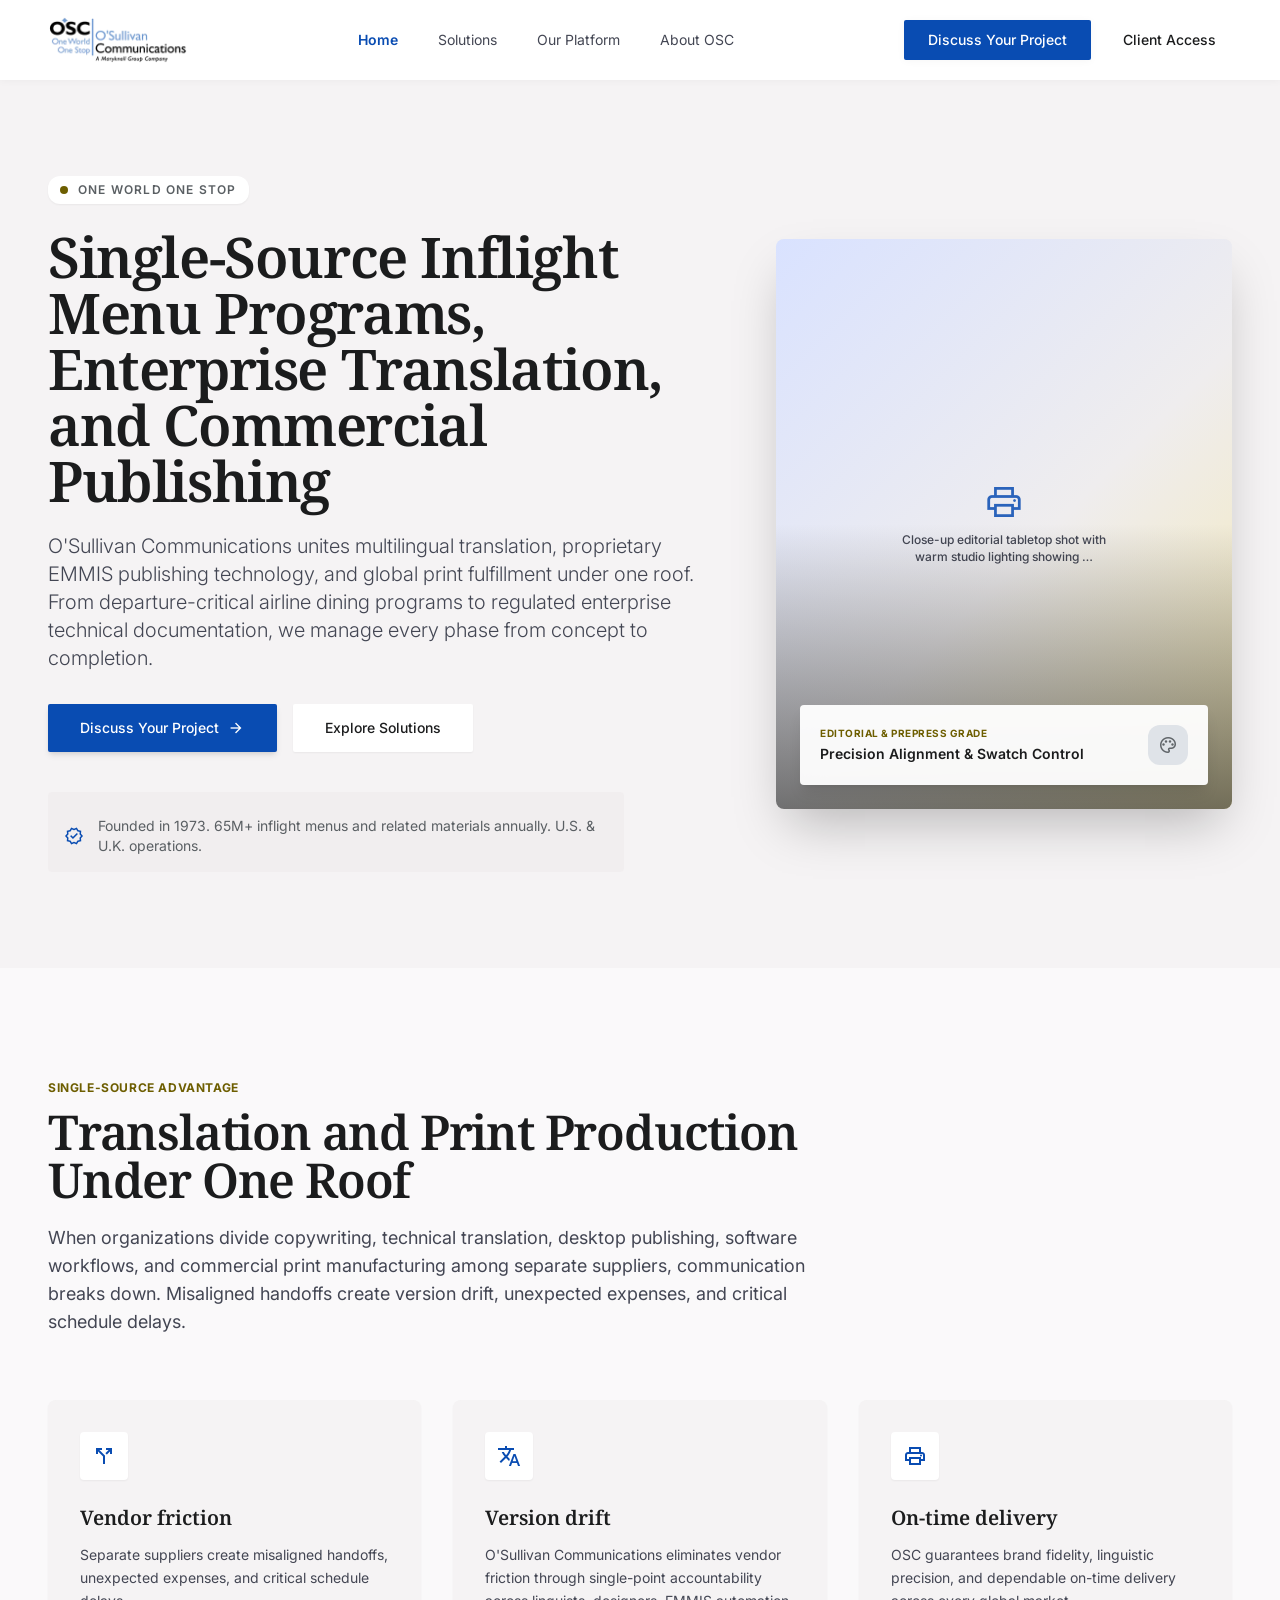
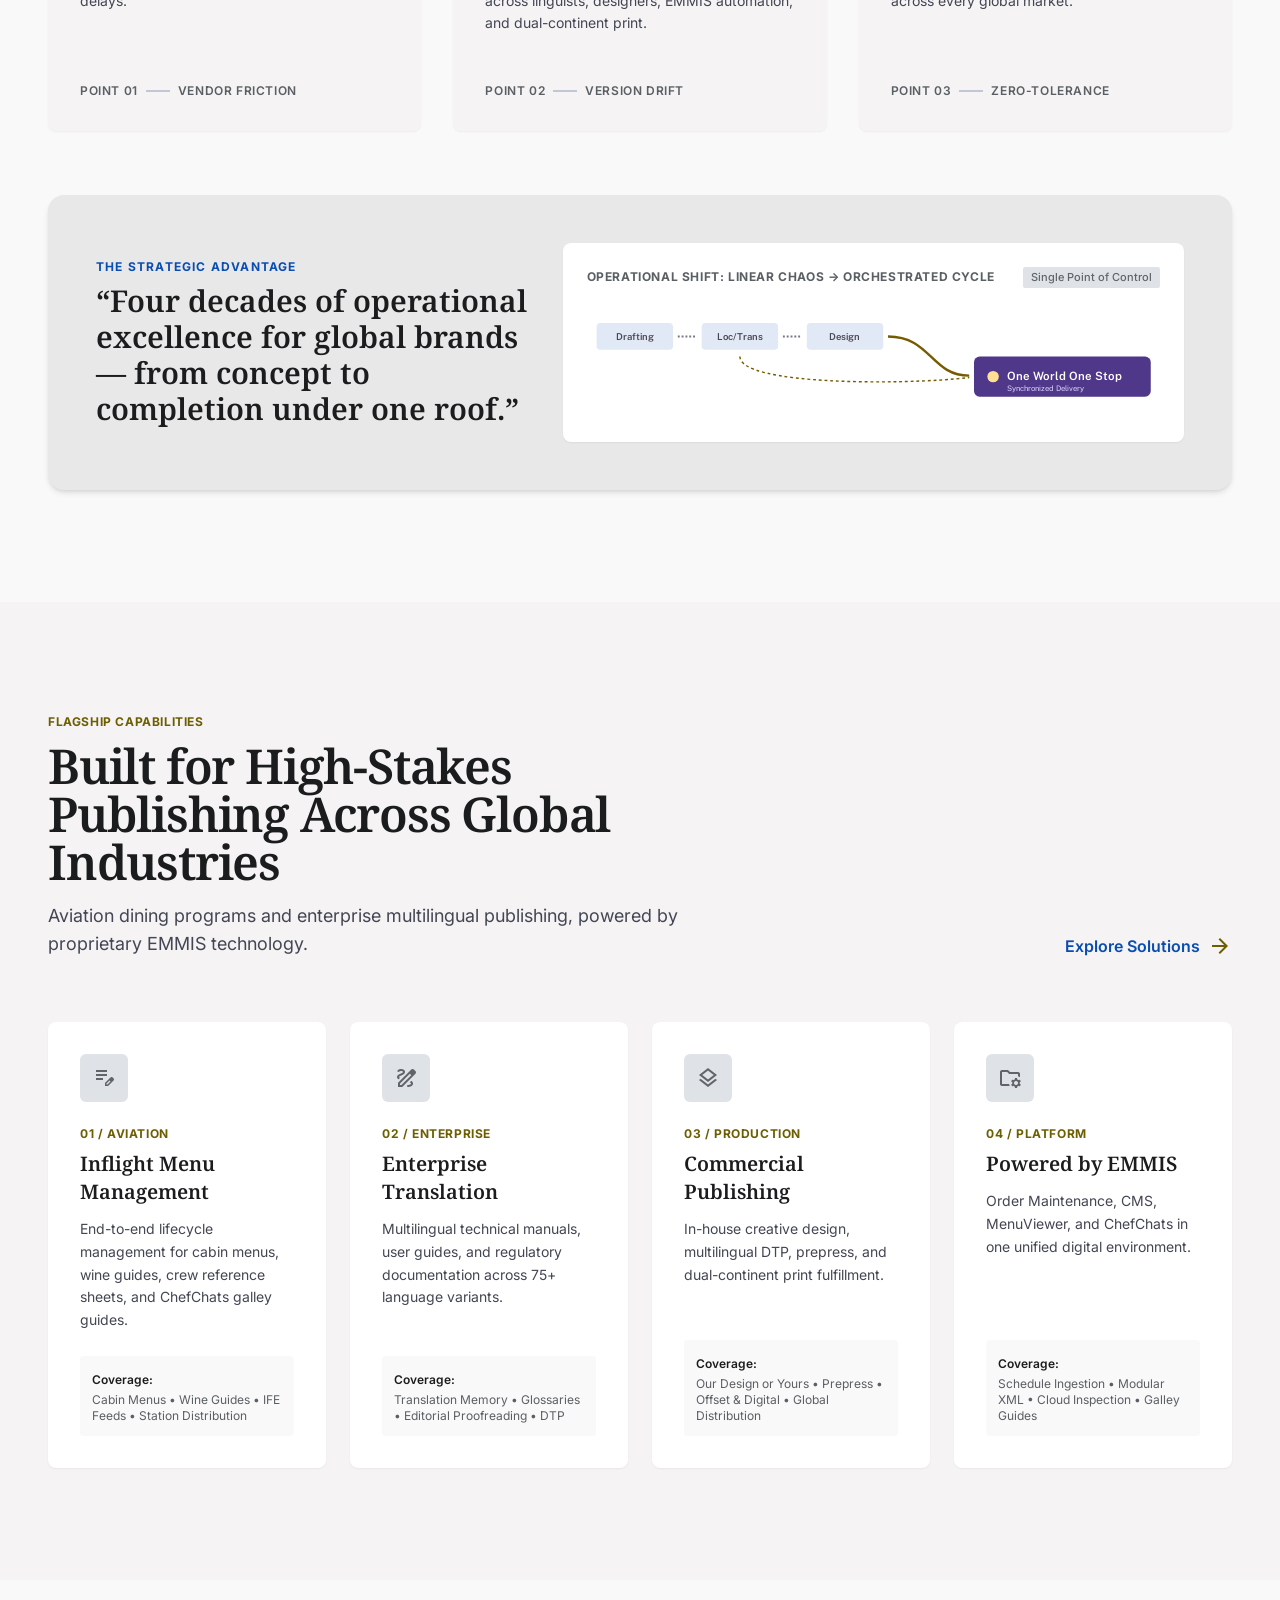
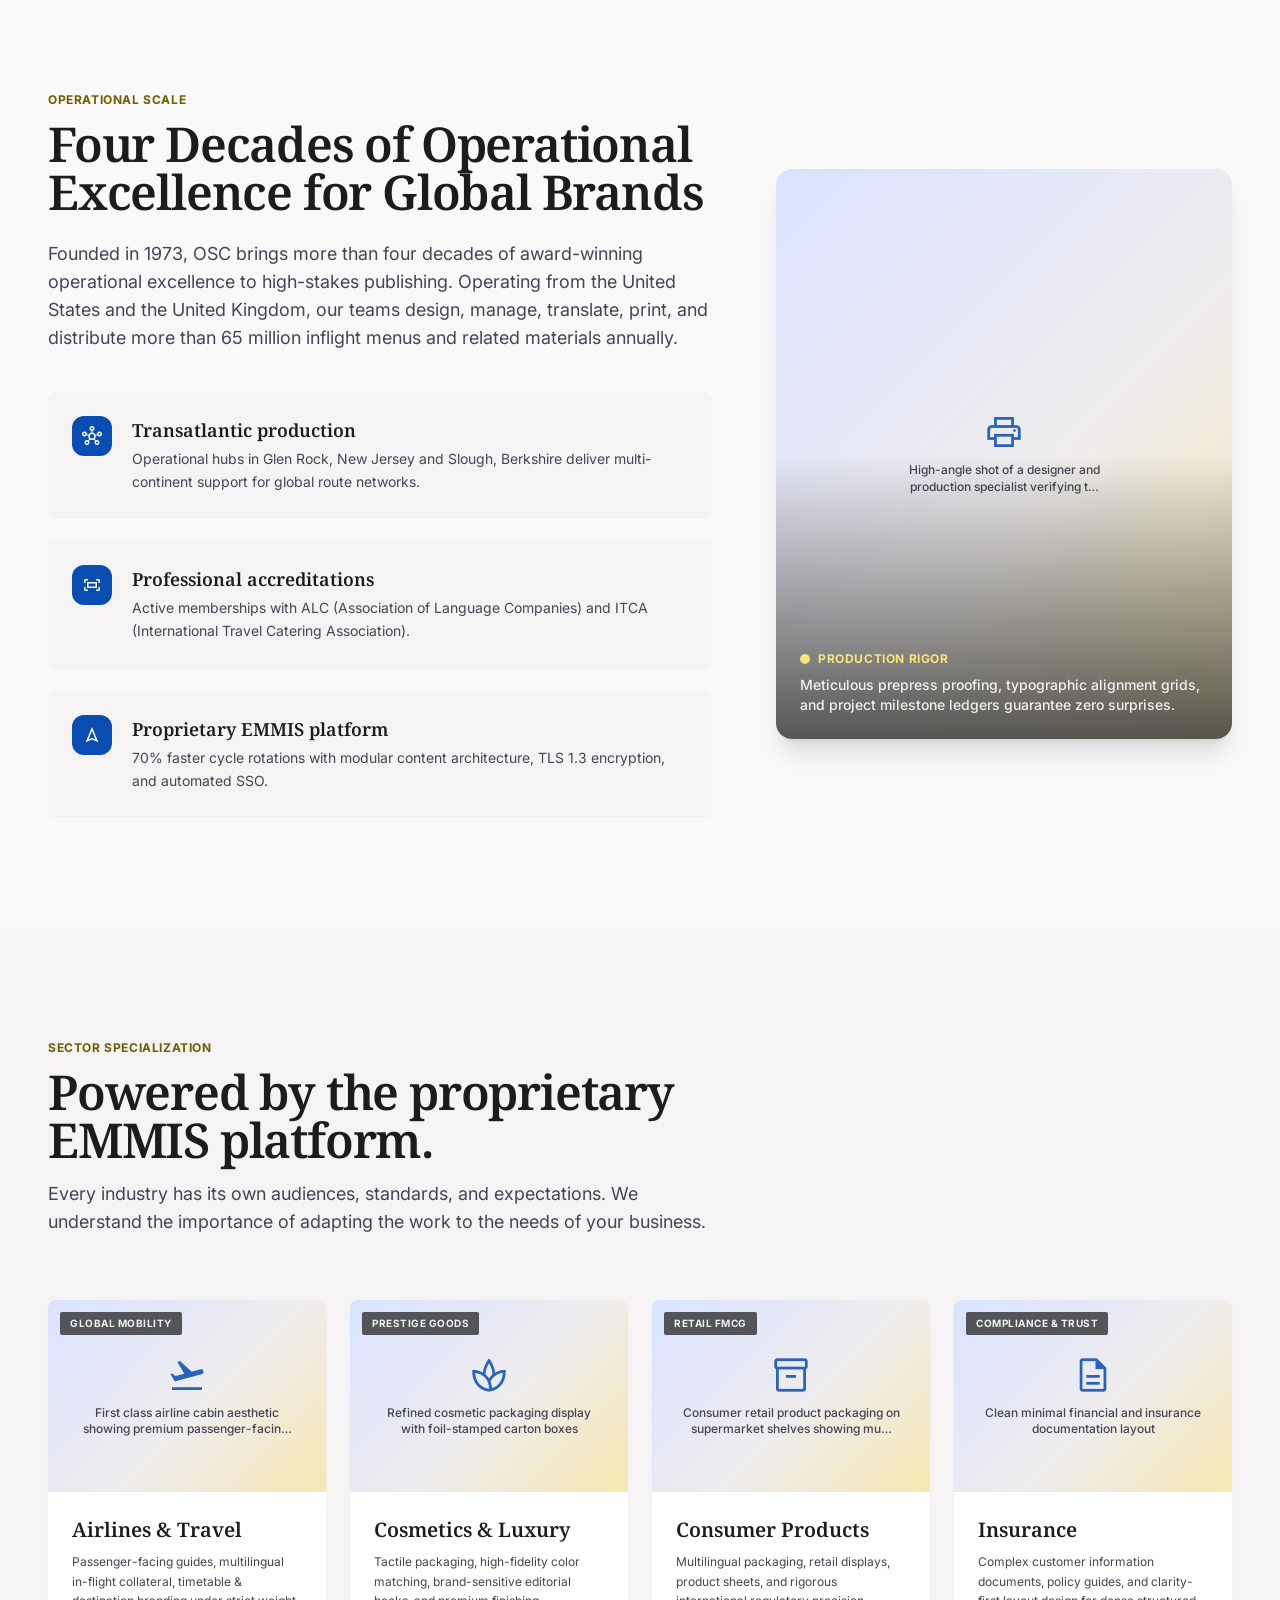
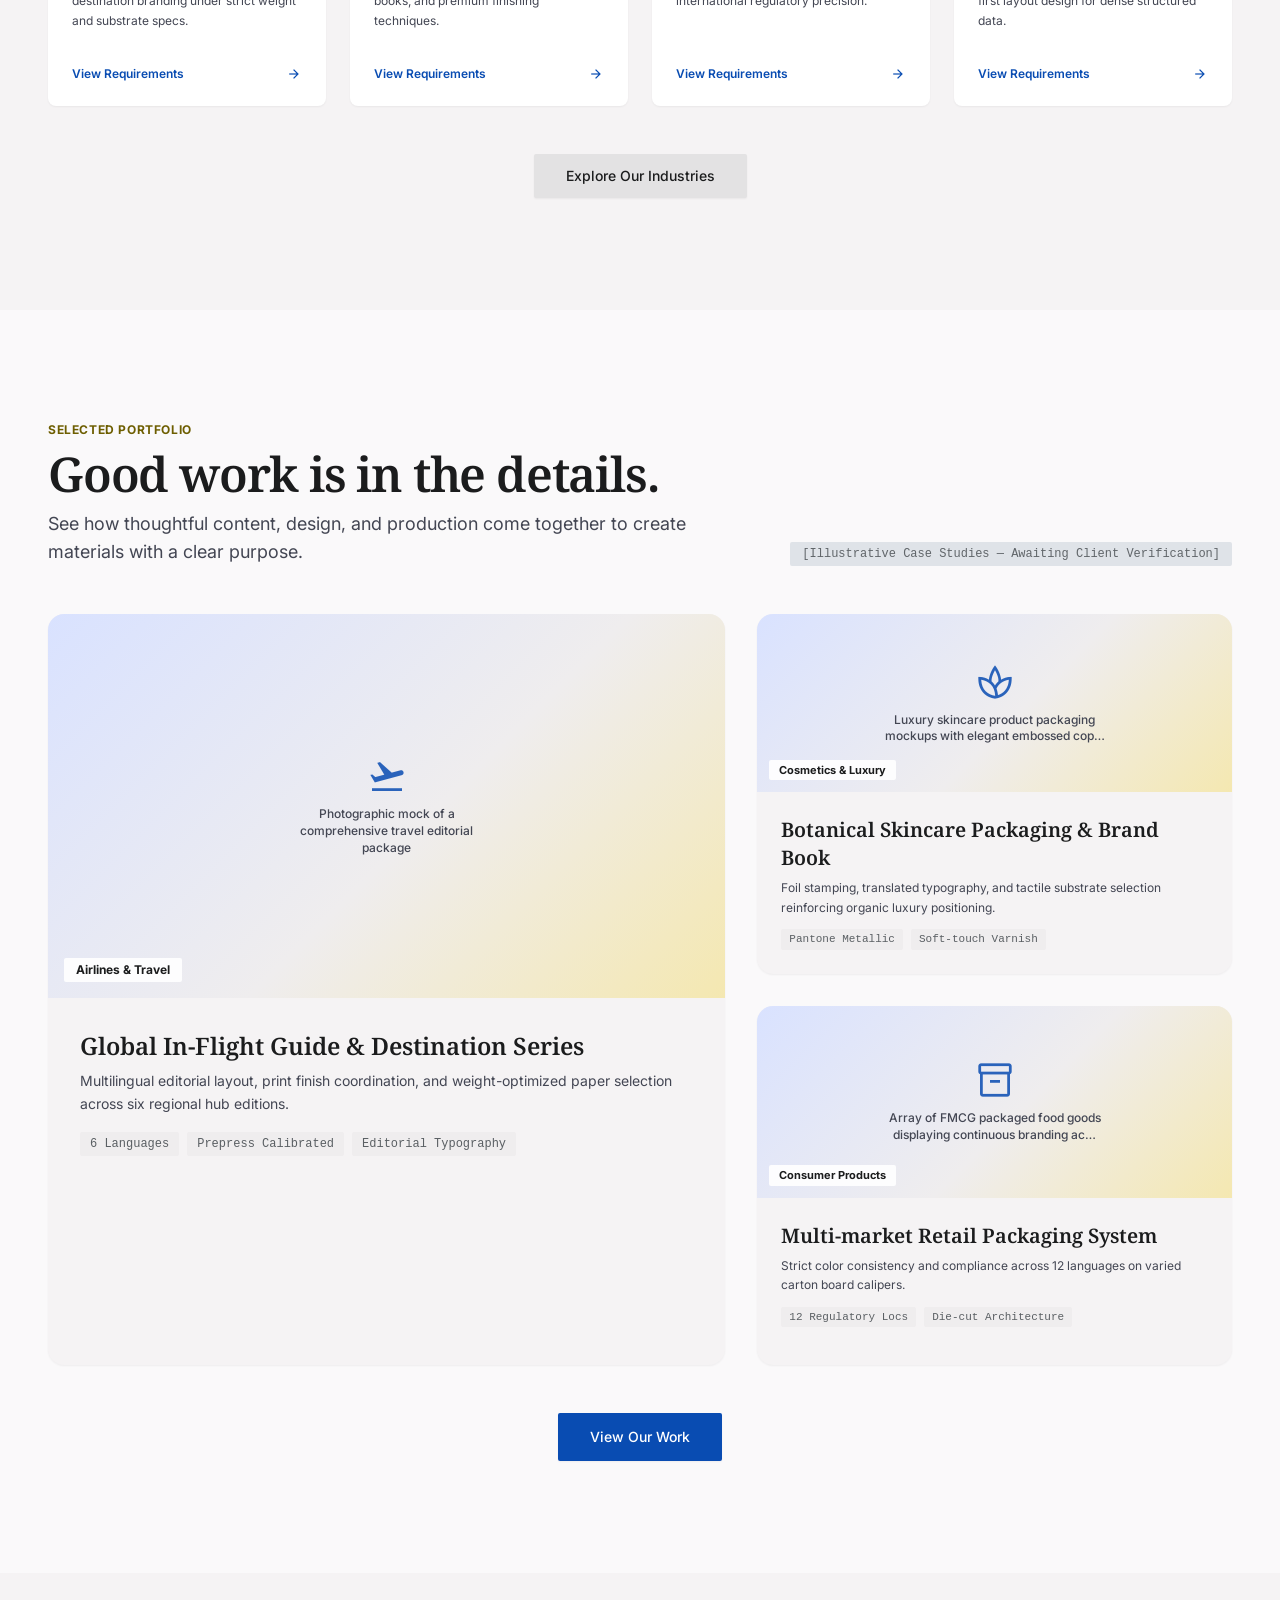
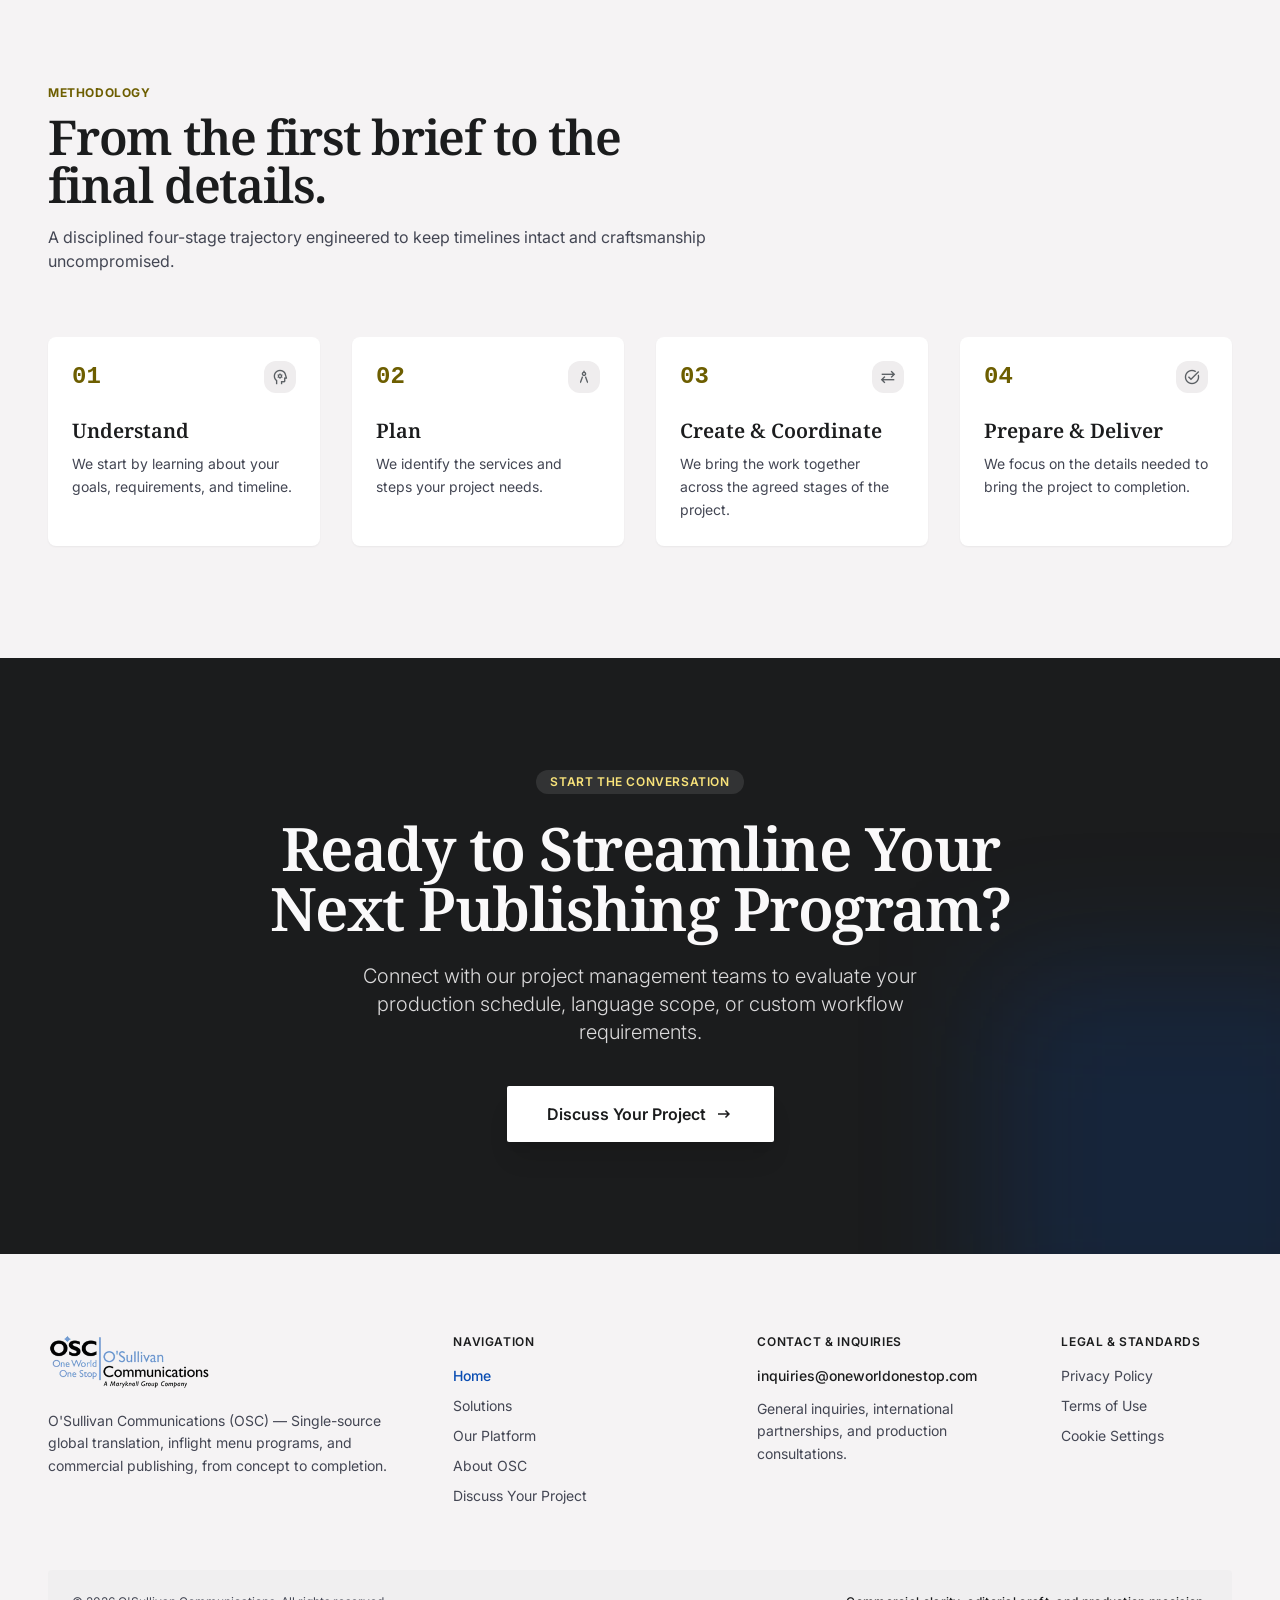
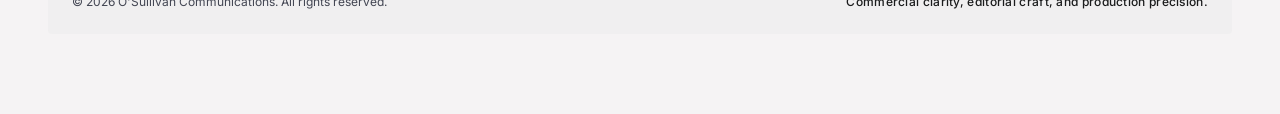
==== commit 2b99ebfc: "The 9 pages with package copy are already updated (Home, Solutions, Platform hub, 4 EMMIS children, " ====
--- a/index.html
+++ b/index.html
@@ -3,8 +3,8 @@
 <head>
 <meta charset="utf-8">
 <meta name="viewport" content="width=device-width, initial-scale=1.0">
-<title>Home | One World One Stop</title>
-<meta name="description" content="One World One Stop brings content, language, creative design and print production together, from the first word to the finished product.">
+<title>Home | O'Sullivan Communications (OSC)</title>
+<meta name="description" content="O'Sullivan Communications unites multilingual translation, proprietary EMMIS publishing technology, and global print fulfillment under one roof.">
 <link rel="preconnect" href="https://fonts.googleapis.com">
 <link rel="preconnect" href="https://fonts.gstatic.com" crossorigin>
 <link rel="stylesheet" href="https://fonts.googleapis.com/css2?family=Noto+Serif:wght@400;500;600;700&family=Inter:wght@300;400;500;600;700&family=Public+Sans:wght@400;500;600;700&display=swap">
@@ -31,19 +31,18 @@
     <a class="flex items-center gap-3 group min-w-0" href="index.html" aria-label="O'Sullivan Communications – home">
       <img src="assets/osc-logo.png" alt="OSC One World One Stop – O'Sullivan Communications" width="286" height="98" class="h-10 sm:h-12 w-auto shrink-0">
     </a>
-    <nav class="hidden lg:flex items-center gap-8 xl:gap-10" aria-label="Main"><a aria-current="page" class="text-sm text-primary font-semibold transition-colors" href="index.html">Home</a><a class="text-sm text-on-surface-variant hover:text-on-surface transition-colors" href="services.html">Services</a><a class="text-sm text-on-surface-variant hover:text-on-surface transition-colors" href="industries.html">Industries</a><a class="text-sm text-on-surface-variant hover:text-on-surface transition-colors" href="our-work.html">Our Work</a><a class="text-sm text-on-surface-variant hover:text-on-surface transition-colors" href="about.html">About Us</a></nav>
+    <nav class="hidden lg:flex items-center gap-8 xl:gap-10" aria-label="Main"><a aria-current="page" class="text-sm text-primary font-semibold transition-colors" href="index.html">Home</a><a class="text-sm text-on-surface-variant hover:text-on-surface transition-colors" href="solutions.html">Solutions</a><a class="text-sm text-on-surface-variant hover:text-on-surface transition-colors" href="platform.html">Our Platform</a><a class="text-sm text-on-surface-variant hover:text-on-surface transition-colors" href="about.html">About OSC</a></nav>
     <div class="flex items-center gap-3 sm:gap-4 shrink-0">
-      <a class="hidden sm:inline-flex items-center justify-center px-5 lg:px-6 py-2.5 rounded bg-primary text-on-primary text-sm font-medium hover:bg-primary-container transition-colors shadow-[0_1px_8px_rgba(0,0,0,0.04)]" href="contact.html">Discuss a Project</a>
-      <div class="hidden sm:flex w-8 h-8 rounded-full bg-primary items-center justify-center" aria-hidden="true"><span class="material-symbols-outlined text-on-primary text-[18px]">person</span></div>
+      <a class="hidden sm:inline-flex items-center justify-center px-5 lg:px-6 py-2.5 rounded bg-primary text-on-primary text-sm font-medium hover:bg-primary-container transition-colors shadow-[0_1px_8px_rgba(0,0,0,0.04)]" href="contact.html">Discuss Your Project</a>
+      <a class="hidden sm:inline-flex items-center justify-center px-4 py-2.5 rounded border border-outline-variant text-on-surface text-sm font-medium hover:bg-surface-container transition-colors" href="#" rel="nofollow">Client Access</a>
       <button id="menu-toggle" type="button" class="lg:hidden inline-flex items-center justify-center w-10 h-10 rounded-lg text-on-surface hover:bg-surface-container transition-colors" aria-controls="mobile-menu" aria-expanded="false" aria-label="Open menu">
         <span class="material-symbols-outlined text-2xl" id="menu-icon">menu</span>
       </button>
     </div>
   </div>
   <div id="mobile-menu" data-open="false" class="lg:hidden absolute left-0 right-0 top-full bg-surface-container-lowest shadow-lg max-h-[calc(100vh-4rem)] overflow-y-auto" aria-hidden="true">
-    <nav class="max-w-7xl mx-auto px-4 sm:px-6 py-4 flex flex-col gap-1" aria-label="Mobile">
-      <a aria-current="page" class="flex items-center justify-between px-4 py-3 rounded-lg text-base bg-surface-container text-primary font-semibold transition-colors" href="index.html">Home</a><a class="flex items-center justify-between px-4 py-3 rounded-lg text-base text-on-surface hover:bg-surface-container-low transition-colors" href="services.html">Services</a><a class="flex items-center justify-between px-4 py-3 rounded-lg text-base text-on-surface hover:bg-surface-container-low transition-colors" href="industries.html">Industries</a><a class="flex items-center justify-between px-4 py-3 rounded-lg text-base text-on-surface hover:bg-surface-container-low transition-colors" href="our-work.html">Our Work</a><a class="flex items-center justify-between px-4 py-3 rounded-lg text-base text-on-surface hover:bg-surface-container-low transition-colors" href="about.html">About Us</a><a class="flex items-center justify-between px-4 py-3 rounded-lg text-base text-on-surface hover:bg-surface-container-low transition-colors" href="contact.html">Contact Us</a>
-      <a class="mt-3 inline-flex items-center justify-center gap-2 px-6 py-3.5 rounded bg-primary text-on-primary text-sm font-semibold hover:bg-primary-container transition-colors" href="contact.html">Discuss a Project<span class="material-symbols-outlined text-lg">arrow_forward</span></a>
+    <nav class="max-w-7xl mx-auto px-4 sm:px-6 py-4 flex flex-col gap-1" aria-label="Mobile"><a aria-current="page" class="flex items-center justify-between px-4 py-3 rounded-lg text-base bg-surface-container text-primary font-semibold transition-colors" href="index.html">Home</a><a class="flex items-center justify-between px-4 py-3 rounded-lg text-base text-on-surface hover:bg-surface-container-low transition-colors" href="solutions.html">Solutions</a><a class="flex items-center justify-between px-4 py-3 rounded-lg text-base text-on-surface hover:bg-surface-container-low transition-colors" href="platform.html">Our Platform</a><a class="flex items-center justify-between px-4 py-3 rounded-lg text-base text-on-surface hover:bg-surface-container-low transition-colors" href="about.html">About OSC</a><a class="flex items-center justify-between px-4 py-3 rounded-lg text-base text-on-surface hover:bg-surface-container-low transition-colors" href="contact.html">Contact</a><a class="flex items-center justify-between px-4 py-3 rounded-lg text-base text-on-surface hover:bg-surface-container-low transition-colors" href="#" rel="nofollow">Client Access</a>
+      <a class="mt-3 inline-flex items-center justify-center gap-2 px-6 py-3.5 rounded bg-primary text-on-primary text-sm font-semibold hover:bg-primary-container transition-colors" href="contact.html">Discuss Your Project<span class="material-symbols-outlined text-lg">arrow_forward</span></a>
     </nav>
   </div>
 </header>
@@ -57,27 +56,27 @@
 <div class="lg:col-span-7 flex flex-col items-start">
 <div class="inline-flex items-center gap-2.5 px-3 py-1.5 rounded-full bg-surface-container-lowest shadow-sm mb-6">
 <span class="w-2 h-2 rounded-full bg-tertiary"></span>
-<span class="text-xs uppercase tracking-widest font-semibold text-secondary">Content. Creativity. Production.</span>
+<span class="text-xs uppercase tracking-widest font-semibold text-secondary">One World One Stop</span>
 </div>
 <h1 class="font-headline text-4xl sm:text-5xl lg:text-[56px] leading-[1.1] font-semibold text-on-surface tracking-tight mb-6">
-            From the first word to the final product. All working together.
+            Single-Source Inflight Menu Programs, Enterprise Translation, and Commercial Publishing
           </h1>
 <p class="text-lg lg:text-xl text-on-surface-variant leading-relaxed max-w-2xl mb-8 font-light">
-            Your content needs to work across languages, stay true to your brand, and make it all the way to the finish line. We bring the moving parts together to help make that happen.
+            O'Sullivan Communications unites multilingual translation, proprietary EMMIS publishing technology, and global print fulfillment under one roof. From departure-critical airline dining programs to regulated enterprise technical documentation, we manage every phase from concept to completion.
           </p>
 <div class="flex flex-wrap items-center gap-4 mb-10 w-full sm:w-auto">
 <a class="inline-flex items-center justify-center px-8 py-3.5 rounded bg-primary text-on-primary font-medium text-sm hover:bg-primary-container transition-all shadow-md group" href="contact.html">
-<span class="">Discuss a Project</span>
+<span class="">Discuss Your Project</span>
 <span class="material-symbols-outlined ml-2 text-lg group-hover:translate-x-0.5 transition-transform">arrow_forward</span>
 </a>
-<a class="inline-flex items-center justify-center px-8 py-3.5 rounded bg-surface-container-lowest text-on-surface font-medium text-sm hover:bg-surface-container-high transition-colors shadow-sm" href="services.html">
-              Explore Our Services
+<a class="inline-flex items-center justify-center px-8 py-3.5 rounded bg-surface-container-lowest text-on-surface font-medium text-sm hover:bg-surface-container-high transition-colors shadow-sm" href="solutions.html">
+              Explore Solutions
             </a>
 </div>
 <div class="pt-6 border-t-0 bg-surface-container/60 rounded-lg p-4 flex items-center gap-3.5 max-w-xl">
 <span class="material-symbols-outlined text-primary text-xl shrink-0">verified</span>
 <p class="text-xs sm:text-sm text-secondary leading-snug">
-              Serving marketing, brand, and production leaders in complex, multilingual environments.
+              Founded in 1973. 65M+ inflight menus and related materials annually. U.S. &amp; U.K. operations.
             </p>
 </div>
 </div>
@@ -106,12 +105,12 @@
 <div class="max-w-7xl mx-auto px-6 lg:px-12">
 <!-- Section Header -->
 <div class="max-w-3xl mb-16">
-<span class="text-xs font-bold uppercase tracking-wider text-tertiary mb-3 block">Orchestrating Friction</span>
+<span class="text-xs font-bold uppercase tracking-wider text-tertiary mb-3 block">Single-Source Advantage</span>
 <h2 class="font-headline text-3xl sm:text-4xl lg:text-5xl font-semibold text-on-surface tracking-tight mb-5">
-          Too many moving parts. One connected approach.
+          Translation and Print Production Under One Roof
         </h2>
 <p class="text-base sm:text-lg text-on-surface-variant leading-relaxed">
-          When content, translation, design, and production are handled separately, the details can get lost between teams. Keeping everything aligned takes time, attention, and constant coordination.
+          When organizations divide copywriting, technical translation, desktop publishing, software workflows, and commercial print manufacturing among separate suppliers, communication breaks down. Misaligned handoffs create version drift, unexpected expenses, and critical schedule delays.
         </p>
 </div>
 <!-- 3 Structured Editorial Cards -->
@@ -122,9 +121,9 @@
 <div class="w-12 h-12 rounded-lg bg-surface-container-lowest text-primary flex items-center justify-center mb-6 shadow-sm">
 <span class="material-symbols-outlined text-2xl">call_split</span>
 </div>
-<h3 class="font-headline text-xl font-semibold text-on-surface mb-3">Too many handoffs to manage</h3>
-<p class="text-sm text-on-surface-variant leading-relaxed">
-              Briefs, assets, and revisions scattered across siloed vendors lead to fragmented communication and compounding delays.
+<h3 class="font-headline text-xl font-semibold text-on-surface mb-3">Vendor friction</h3>
+<p class="text-sm text-on-surface-variant leading-relaxed">
+              Separate suppliers create misaligned handoffs, unexpected expenses, and critical schedule delays.
             </p>
 </div>
 <div class="mt-8 pt-4 flex items-center gap-2 text-xs font-semibold uppercase tracking-wider text-secondary">
@@ -139,9 +138,9 @@
 <div class="w-12 h-12 rounded-lg bg-surface-container-lowest text-primary flex items-center justify-center mb-6 shadow-sm">
 <span class="material-symbols-outlined text-2xl">translate</span>
 </div>
-<h3 class="font-headline text-xl font-semibold text-on-surface mb-3">Too many versions to keep aligned</h3>
-<p class="text-sm text-on-surface-variant leading-relaxed">
-              Language nuances and format changes introducing drift across touchpoints, compromising voice fidelity and legal consistency.
+<h3 class="font-headline text-xl font-semibold text-on-surface mb-3">Version drift</h3>
+<p class="text-sm text-on-surface-variant leading-relaxed">
+              O'Sullivan Communications eliminates vendor friction through single-point accountability across linguists, designers, EMMIS automation, and dual-continent print.
             </p>
 </div>
 <div class="mt-8 pt-4 flex items-center gap-2 text-xs font-semibold uppercase tracking-wider text-secondary">
@@ -156,9 +155,9 @@
 <div class="w-12 h-12 rounded-lg bg-surface-container-lowest text-primary flex items-center justify-center mb-6 shadow-sm">
 <span class="material-symbols-outlined text-2xl">print</span>
 </div>
-<h3 class="font-headline text-xl font-semibold text-on-surface mb-3">Too much pressure to get every detail right</h3>
-<p class="text-sm text-on-surface-variant leading-relaxed">
-              Tight print and launch deadlines with zero tolerance for prepress errors, substrate discrepancies, or incorrect dies.
+<h3 class="font-headline text-xl font-semibold text-on-surface mb-3">On-time delivery</h3>
+<p class="text-sm text-on-surface-variant leading-relaxed">
+              OSC guarantees brand fidelity, linguistic precision, and dependable on-time delivery across every global market.
             </p>
 </div>
 <div class="mt-8 pt-4 flex items-center gap-2 text-xs font-semibold uppercase tracking-wider text-secondary">
@@ -174,7 +173,7 @@
 <div class="lg:col-span-5">
 <span class="text-xs uppercase font-bold tracking-widest text-primary block mb-2">The Strategic Advantage</span>
 <p class="font-headline text-2xl sm:text-3xl text-on-surface font-semibold leading-snug">
-              “We help bring the work together, so you can spend less time coordinating the process and more time focusing on the result.”
+              “Four decades of operational excellence for global brands — from concept to completion under one roof.”
             </p>
 </div>
 <div class="lg:col-span-7 bg-surface-container-lowest p-6 rounded-xl shadow-sm">
@@ -212,16 +211,16 @@
 <div class="max-w-7xl mx-auto px-6 lg:px-12">
 <div class="flex flex-col md:flex-row md:items-end justify-between mb-16 gap-6">
 <div class="max-w-2xl">
-<span class="text-xs font-bold uppercase tracking-wider text-tertiary mb-3 block">Comprehensive Capabilities</span>
+<span class="text-xs font-bold uppercase tracking-wider text-tertiary mb-3 block">Flagship Capabilities</span>
 <h2 class="font-headline text-3xl sm:text-4xl lg:text-5xl font-semibold text-on-surface tracking-tight mb-4">
-            Everything your content needs to get from idea to finished product.
+            Built for High-Stakes Publishing Across Global Industries
           </h2>
 <p class="text-base sm:text-lg text-on-surface-variant">
-            From shaping the message to preparing the final materials, we help connect the services your project needs.
+            Aviation dining programs and enterprise multilingual publishing, powered by proprietary EMMIS technology.
           </p>
 </div>
-<a class="inline-flex items-center gap-2 text-primary font-semibold hover:text-primary-container transition-colors shrink-0" href="services.html">
-<span class="">Explore Our Services</span>
+<a class="inline-flex items-center gap-2 text-primary font-semibold hover:text-primary-container transition-colors shrink-0" href="solutions.html">
+<span class="">Explore Solutions</span>
 <span class="material-symbols-outlined text-tertiary">arrow_forward</span>
 </a>
 </div>
@@ -233,15 +232,15 @@
 <div class="w-12 h-12 rounded-md bg-secondary-container text-on-secondary-container flex items-center justify-center mb-6">
 <span class="material-symbols-outlined text-2xl">edit_note</span>
 </div>
-<span class="text-xs uppercase font-bold text-tertiary tracking-wider block mb-2">01 / Messaging</span>
-<h3 class="font-headline text-xl font-semibold text-on-surface mb-3">Content &amp; Language</h3>
+<span class="text-xs uppercase font-bold text-tertiary tracking-wider block mb-2">01 / Aviation</span>
+<h3 class="font-headline text-xl font-semibold text-on-surface mb-3">Inflight Menu Management</h3>
 <p class="text-sm text-on-surface-variant leading-relaxed mb-6">
-              Words that carry your message clearly across languages and markets.
+              End-to-end lifecycle management for cabin menus, wine guides, crew reference sheets, and ChefChats galley guides.
             </p>
 </div>
 <div class="pt-4 bg-surface-container-low/50 rounded-lg p-3 text-xs text-secondary space-y-1">
 <p class="font-semibold text-on-surface">Coverage:</p>
-<p class="">Copywriting • Translation • Localization • Review &amp; Tone Compliance</p>
+<p class="">Cabin Menus • Wine Guides • IFE Feeds • Station Distribution</p>
 </div>
 </div>
 <!-- Service 2 -->
@@ -250,15 +249,15 @@
 <div class="w-12 h-12 rounded-md bg-secondary-container text-on-secondary-container flex items-center justify-center mb-6">
 <span class="material-symbols-outlined text-2xl">draw</span>
 </div>
-<span class="text-xs uppercase font-bold text-tertiary tracking-wider block mb-2">02 / Expression</span>
-<h3 class="font-headline text-xl font-semibold text-on-surface mb-3">Creative &amp; Design</h3>
+<span class="text-xs uppercase font-bold text-tertiary tracking-wider block mb-2">02 / Enterprise</span>
+<h3 class="font-headline text-xl font-semibold text-on-surface mb-3">Enterprise Translation</h3>
 <p class="text-sm text-on-surface-variant leading-relaxed mb-6">
-              Design that helps your content communicate while staying true to your brand.
+              Multilingual technical manuals, user guides, and regulatory documentation across 75+ language variants.
             </p>
 </div>
 <div class="pt-4 bg-surface-container-low/50 rounded-lg p-3 text-xs text-secondary space-y-1">
 <p class="font-semibold text-on-surface">Coverage:</p>
-<p class="">Layout &amp; Grid • Brand Collateral • Packaging Formats • Cultural Adaptation</p>
+<p class="">Translation Memory • Glossaries • Editorial Proofreading • DTP</p>
 </div>
 </div>
 <!-- Service 3 -->
@@ -267,15 +266,15 @@
 <div class="w-12 h-12 rounded-md bg-secondary-container text-on-secondary-container flex items-center justify-center mb-6">
 <span class="material-symbols-outlined text-2xl">layers</span>
 </div>
-<span class="text-xs uppercase font-bold text-tertiary tracking-wider block mb-2">03 / Realization</span>
-<h3 class="font-headline text-xl font-semibold text-on-surface mb-3">Prepress &amp; Print Production</h3>
+<span class="text-xs uppercase font-bold text-tertiary tracking-wider block mb-2">03 / Production</span>
+<h3 class="font-headline text-xl font-semibold text-on-surface mb-3">Commercial Publishing</h3>
 <p class="text-sm text-on-surface-variant leading-relaxed mb-6">
-              Careful preparation and coordination to help your materials reach the finish line.
+              In-house creative design, multilingual DTP, prepress, and dual-continent print fulfillment.
             </p>
 </div>
 <div class="pt-4 bg-surface-container-low/50 rounded-lg p-3 text-xs text-secondary space-y-1">
 <p class="font-semibold text-on-surface">Coverage:</p>
-<p class="">Artwork Checks • Print Specifications • Press Proofs • Specialty Finishing</p>
+<p class="">Our Design or Yours • Prepress • Offset &amp; Digital • Global Distribution</p>
 </div>
 </div>
 <!-- Service 4 -->
@@ -284,15 +283,15 @@
 <div class="w-12 h-12 rounded-md bg-secondary-container text-on-secondary-container flex items-center justify-center mb-6">
 <span class="material-symbols-outlined text-2xl">folder_managed</span>
 </div>
-<span class="text-xs uppercase font-bold text-tertiary tracking-wider block mb-2">04 / Lifecycle</span>
-<h3 class="font-headline text-xl font-semibold text-on-surface mb-3">Digital &amp; Content Management</h3>
+<span class="text-xs uppercase font-bold text-tertiary tracking-wider block mb-2">04 / Platform</span>
+<h3 class="font-headline text-xl font-semibold text-on-surface mb-3">Powered by EMMIS</h3>
 <p class="text-sm text-on-surface-variant leading-relaxed mb-6">
-              Support for managing content, information, and related workflows.
+              Order Maintenance, CMS, MenuViewer, and ChefChats in one unified digital environment.
             </p>
 </div>
 <div class="pt-4 bg-surface-container-low/50 rounded-lg p-3 text-xs text-secondary space-y-1">
 <p class="font-semibold text-on-surface">Coverage:</p>
-<p class="">Workflow Systems • Digital Asset Hubs • Revision Auditing • Multi-channel Feeds</p>
+<p class="">Schedule Ingestion • Modular XML • Cloud Inspection • Galley Guides</p>
 </div>
 </div>
 </div>
@@ -304,12 +303,12 @@
 <div class="grid grid-cols-1 lg:grid-cols-12 gap-12 lg:gap-16 items-center">
 <!-- Left Column: The 3 Core Pillars -->
 <div class="lg:col-span-7">
-<span class="text-xs font-bold uppercase tracking-wider text-tertiary mb-3 block">Why Choose Us</span>
+<span class="text-xs font-bold uppercase tracking-wider text-tertiary mb-3 block">Operational Scale</span>
 <h2 class="font-headline text-3xl sm:text-4xl lg:text-5xl font-semibold text-on-surface tracking-tight mb-6">
-            Less juggling. More getting things done.
+            Four Decades of Operational Excellence for Global Brands
           </h2>
 <p class="text-base sm:text-lg text-on-surface-variant leading-relaxed mb-10">
-            You shouldn’t have to spend your time chasing every handoff, tracking every version, or coordinating every supplier. Our connected approach helps bring the people, details, and steps of your project into better alignment.
+            Founded in 1973, OSC brings more than four decades of award-winning operational excellence to high-stakes publishing. Operating from the United States and the United Kingdom, our teams design, manage, translate, print, and distribute more than 65 million inflight menus and related materials annually.
           </p>
 <div class="space-y-6">
 <div class="p-5 sm:p-6 rounded-xl bg-surface-container-low shadow-sm flex gap-4 sm:gap-5 items-start">
@@ -317,9 +316,9 @@
 <span class="material-symbols-outlined text-xl">hub</span>
 </div>
 <div>
-<h3 class="font-headline text-lg font-semibold text-on-surface mb-1">A more connected process</h3>
-<p class="text-sm text-on-surface-variant leading-relaxed">
-                  Bring related services together around your project, eliminating dead-time and redundant vendor onboarding.
+<h3 class="font-headline text-lg font-semibold text-on-surface mb-1">Transatlantic production</h3>
+<p class="text-sm text-on-surface-variant leading-relaxed">
+                  Operational hubs in Glen Rock, New Jersey and Slough, Berkshire deliver multi-continent support for global route networks.
                 </p>
 </div>
 </div>
@@ -328,9 +327,9 @@
 <span class="material-symbols-outlined text-xl">fit_screen</span>
 </div>
 <div>
-<h3 class="font-headline text-lg font-semibold text-on-surface mb-1">Greater consistency</h3>
-<p class="text-sm text-on-surface-variant leading-relaxed">
-                  Keep content, design, and brand requirements aligned across materials, regardless of language count or regional regulations.
+<h3 class="font-headline text-lg font-semibold text-on-surface mb-1">Professional accreditations</h3>
+<p class="text-sm text-on-surface-variant leading-relaxed">
+                  Active memberships with ALC (Association of Language Companies) and ITCA (International Travel Catering Association).
                 </p>
 </div>
 </div>
@@ -339,9 +338,9 @@
 <span class="material-symbols-outlined text-xl">navigation</span>
 </div>
 <div>
-<h3 class="font-headline text-lg font-semibold text-on-surface mb-1">Clearer coordination</h3>
-<p class="text-sm text-on-surface-variant leading-relaxed">
-                  Make it easier to understand what needs to happen next and how the work moves forward, with full transparency.
+<h3 class="font-headline text-lg font-semibold text-on-surface mb-1">Proprietary EMMIS platform</h3>
+<p class="text-sm text-on-surface-variant leading-relaxed">
+                  70% faster cycle rotations with modular content architecture, TLS 1.3 encryption, and automated SSO.
                 </p>
 </div>
 </div>
@@ -370,7 +369,7 @@
 <div class="max-w-2xl mb-16">
 <span class="text-xs font-bold uppercase tracking-wider text-tertiary mb-3 block">Sector Specialization</span>
 <h2 class="font-headline text-3xl sm:text-4xl lg:text-5xl font-semibold text-on-surface tracking-tight mb-4">
-          Different industries. Different demands.
+          Powered by the proprietary EMMIS platform.
         </h2>
 <p class="text-base sm:text-lg text-on-surface-variant">
           Every industry has its own audiences, standards, and expectations. We understand the importance of adapting the work to the needs of your business.
@@ -464,7 +463,7 @@
 </div>
 </div>
 <div class="flex justify-center">
-<a class="inline-flex items-center justify-center px-8 py-3 rounded bg-surface-container-highest text-on-surface hover:bg-surface-dim font-medium text-sm transition-colors shadow-sm" href="industries.html">
+<a class="inline-flex items-center justify-center px-8 py-3 rounded bg-surface-container-highest text-on-surface hover:bg-surface-dim font-medium text-sm transition-colors shadow-sm" href="platform.html">
           Explore Our Industries
         </a>
 </div>
@@ -554,7 +553,7 @@
 </div>
 </div>
 <div class="flex justify-center">
-<a class="inline-flex items-center justify-center px-8 py-3.5 rounded bg-primary text-on-primary font-medium text-sm hover:bg-primary-container transition-colors shadow-sm" href="our-work.html">
+<a class="inline-flex items-center justify-center px-8 py-3.5 rounded bg-primary text-on-primary font-medium text-sm hover:bg-primary-container transition-colors shadow-sm" href="platform.html">
           View Our Work
         </a>
 </div>
@@ -638,13 +637,13 @@
 <span class="">Start the Conversation</span>
 </div>
 <h2 class="font-headline text-4xl sm:text-5xl lg:text-6xl font-semibold text-surface tracking-tight mb-6">
-        Have a project in mind?
+        Ready to Streamline Your Next Publishing Program?
       </h2>
 <p class="text-lg sm:text-xl text-surface-dim font-light max-w-xl mb-10 leading-relaxed">
-        Tell us what you’re working on. We'll help you explore the right next steps.
+        Connect with our project management teams to evaluate your production schedule, language scope, or custom workflow requirements.
       </p>
 <a class="inline-flex items-center justify-center px-10 py-4 rounded bg-surface-container-lowest text-on-surface font-semibold text-base hover:bg-surface-dim transition-all shadow-xl group" href="contact.html">
-<span class="">Discuss a Project</span>
+<span class="">Discuss Your Project</span>
 <span class="material-symbols-outlined ml-2 text-xl group-hover:translate-x-1 transition-transform">arrow_right_alt</span>
 </a>
 </div>
@@ -655,11 +654,11 @@
     <div class="grid grid-cols-1 sm:grid-cols-2 lg:grid-cols-12 gap-10 lg:gap-8">
       <div class="sm:col-span-2 lg:col-span-4 flex flex-col gap-5">
         <a class="flex items-center gap-3" href="index.html"><img src="assets/osc-logo.png" alt="OSC One World One Stop – O'Sullivan Communications" width="286" height="98" class="h-14 w-auto"></a>
-        <p class="text-sm leading-relaxed text-on-surface-variant max-w-sm">Bringing content, language, creative design, and production together — from the first word to the finished product.</p>
+        <p class="text-sm leading-relaxed text-on-surface-variant max-w-sm">O'Sullivan Communications (OSC) — Single-source global translation, inflight menu programs, and commercial publishing, from concept to completion.</p>
       </div>
       <div class="lg:col-span-3 flex flex-col gap-4">
         <span class="text-xs font-semibold tracking-wider uppercase text-on-surface">Navigation</span>
-        <nav class="flex flex-col gap-2.5" aria-label="Footer"><a aria-current="page" class="text-sm text-primary font-medium transition-colors" href="index.html">Home</a><a class="text-sm text-on-surface-variant hover:text-on-surface transition-colors" href="services.html">Services</a><a class="text-sm text-on-surface-variant hover:text-on-surface transition-colors" href="industries.html">Industries</a><a class="text-sm text-on-surface-variant hover:text-on-surface transition-colors" href="our-work.html">Our Work</a><a class="text-sm text-on-surface-variant hover:text-on-surface transition-colors" href="about.html">About Us</a><a class="text-sm text-on-surface-variant hover:text-on-surface transition-colors" href="contact.html">Discuss a Project</a></nav>
+        <nav class="flex flex-col gap-2.5" aria-label="Footer"><a aria-current="page" class="text-sm text-primary font-medium transition-colors" href="index.html">Home</a><a class="text-sm text-on-surface-variant hover:text-on-surface transition-colors" href="solutions.html">Solutions</a><a class="text-sm text-on-surface-variant hover:text-on-surface transition-colors" href="platform.html">Our Platform</a><a class="text-sm text-on-surface-variant hover:text-on-surface transition-colors" href="about.html">About OSC</a><a class="text-sm text-on-surface-variant hover:text-on-surface transition-colors" href="contact.html">Discuss Your Project</a></nav>
       </div>
       <div class="lg:col-span-3 flex flex-col gap-4">
         <span class="text-xs font-semibold tracking-wider uppercase text-on-surface">Contact &amp; Inquiries</span>
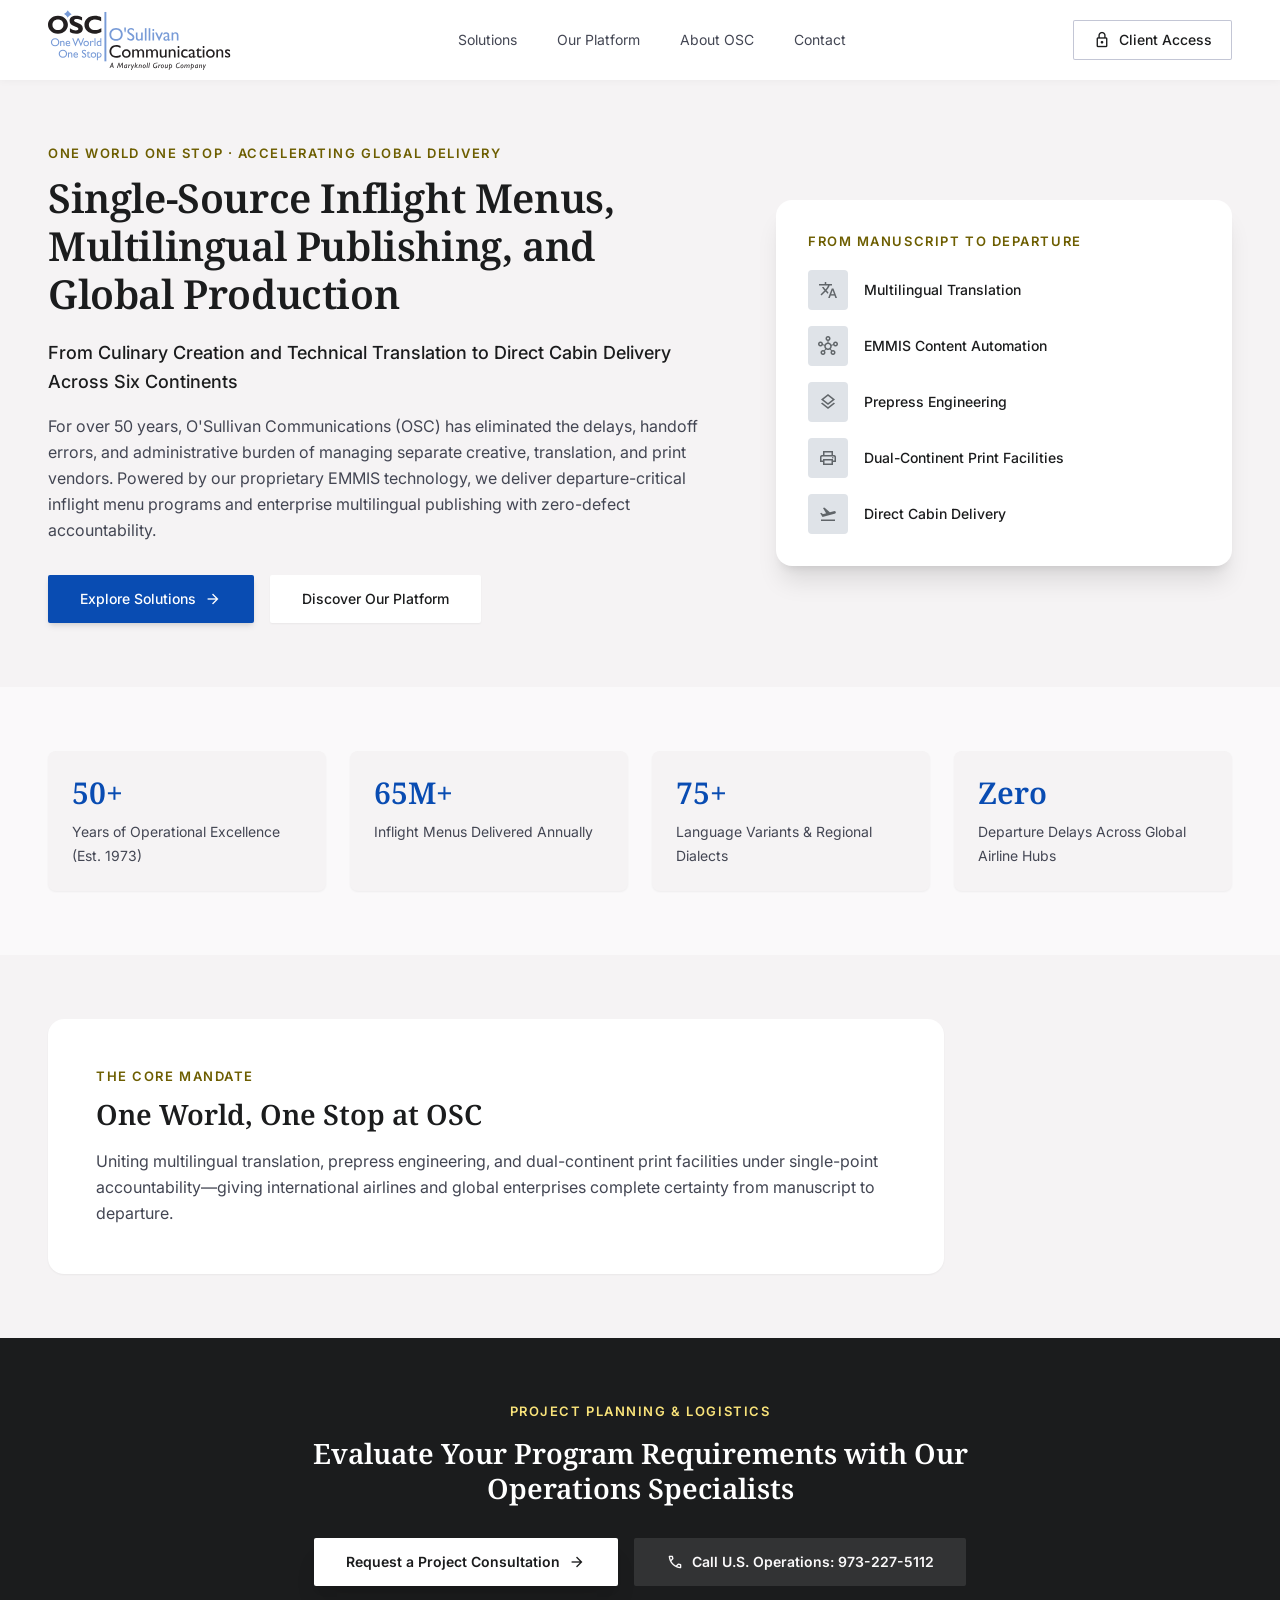
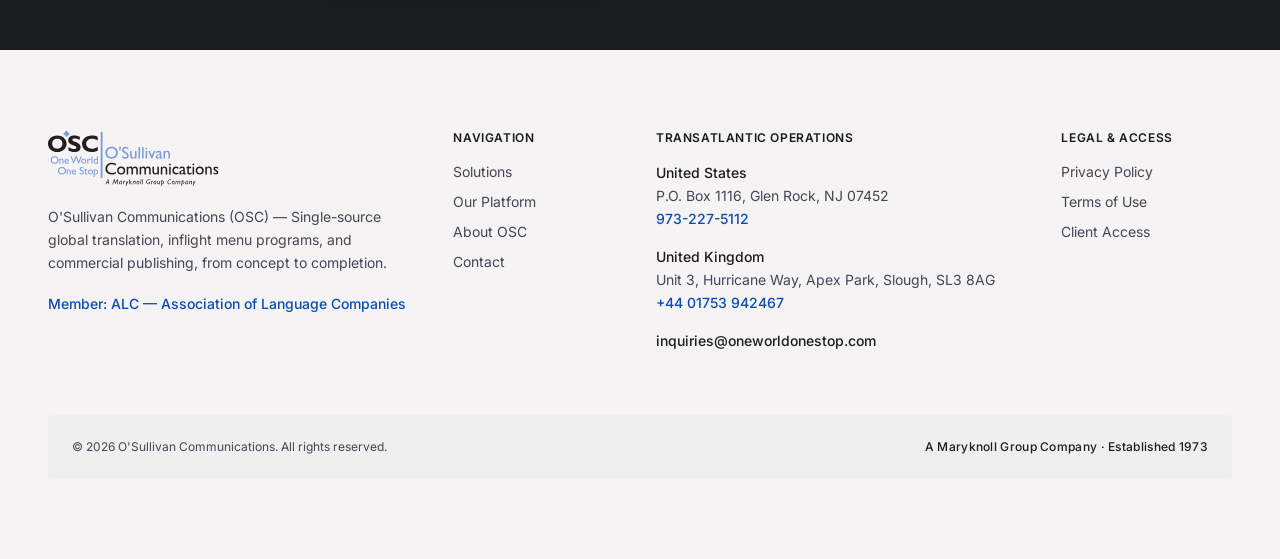
==== commit df4b922b: "Implement 31 punch list changes, add SVG logo, remove Phase 2 child pages" ====
--- a/index.html
+++ b/index.html
@@ -3,8 +3,8 @@
 <head>
 <meta charset="utf-8">
 <meta name="viewport" content="width=device-width, initial-scale=1.0">
-<title>Home | O'Sullivan Communications (OSC)</title>
-<meta name="description" content="O'Sullivan Communications unites multilingual translation, proprietary EMMIS publishing technology, and global print fulfillment under one roof.">
+<title>O'Sullivan Communications (OSC) | Single-Source Inflight Menus &amp; Multilingual Publishing</title>
+<meta name="description" content="For over 50 years, O'Sullivan Communications (OSC) has delivered departure-critical inflight menu programs and enterprise multilingual publishing, powered by proprietary EMMIS technology.">
 <link rel="preconnect" href="https://fonts.googleapis.com">
 <link rel="preconnect" href="https://fonts.gstatic.com" crossorigin>
 <link rel="stylesheet" href="https://fonts.googleapis.com/css2?family=Noto+Serif:wght@400;500;600;700&family=Inter:wght@300;400;500;600;700&family=Public+Sans:wght@400;500;600;700&display=swap">
@@ -29,623 +29,91 @@
 <header id="site-header" class="fixed top-0 left-0 right-0 z-50 bg-surface-container-lowest/95 backdrop-blur-md shadow-[0_1px_8px_rgba(0,0,0,0.04)]">
   <div class="h-16 sm:h-20 max-w-7xl mx-auto px-4 sm:px-6 lg:px-12 flex items-center justify-between gap-4 lg:gap-8">
     <a class="flex items-center gap-3 group min-w-0" href="index.html" aria-label="O'Sullivan Communications – home">
-      <img src="assets/osc-logo.png" alt="OSC One World One Stop – O'Sullivan Communications" width="286" height="98" class="h-10 sm:h-12 w-auto shrink-0">
+      <img src="assets/OSC_4C_Large.svg" alt="OSC One World One Stop – O'Sullivan Communications" width="286" height="98" class="osc-logo w-auto shrink-0">
     </a>
-    <nav class="hidden lg:flex items-center gap-8 xl:gap-10" aria-label="Main"><a aria-current="page" class="text-sm text-primary font-semibold transition-colors" href="index.html">Home</a><a class="text-sm text-on-surface-variant hover:text-on-surface transition-colors" href="solutions.html">Solutions</a><a class="text-sm text-on-surface-variant hover:text-on-surface transition-colors" href="platform.html">Our Platform</a><a class="text-sm text-on-surface-variant hover:text-on-surface transition-colors" href="about.html">About OSC</a></nav>
+    <nav class="hidden lg:flex items-center gap-8 xl:gap-10" aria-label="Main"><a class="text-sm text-on-surface-variant hover:text-on-surface transition-colors" href="solutions.html">Solutions</a><a class="text-sm text-on-surface-variant hover:text-on-surface transition-colors" href="platform.html">Our Platform</a><a class="text-sm text-on-surface-variant hover:text-on-surface transition-colors" href="about.html">About OSC</a><a class="text-sm text-on-surface-variant hover:text-on-surface transition-colors" href="contact.html">Contact</a></nav>
     <div class="flex items-center gap-3 sm:gap-4 shrink-0">
-      <a class="hidden sm:inline-flex items-center justify-center px-5 lg:px-6 py-2.5 rounded bg-primary text-on-primary text-sm font-medium hover:bg-primary-container transition-colors shadow-[0_1px_8px_rgba(0,0,0,0.04)]" href="contact.html">Discuss Your Project</a>
-      <a class="hidden sm:inline-flex items-center justify-center px-4 py-2.5 rounded border border-outline-variant text-on-surface text-sm font-medium hover:bg-surface-container transition-colors" href="#" rel="nofollow">Client Access</a>
+      <a class="osc-utility-btn hidden sm:inline-flex items-center justify-center gap-2 px-5 py-2.5 rounded bg-surface-container-lowest text-on-surface text-sm font-medium hover:bg-surface-container transition-colors" href="#" rel="nofollow"><span class="material-symbols-outlined text-[18px]">lock</span>Client Access</a>
       <button id="menu-toggle" type="button" class="lg:hidden inline-flex items-center justify-center w-10 h-10 rounded-lg text-on-surface hover:bg-surface-container transition-colors" aria-controls="mobile-menu" aria-expanded="false" aria-label="Open menu">
         <span class="material-symbols-outlined text-2xl" id="menu-icon">menu</span>
       </button>
     </div>
   </div>
   <div id="mobile-menu" data-open="false" class="lg:hidden absolute left-0 right-0 top-full bg-surface-container-lowest shadow-lg max-h-[calc(100vh-4rem)] overflow-y-auto" aria-hidden="true">
-    <nav class="max-w-7xl mx-auto px-4 sm:px-6 py-4 flex flex-col gap-1" aria-label="Mobile"><a aria-current="page" class="flex items-center justify-between px-4 py-3 rounded-lg text-base bg-surface-container text-primary font-semibold transition-colors" href="index.html">Home</a><a class="flex items-center justify-between px-4 py-3 rounded-lg text-base text-on-surface hover:bg-surface-container-low transition-colors" href="solutions.html">Solutions</a><a class="flex items-center justify-between px-4 py-3 rounded-lg text-base text-on-surface hover:bg-surface-container-low transition-colors" href="platform.html">Our Platform</a><a class="flex items-center justify-between px-4 py-3 rounded-lg text-base text-on-surface hover:bg-surface-container-low transition-colors" href="about.html">About OSC</a><a class="flex items-center justify-between px-4 py-3 rounded-lg text-base text-on-surface hover:bg-surface-container-low transition-colors" href="contact.html">Contact</a><a class="flex items-center justify-between px-4 py-3 rounded-lg text-base text-on-surface hover:bg-surface-container-low transition-colors" href="#" rel="nofollow">Client Access</a>
-      <a class="mt-3 inline-flex items-center justify-center gap-2 px-6 py-3.5 rounded bg-primary text-on-primary text-sm font-semibold hover:bg-primary-container transition-colors" href="contact.html">Discuss Your Project<span class="material-symbols-outlined text-lg">arrow_forward</span></a>
+    <nav class="max-w-7xl mx-auto px-4 sm:px-6 py-4 flex flex-col gap-1" aria-label="Mobile">
+      <a class="flex items-center justify-between px-4 py-3 rounded-lg text-base text-on-surface hover:bg-surface-container-low transition-colors" href="solutions.html">Solutions</a><a class="flex items-center justify-between px-4 py-3 rounded-lg text-base text-on-surface hover:bg-surface-container-low transition-colors" href="platform.html">Our Platform</a><a class="flex items-center justify-between px-4 py-3 rounded-lg text-base text-on-surface hover:bg-surface-container-low transition-colors" href="about.html">About OSC</a><a class="flex items-center justify-between px-4 py-3 rounded-lg text-base text-on-surface hover:bg-surface-container-low transition-colors" href="contact.html">Contact</a>
+      <a class="osc-utility-btn mt-3 inline-flex items-center justify-center gap-2 px-6 py-3.5 rounded bg-surface-container-lowest text-on-surface text-sm font-semibold hover:bg-surface-container transition-colors" href="#" rel="nofollow"><span class="material-symbols-outlined text-lg">lock</span>Client Access</a>
     </nav>
   </div>
 </header>
 <main class="w-full pt-16 sm:pt-20 bg-surface flex-1"><div class="flex flex-col w-full">
-
-<!-- SECTION 1: HERO -->
-<section class="w-full bg-surface-container-low py-16 lg:py-24 relative overflow-hidden">
+<section class="osc-section w-full bg-surface-container-low">
 <div class="max-w-7xl mx-auto px-6 lg:px-12">
-<div class="grid grid-cols-1 lg:grid-cols-12 gap-12 lg:gap-16 items-center">
-<!-- Left Editorial Column -->
+<div class="grid grid-cols-1 lg:grid-cols-12 gap-10 lg:gap-16 items-center">
 <div class="lg:col-span-7 flex flex-col items-start">
-<div class="inline-flex items-center gap-2.5 px-3 py-1.5 rounded-full bg-surface-container-lowest shadow-sm mb-6">
-<span class="w-2 h-2 rounded-full bg-tertiary"></span>
-<span class="text-xs uppercase tracking-widest font-semibold text-secondary">One World One Stop</span>
-</div>
-<h1 class="font-headline text-4xl sm:text-5xl lg:text-[56px] leading-[1.1] font-semibold text-on-surface tracking-tight mb-6">
-            Single-Source Inflight Menu Programs, Enterprise Translation, and Commercial Publishing
-          </h1>
-<p class="text-lg lg:text-xl text-on-surface-variant leading-relaxed max-w-2xl mb-8 font-light">
-            O'Sullivan Communications unites multilingual translation, proprietary EMMIS publishing technology, and global print fulfillment under one roof. From departure-critical airline dining programs to regulated enterprise technical documentation, we manage every phase from concept to completion.
-          </p>
-<div class="flex flex-wrap items-center gap-4 mb-10 w-full sm:w-auto">
-<a class="inline-flex items-center justify-center px-8 py-3.5 rounded bg-primary text-on-primary font-medium text-sm hover:bg-primary-container transition-all shadow-md group" href="contact.html">
-<span class="">Discuss Your Project</span>
-<span class="material-symbols-outlined ml-2 text-lg group-hover:translate-x-0.5 transition-transform">arrow_forward</span>
-</a>
-<a class="inline-flex items-center justify-center px-8 py-3.5 rounded bg-surface-container-lowest text-on-surface font-medium text-sm hover:bg-surface-container-high transition-colors shadow-sm" href="solutions.html">
-              Explore Solutions
-            </a>
-</div>
-<div class="pt-6 border-t-0 bg-surface-container/60 rounded-lg p-4 flex items-center gap-3.5 max-w-xl">
-<span class="material-symbols-outlined text-primary text-xl shrink-0">verified</span>
-<p class="text-xs sm:text-sm text-secondary leading-snug">
-              Founded in 1973. 65M+ inflight menus and related materials annually. U.S. &amp; U.K. operations.
-            </p>
-</div>
-</div>
-<!-- Right Visual Showcase: Tactile Craft Layering -->
-<div class="lg:col-span-5 relative w-full max-w-md mx-auto lg:max-w-none">
-<div class="relative w-full aspect-[4/5] rounded-xl overflow-hidden shadow-2xl bg-surface-container">
-<img class="w-full h-full object-cover" data-alt="Close-up editorial tabletop shot with warm studio lighting showing pristine foil-stamped corporate brand books, multi-language print proofs with visible crop marks, Pantone swatch book in deep indigo and muted copper, textured heavy paper stocks in warm ivory tones, highly tactile editorial craft." src="https://lh3.googleusercontent.com/aida-public/[base64]">
-<div class="absolute inset-0 bg-gradient-to-t from-on-surface/60 via-transparent to-transparent pointer-events-none"></div>
-<!-- Float-in Accent Tag -->
-<div class="absolute bottom-6 left-6 right-6 p-5 rounded-lg bg-surface-container-lowest/95 backdrop-blur-md shadow-lg flex items-center justify-between">
-<div>
-<span class="text-[10px] uppercase font-bold tracking-wider text-tertiary block">Editorial &amp; Prepress Grade</span>
-<span class="text-sm font-semibold text-on-surface">Precision Alignment &amp; Swatch Control</span>
-</div>
-<div class="w-10 h-10 rounded-full bg-secondary-container flex items-center justify-center text-on-secondary-container">
-<span class="material-symbols-outlined text-xl">palette</span>
-</div>
-</div>
-</div>
-</div>
-</div>
-</div>
-</section>
-<!-- SECTION 2: THE CHALLENGE & CONVERGENCE -->
-<section class="w-full bg-surface py-20 lg:py-28">
+<span class="osc-kicker mb-3">ONE WORLD ONE STOP · ACCELERATING GLOBAL DELIVERY</span>
+<h1 class="osc-h1 mb-5">Single-Source Inflight Menus, Multilingual Publishing, and Global Production</h1>
+<p class="text-lg font-medium text-on-surface leading-relaxed mb-4">From Culinary Creation and Technical Translation to Direct Cabin Delivery Across Six Continents</p>
+<p class="text-base text-on-surface-variant leading-relaxed mb-8">For over 50 years, O'Sullivan Communications (OSC) has eliminated the delays, handoff errors, and administrative burden of managing separate creative, translation, and print vendors. Powered by our proprietary EMMIS technology, we deliver departure-critical inflight menu programs and enterprise multilingual publishing with zero-defect accountability.</p>
+<div class="flex flex-wrap items-center gap-4">
+<a class="inline-flex items-center justify-center px-8 py-3.5 rounded bg-primary text-on-primary font-medium text-sm hover:bg-primary-container transition-all shadow-md group" href="solutions.html">Explore Solutions<span class="material-symbols-outlined ml-2 text-lg group-hover:translate-x-0.5 transition-transform">arrow_forward</span></a>
+<a class="inline-flex items-center justify-center px-8 py-3.5 rounded bg-surface-container-lowest text-on-surface font-medium text-sm hover:bg-surface-container-high transition-colors shadow-sm" href="platform.html">Discover Our Platform</a>
+</div>
+</div>
+<div class="lg:col-span-5">
+<div class="p-8 rounded-2xl bg-surface-container-lowest shadow-xl">
+<span class="osc-kicker mb-5">From Manuscript to Departure</span>
+<ul class="space-y-4">
+<li class="flex items-center gap-4"><span class="w-10 h-10 rounded-lg bg-secondary-container text-on-secondary-container flex items-center justify-center shrink-0"><span class="material-symbols-outlined text-xl">translate</span></span><span class="text-sm font-medium text-on-surface">Multilingual Translation</span></li>
+<li class="flex items-center gap-4"><span class="w-10 h-10 rounded-lg bg-secondary-container text-on-secondary-container flex items-center justify-center shrink-0"><span class="material-symbols-outlined text-xl">hub</span></span><span class="text-sm font-medium text-on-surface">EMMIS Content Automation</span></li>
+<li class="flex items-center gap-4"><span class="w-10 h-10 rounded-lg bg-secondary-container text-on-secondary-container flex items-center justify-center shrink-0"><span class="material-symbols-outlined text-xl">layers</span></span><span class="text-sm font-medium text-on-surface">Prepress Engineering</span></li>
+<li class="flex items-center gap-4"><span class="w-10 h-10 rounded-lg bg-secondary-container text-on-secondary-container flex items-center justify-center shrink-0"><span class="material-symbols-outlined text-xl">print</span></span><span class="text-sm font-medium text-on-surface">Dual-Continent Print Facilities</span></li>
+<li class="flex items-center gap-4"><span class="w-10 h-10 rounded-lg bg-secondary-container text-on-secondary-container flex items-center justify-center shrink-0"><span class="material-symbols-outlined text-xl">flight_takeoff</span></span><span class="text-sm font-medium text-on-surface">Direct Cabin Delivery</span></li>
+</ul>
+</div>
+</div>
+</div>
+</div>
+</section>
+<section class="osc-section w-full bg-surface">
 <div class="max-w-7xl mx-auto px-6 lg:px-12">
-<!-- Section Header -->
-<div class="max-w-3xl mb-16">
-<span class="text-xs font-bold uppercase tracking-wider text-tertiary mb-3 block">Single-Source Advantage</span>
-<h2 class="font-headline text-3xl sm:text-4xl lg:text-5xl font-semibold text-on-surface tracking-tight mb-5">
-          Translation and Print Production Under One Roof
-        </h2>
-<p class="text-base sm:text-lg text-on-surface-variant leading-relaxed">
-          When organizations divide copywriting, technical translation, desktop publishing, software workflows, and commercial print manufacturing among separate suppliers, communication breaks down. Misaligned handoffs create version drift, unexpected expenses, and critical schedule delays.
-        </p>
-</div>
-<!-- 3 Structured Editorial Cards -->
-<div class="grid grid-cols-1 md:grid-cols-3 gap-8 mb-16">
-<!-- Card 1 -->
-<div class="p-8 rounded-xl bg-surface-container-low shadow-sm flex flex-col justify-between group hover:bg-surface-container transition-all">
-<div>
-<div class="w-12 h-12 rounded-lg bg-surface-container-lowest text-primary flex items-center justify-center mb-6 shadow-sm">
-<span class="material-symbols-outlined text-2xl">call_split</span>
-</div>
-<h3 class="font-headline text-xl font-semibold text-on-surface mb-3">Vendor friction</h3>
-<p class="text-sm text-on-surface-variant leading-relaxed">
-              Separate suppliers create misaligned handoffs, unexpected expenses, and critical schedule delays.
-            </p>
-</div>
-<div class="mt-8 pt-4 flex items-center gap-2 text-xs font-semibold uppercase tracking-wider text-secondary">
-<span class="">Point 01</span>
-<span class="h-0.5 w-6 bg-outline-variant"></span>
-<span class="">Vendor Friction</span>
-</div>
-</div>
-<!-- Card 2 -->
-<div class="p-8 rounded-xl bg-surface-container-low shadow-sm flex flex-col justify-between group hover:bg-surface-container transition-all">
-<div>
-<div class="w-12 h-12 rounded-lg bg-surface-container-lowest text-primary flex items-center justify-center mb-6 shadow-sm">
-<span class="material-symbols-outlined text-2xl">translate</span>
-</div>
-<h3 class="font-headline text-xl font-semibold text-on-surface mb-3">Version drift</h3>
-<p class="text-sm text-on-surface-variant leading-relaxed">
-              O'Sullivan Communications eliminates vendor friction through single-point accountability across linguists, designers, EMMIS automation, and dual-continent print.
-            </p>
-</div>
-<div class="mt-8 pt-4 flex items-center gap-2 text-xs font-semibold uppercase tracking-wider text-secondary">
-<span class="">Point 02</span>
-<span class="h-0.5 w-6 bg-outline-variant"></span>
-<span class="">Version Drift</span>
-</div>
-</div>
-<!-- Card 3 -->
-<div class="p-8 rounded-xl bg-surface-container-low shadow-sm flex flex-col justify-between group hover:bg-surface-container transition-all">
-<div>
-<div class="w-12 h-12 rounded-lg bg-surface-container-lowest text-primary flex items-center justify-center mb-6 shadow-sm">
-<span class="material-symbols-outlined text-2xl">print</span>
-</div>
-<h3 class="font-headline text-xl font-semibold text-on-surface mb-3">On-time delivery</h3>
-<p class="text-sm text-on-surface-variant leading-relaxed">
-              OSC guarantees brand fidelity, linguistic precision, and dependable on-time delivery across every global market.
-            </p>
-</div>
-<div class="mt-8 pt-4 flex items-center gap-2 text-xs font-semibold uppercase tracking-wider text-secondary">
-<span class="">Point 03</span>
-<span class="h-0.5 w-6 bg-outline-variant"></span>
-<span class="">Zero-Tolerance</span>
-</div>
-</div>
-</div>
-<!-- Process Convergence Diagram & Editorial Statement -->
-<div class="p-5 sm:p-8 lg:p-12 rounded-2xl bg-surface-container-high shadow-md">
-<div class="grid grid-cols-1 lg:grid-cols-12 gap-8 items-center">
-<div class="lg:col-span-5">
-<span class="text-xs uppercase font-bold tracking-widest text-primary block mb-2">The Strategic Advantage</span>
-<p class="font-headline text-2xl sm:text-3xl text-on-surface font-semibold leading-snug">
-              “Four decades of operational excellence for global brands — from concept to completion under one roof.”
-            </p>
-</div>
-<div class="lg:col-span-7 bg-surface-container-lowest p-6 rounded-xl shadow-sm">
-<div class="flex flex-wrap items-center justify-between gap-2 mb-4">
-<span class="text-xs font-bold uppercase tracking-wider text-secondary">Operational Shift: Linear Chaos → Orchestrated Cycle</span>
-<span class="inline-flex items-center px-2 py-0.5 rounded text-[11px] font-medium bg-secondary-container text-on-secondary-container">Single Point of Control</span>
-</div>
-<!-- Inline SVG Infographic Flow -->
-<div class="overflow-x-auto -mx-1 px-1"><svg class="w-full min-w-[520px] h-auto text-primary" fill="none" viewBox="0 0 600 120" xmlns="http://www.w3.org/2000/svg">
-<!-- Linear fragmented blocks -->
-<rect fill="currentColor" fill-opacity="0.12" height="28" rx="4" width="80" x="10" y="20"></rect>
-<text fill="#494551" font-family="Public Sans" font-size="10" font-weight="600" text-anchor="middle" x="50" y="38">Drafting</text>
-<line stroke="#7a7582" stroke-dasharray="2 2" stroke-width="2" x1="95" x2="115" y1="34" y2="34"></line>
-<rect fill="currentColor" fill-opacity="0.12" height="28" rx="4" width="80" x="120" y="20"></rect>
-<text fill="#494551" font-family="Public Sans" font-size="10" font-weight="600" text-anchor="middle" x="160" y="38">Loc/Trans</text>
-<line stroke="#7a7582" stroke-dasharray="2 2" stroke-width="2" x1="205" x2="225" y1="34" y2="34"></line>
-<rect fill="currentColor" fill-opacity="0.12" height="28" rx="4" width="80" x="230" y="20"></rect>
-<text fill="#494551" font-family="Public Sans" font-size="10" font-weight="600" text-anchor="middle" x="270" y="38">Design</text>
-<!-- Convergence Arrow Downward -->
-<path d="M 315 34 C 360 34, 360 75, 400 75" fill="none" stroke="#765b00" stroke-width="2.5"></path>
-<!-- Integrated Central Orb -->
-<rect fill="#4f378a" height="42" rx="6" width="185" x="405" y="55"></rect>
-<circle cx="425" cy="76" fill="#ffdf93" r="6"></circle>
-<text fill="#ffffff" font-family="Public Sans" font-size="12" font-weight="600" x="440" y="80">One World One Stop</text>
-<text fill="#e0d2ff" font-family="Public Sans" font-size="8" x="440" y="91">Synchronized Delivery</text>
-<path d="M 160 55 C 160 85, 330 85, 400 77" fill="none" stroke="#765b00" stroke-dasharray="3 3" stroke-width="1.5"></path>
-</svg></div>
-</div>
-</div>
-</div>
-</div>
-</section>
-<!-- SECTION 3: SERVICES OVERVIEW -->
-<section class="w-full bg-surface-container-low py-20 lg:py-28">
+<div class="grid grid-cols-1 md:grid-cols-2 lg:grid-cols-4 gap-6">
+<div class="p-6 rounded-xl bg-surface-container-low shadow-sm">
+<span class="block font-headline text-3xl font-semibold text-primary mb-2">50+</span>
+<span class="text-sm text-on-surface-variant leading-snug">Years of Operational Excellence (Est. 1973)</span>
+</div>
+<div class="p-6 rounded-xl bg-surface-container-low shadow-sm">
+<span class="block font-headline text-3xl font-semibold text-primary mb-2">65M+</span>
+<span class="text-sm text-on-surface-variant leading-snug">Inflight Menus Delivered Annually</span>
+</div>
+<div class="p-6 rounded-xl bg-surface-container-low shadow-sm">
+<span class="block font-headline text-3xl font-semibold text-primary mb-2">75+</span>
+<span class="text-sm text-on-surface-variant leading-snug">Language Variants &amp; Regional Dialects</span>
+</div>
+<div class="p-6 rounded-xl bg-surface-container-low shadow-sm">
+<span class="block font-headline text-3xl font-semibold text-primary mb-2">Zero</span>
+<span class="text-sm text-on-surface-variant leading-snug">Departure Delays Across Global Airline Hubs</span>
+</div>
+</div>
+</div>
+</section>
+<section class="osc-section w-full bg-surface-container-low">
 <div class="max-w-7xl mx-auto px-6 lg:px-12">
-<div class="flex flex-col md:flex-row md:items-end justify-between mb-16 gap-6">
-<div class="max-w-2xl">
-<span class="text-xs font-bold uppercase tracking-wider text-tertiary mb-3 block">Flagship Capabilities</span>
-<h2 class="font-headline text-3xl sm:text-4xl lg:text-5xl font-semibold text-on-surface tracking-tight mb-4">
-            Built for High-Stakes Publishing Across Global Industries
-          </h2>
-<p class="text-base sm:text-lg text-on-surface-variant">
-            Aviation dining programs and enterprise multilingual publishing, powered by proprietary EMMIS technology.
-          </p>
-</div>
-<a class="inline-flex items-center gap-2 text-primary font-semibold hover:text-primary-container transition-colors shrink-0" href="solutions.html">
-<span class="">Explore Solutions</span>
-<span class="material-symbols-outlined text-tertiary">arrow_forward</span>
-</a>
-</div>
-<!-- 4 Structured Service Cards -->
-<div class="grid grid-cols-1 md:grid-cols-2 lg:grid-cols-4 gap-6">
-<!-- Service 1 -->
-<div class="p-8 rounded-xl bg-surface-container-lowest shadow-sm flex flex-col justify-between hover:shadow-md transition-shadow">
-<div>
-<div class="w-12 h-12 rounded-md bg-secondary-container text-on-secondary-container flex items-center justify-center mb-6">
-<span class="material-symbols-outlined text-2xl">edit_note</span>
-</div>
-<span class="text-xs uppercase font-bold text-tertiary tracking-wider block mb-2">01 / Aviation</span>
-<h3 class="font-headline text-xl font-semibold text-on-surface mb-3">Inflight Menu Management</h3>
-<p class="text-sm text-on-surface-variant leading-relaxed mb-6">
-              End-to-end lifecycle management for cabin menus, wine guides, crew reference sheets, and ChefChats galley guides.
-            </p>
-</div>
-<div class="pt-4 bg-surface-container-low/50 rounded-lg p-3 text-xs text-secondary space-y-1">
-<p class="font-semibold text-on-surface">Coverage:</p>
-<p class="">Cabin Menus • Wine Guides • IFE Feeds • Station Distribution</p>
-</div>
-</div>
-<!-- Service 2 -->
-<div class="p-8 rounded-xl bg-surface-container-lowest shadow-sm flex flex-col justify-between hover:shadow-md transition-shadow">
-<div>
-<div class="w-12 h-12 rounded-md bg-secondary-container text-on-secondary-container flex items-center justify-center mb-6">
-<span class="material-symbols-outlined text-2xl">draw</span>
-</div>
-<span class="text-xs uppercase font-bold text-tertiary tracking-wider block mb-2">02 / Enterprise</span>
-<h3 class="font-headline text-xl font-semibold text-on-surface mb-3">Enterprise Translation</h3>
-<p class="text-sm text-on-surface-variant leading-relaxed mb-6">
-              Multilingual technical manuals, user guides, and regulatory documentation across 75+ language variants.
-            </p>
-</div>
-<div class="pt-4 bg-surface-container-low/50 rounded-lg p-3 text-xs text-secondary space-y-1">
-<p class="font-semibold text-on-surface">Coverage:</p>
-<p class="">Translation Memory • Glossaries • Editorial Proofreading • DTP</p>
-</div>
-</div>
-<!-- Service 3 -->
-<div class="p-8 rounded-xl bg-surface-container-lowest shadow-sm flex flex-col justify-between hover:shadow-md transition-shadow">
-<div>
-<div class="w-12 h-12 rounded-md bg-secondary-container text-on-secondary-container flex items-center justify-center mb-6">
-<span class="material-symbols-outlined text-2xl">layers</span>
-</div>
-<span class="text-xs uppercase font-bold text-tertiary tracking-wider block mb-2">03 / Production</span>
-<h3 class="font-headline text-xl font-semibold text-on-surface mb-3">Commercial Publishing</h3>
-<p class="text-sm text-on-surface-variant leading-relaxed mb-6">
-              In-house creative design, multilingual DTP, prepress, and dual-continent print fulfillment.
-            </p>
-</div>
-<div class="pt-4 bg-surface-container-low/50 rounded-lg p-3 text-xs text-secondary space-y-1">
-<p class="font-semibold text-on-surface">Coverage:</p>
-<p class="">Our Design or Yours • Prepress • Offset &amp; Digital • Global Distribution</p>
-</div>
-</div>
-<!-- Service 4 -->
-<div class="p-8 rounded-xl bg-surface-container-lowest shadow-sm flex flex-col justify-between hover:shadow-md transition-shadow">
-<div>
-<div class="w-12 h-12 rounded-md bg-secondary-container text-on-secondary-container flex items-center justify-center mb-6">
-<span class="material-symbols-outlined text-2xl">folder_managed</span>
-</div>
-<span class="text-xs uppercase font-bold text-tertiary tracking-wider block mb-2">04 / Platform</span>
-<h3 class="font-headline text-xl font-semibold text-on-surface mb-3">Powered by EMMIS</h3>
-<p class="text-sm text-on-surface-variant leading-relaxed mb-6">
-              Order Maintenance, CMS, MenuViewer, and ChefChats in one unified digital environment.
-            </p>
-</div>
-<div class="pt-4 bg-surface-container-low/50 rounded-lg p-3 text-xs text-secondary space-y-1">
-<p class="font-semibold text-on-surface">Coverage:</p>
-<p class="">Schedule Ingestion • Modular XML • Cloud Inspection • Galley Guides</p>
-</div>
-</div>
-</div>
-</div>
-</section>
-<!-- SECTION 4: WHY ONE WORLD ONE STOP -->
-<section class="w-full bg-surface py-20 lg:py-28">
-<div class="max-w-7xl mx-auto px-6 lg:px-12">
-<div class="grid grid-cols-1 lg:grid-cols-12 gap-12 lg:gap-16 items-center">
-<!-- Left Column: The 3 Core Pillars -->
-<div class="lg:col-span-7">
-<span class="text-xs font-bold uppercase tracking-wider text-tertiary mb-3 block">Operational Scale</span>
-<h2 class="font-headline text-3xl sm:text-4xl lg:text-5xl font-semibold text-on-surface tracking-tight mb-6">
-            Four Decades of Operational Excellence for Global Brands
-          </h2>
-<p class="text-base sm:text-lg text-on-surface-variant leading-relaxed mb-10">
-            Founded in 1973, OSC brings more than four decades of award-winning operational excellence to high-stakes publishing. Operating from the United States and the United Kingdom, our teams design, manage, translate, print, and distribute more than 65 million inflight menus and related materials annually.
-          </p>
-<div class="space-y-6">
-<div class="p-5 sm:p-6 rounded-xl bg-surface-container-low shadow-sm flex gap-4 sm:gap-5 items-start">
-<div class="w-10 h-10 rounded-full bg-primary text-on-primary flex items-center justify-center shrink-0">
-<span class="material-symbols-outlined text-xl">hub</span>
-</div>
-<div>
-<h3 class="font-headline text-lg font-semibold text-on-surface mb-1">Transatlantic production</h3>
-<p class="text-sm text-on-surface-variant leading-relaxed">
-                  Operational hubs in Glen Rock, New Jersey and Slough, Berkshire deliver multi-continent support for global route networks.
-                </p>
-</div>
-</div>
-<div class="p-5 sm:p-6 rounded-xl bg-surface-container-low shadow-sm flex gap-4 sm:gap-5 items-start">
-<div class="w-10 h-10 rounded-full bg-primary text-on-primary flex items-center justify-center shrink-0">
-<span class="material-symbols-outlined text-xl">fit_screen</span>
-</div>
-<div>
-<h3 class="font-headline text-lg font-semibold text-on-surface mb-1">Professional accreditations</h3>
-<p class="text-sm text-on-surface-variant leading-relaxed">
-                  Active memberships with ALC (Association of Language Companies) and ITCA (International Travel Catering Association).
-                </p>
-</div>
-</div>
-<div class="p-5 sm:p-6 rounded-xl bg-surface-container-low shadow-sm flex gap-4 sm:gap-5 items-start">
-<div class="w-10 h-10 rounded-full bg-primary text-on-primary flex items-center justify-center shrink-0">
-<span class="material-symbols-outlined text-xl">navigation</span>
-</div>
-<div>
-<h3 class="font-headline text-lg font-semibold text-on-surface mb-1">Proprietary EMMIS platform</h3>
-<p class="text-sm text-on-surface-variant leading-relaxed">
-                  70% faster cycle rotations with modular content architecture, TLS 1.3 encryption, and automated SSO.
-                </p>
-</div>
-</div>
-</div>
-</div>
-<!-- Right Column: Visual Tactile Detail Grid -->
-<div class="lg:col-span-5 relative w-full max-w-md mx-auto lg:max-w-none">
-<div class="relative rounded-2xl overflow-hidden shadow-xl bg-surface-container-low">
-<img class="w-full h-auto aspect-[4/5] object-cover" data-alt="High-angle shot of a designer and production specialist verifying typographic alignment on large-format press proof sheets under high-CRI color inspection lighting, with precise digital calipers, Pantone matching guides, and an organized production milestone log." src="https://lh3.googleusercontent.com/aida-public/[base64]">
-<div class="absolute inset-0 bg-gradient-to-t from-inverse-surface/80 via-transparent to-transparent"></div>
-<div class="absolute bottom-6 left-6 right-6 text-inverse-on-surface">
-<div class="flex items-center gap-2 mb-2">
-<span class="w-2.5 h-2.5 rounded-full bg-tertiary-fixed"></span>
-<span class="text-xs uppercase font-bold tracking-wider text-tertiary-fixed">Production Rigor</span>
-</div>
-<p class="text-sm font-medium">Meticulous prepress proofing, typographic alignment grids, and project milestone ledgers guarantee zero surprises.</p>
-</div>
-</div>
-</div>
-</div>
-</div>
-</section>
-<!-- SECTION 5: INDUSTRIES -->
-<section class="w-full bg-surface-container-low py-20 lg:py-28">
-<div class="max-w-7xl mx-auto px-6 lg:px-12">
-<div class="max-w-2xl mb-16">
-<span class="text-xs font-bold uppercase tracking-wider text-tertiary mb-3 block">Sector Specialization</span>
-<h2 class="font-headline text-3xl sm:text-4xl lg:text-5xl font-semibold text-on-surface tracking-tight mb-4">
-          Powered by the proprietary EMMIS platform.
-        </h2>
-<p class="text-base sm:text-lg text-on-surface-variant">
-          Every industry has its own audiences, standards, and expectations. We understand the importance of adapting the work to the needs of your business.
-        </p>
-</div>
-<!-- 4 Interactive Industry Tiles -->
-<div class="grid grid-cols-1 md:grid-cols-2 lg:grid-cols-4 gap-6 mb-12">
-<!-- Tile 1 -->
-<div class="group relative rounded-xl overflow-hidden bg-surface-container-lowest shadow-sm hover:shadow-xl transition-all duration-300 flex flex-col">
-<div class="relative h-48 w-full overflow-hidden">
-<img class="w-full h-full object-cover group-hover:scale-105 transition-transform duration-500" data-alt="First class airline cabin aesthetic showing premium passenger-facing destination guides, boarding collateral, multilingual inflight magazine spreads in luxurious paper finish, soft daylight." src="https://lh3.googleusercontent.com/aida-public/[base64]">
-<div class="absolute top-3 left-3 px-2.5 py-1 rounded bg-inverse-surface/80 text-inverse-on-surface text-[10px] font-bold uppercase tracking-wider backdrop-blur-sm">
-              Global Mobility
-            </div>
-</div>
-<div class="p-6 flex-1 flex flex-col justify-between">
-<div>
-<h3 class="font-headline text-xl font-semibold text-on-surface mb-2">Airlines &amp; Travel</h3>
-<p class="text-xs text-on-surface-variant leading-relaxed">
-                Passenger-facing guides, multilingual in-flight collateral, timetable &amp; destination branding under strict weight and substrate specs.
-              </p>
-</div>
-<div class="mt-6 flex items-center justify-between text-xs font-semibold text-primary pt-3">
-<span class="">View Requirements</span>
-<span class="material-symbols-outlined text-base group-hover:translate-x-1 transition-transform">arrow_forward</span>
-</div>
-</div>
-</div>
-<!-- Tile 2 -->
-<div class="group relative rounded-xl overflow-hidden bg-surface-container-lowest shadow-sm hover:shadow-xl transition-all duration-300 flex flex-col">
-<div class="relative h-48 w-full overflow-hidden">
-<img class="w-full h-full object-cover group-hover:scale-105 transition-transform duration-500" data-alt="Refined cosmetic packaging display with foil-stamped carton boxes, tactile embossed glass bottles, delicate brand story pamphlets, warm studio lighting with muted gold and ivory highlights." src="https://lh3.googleusercontent.com/aida-public/[base64]">
-<div class="absolute top-3 left-3 px-2.5 py-1 rounded bg-inverse-surface/80 text-inverse-on-surface text-[10px] font-bold uppercase tracking-wider backdrop-blur-sm">
-              Prestige Goods
-            </div>
-</div>
-<div class="p-6 flex-1 flex flex-col justify-between">
-<div>
-<h3 class="font-headline text-xl font-semibold text-on-surface mb-2">Cosmetics &amp; Luxury</h3>
-<p class="text-xs text-on-surface-variant leading-relaxed">
-                Tactile packaging, high-fidelity color matching, brand-sensitive editorial books, and premium finishing techniques.
-              </p>
-</div>
-<div class="mt-6 flex items-center justify-between text-xs font-semibold text-primary pt-3">
-<span class="">View Requirements</span>
-<span class="material-symbols-outlined text-base group-hover:translate-x-1 transition-transform">arrow_forward</span>
-</div>
-</div>
-</div>
-<!-- Tile 3 -->
-<div class="group relative rounded-xl overflow-hidden bg-surface-container-lowest shadow-sm hover:shadow-xl transition-all duration-300 flex flex-col">
-<div class="relative h-48 w-full overflow-hidden">
-<img class="w-full h-full object-cover group-hover:scale-105 transition-transform duration-500" data-alt="Consumer retail product packaging on supermarket shelves showing multiple international language variants, clear typography, ingredient declaration grids, vibrant color palettes." src="https://lh3.googleusercontent.com/aida-public/[base64]">
-<div class="absolute top-3 left-3 px-2.5 py-1 rounded bg-inverse-surface/80 text-inverse-on-surface text-[10px] font-bold uppercase tracking-wider backdrop-blur-sm">
-              Retail FMCG
-            </div>
-</div>
-<div class="p-6 flex-1 flex flex-col justify-between">
-<div>
-<h3 class="font-headline text-xl font-semibold text-on-surface mb-2">Consumer Products</h3>
-<p class="text-xs text-on-surface-variant leading-relaxed">
-                Multilingual packaging, retail displays, product sheets, and rigorous international regulatory precision.
-              </p>
-</div>
-<div class="mt-6 flex items-center justify-between text-xs font-semibold text-primary pt-3">
-<span class="">View Requirements</span>
-<span class="material-symbols-outlined text-base group-hover:translate-x-1 transition-transform">arrow_forward</span>
-</div>
-</div>
-</div>
-<!-- Tile 4 -->
-<div class="group relative rounded-xl overflow-hidden bg-surface-container-lowest shadow-sm hover:shadow-xl transition-all duration-300 flex flex-col">
-<div class="relative h-48 w-full overflow-hidden">
-<img class="w-full h-full object-cover group-hover:scale-105 transition-transform duration-500" data-alt="Clean minimal financial and insurance documentation layout, clear hierarchy charts, folded policy brochures with legible small-print tables and dignified corporate styling." src="https://lh3.googleusercontent.com/aida-public/[base64]">
-<div class="absolute top-3 left-3 px-2.5 py-1 rounded bg-inverse-surface/80 text-inverse-on-surface text-[10px] font-bold uppercase tracking-wider backdrop-blur-sm">
-              Compliance &amp; Trust
-            </div>
-</div>
-<div class="p-6 flex-1 flex flex-col justify-between">
-<div>
-<h3 class="font-headline text-xl font-semibold text-on-surface mb-2">Insurance</h3>
-<p class="text-xs text-on-surface-variant leading-relaxed">
-                Complex customer information documents, policy guides, and clarity-first layout design for dense structured data.
-              </p>
-</div>
-<div class="mt-6 flex items-center justify-between text-xs font-semibold text-primary pt-3">
-<span class="">View Requirements</span>
-<span class="material-symbols-outlined text-base group-hover:translate-x-1 transition-transform">arrow_forward</span>
-</div>
-</div>
-</div>
-</div>
-<div class="flex justify-center">
-<a class="inline-flex items-center justify-center px-8 py-3 rounded bg-surface-container-highest text-on-surface hover:bg-surface-dim font-medium text-sm transition-colors shadow-sm" href="platform.html">
-          Explore Our Industries
-        </a>
-</div>
-</div>
-</section>
-<!-- SECTION 6: SELECTED WORK -->
-<section class="w-full bg-surface py-20 lg:py-28">
-<div class="max-w-7xl mx-auto px-6 lg:px-12">
-<div class="flex flex-col md:flex-row md:items-end justify-between mb-12 gap-6">
-<div>
-<span class="text-xs font-bold uppercase tracking-wider text-tertiary mb-3 block">Selected Portfolio</span>
-<h2 class="font-headline text-3xl sm:text-4xl lg:text-5xl font-semibold text-on-surface tracking-tight mb-3">
-            Good work is in the details.
-          </h2>
-<p class="text-base sm:text-lg text-on-surface-variant max-w-2xl">
-            See how thoughtful content, design, and production come together to create materials with a clear purpose.
-          </p>
-</div>
-<div class="flex items-center gap-3">
-<span class="inline-flex items-center px-3 py-1 rounded bg-secondary-container text-on-secondary-container text-xs font-mono">
-            [Illustrative Case Studies — Awaiting Client Verification]
-          </span>
-</div>
-</div>
-<!-- Asymmetric Editorial Gallery -->
-<div class="grid grid-cols-1 lg:grid-cols-12 gap-8 mb-12">
-<!-- Big Feature (Item 1) -->
-<div class="lg:col-span-7 rounded-2xl bg-surface-container-low overflow-hidden shadow-sm flex flex-col group">
-<div class="relative h-80 sm:h-96 w-full overflow-hidden">
-<img class="w-full h-full object-cover group-hover:scale-[1.02] transition-transform duration-500" data-alt="Photographic mock of a comprehensive travel editorial package: multi-language travel pocket guides, city maps, and luxury in-flight guide series laid out flat with natural studio shadows." src="https://lh3.googleusercontent.com/aida-public/[base64]">
-<div class="absolute bottom-4 left-4 px-3 py-1 rounded bg-surface-container-lowest/90 backdrop-blur-sm text-xs font-bold text-on-surface">
-              Airlines &amp; Travel
-            </div>
-</div>
-<div class="p-8">
-<h3 class="font-headline text-2xl font-semibold text-on-surface mb-2">Global In-Flight Guide &amp; Destination Series</h3>
-<p class="text-sm text-on-surface-variant leading-relaxed mb-4">
-              Multilingual editorial layout, print finish coordination, and weight-optimized paper selection across six regional hub editions.
-            </p>
-<div class="flex flex-wrap gap-2 text-xs font-mono text-secondary">
-<span class="px-2.5 py-1 rounded bg-surface-container">6 Languages</span>
-<span class="px-2.5 py-1 rounded bg-surface-container">Prepress Calibrated</span>
-<span class="px-2.5 py-1 rounded bg-surface-container">Editorial Typography</span>
-</div>
-</div>
-</div>
-<!-- Stacked Column (Items 2 & 3) -->
-<div class="lg:col-span-5 flex flex-col gap-8">
-<!-- Item 2 -->
-<div class="rounded-2xl bg-surface-container-low overflow-hidden shadow-sm flex flex-col group flex-1">
-<div class="relative h-48 w-full overflow-hidden">
-<img class="w-full h-full object-cover group-hover:scale-[1.02] transition-transform duration-500" data-alt="Luxury skincare product packaging mockups with elegant embossed copper foil branding, warm minimalist aesthetic, and accompanying translated brand story brochure." src="https://lh3.googleusercontent.com/aida-public/[base64]">
-<div class="absolute bottom-3 left-3 px-2.5 py-0.5 rounded bg-surface-container-lowest/90 backdrop-blur-sm text-[11px] font-bold text-on-surface">
-                Cosmetics &amp; Luxury
-              </div>
-</div>
-<div class="p-6">
-<h3 class="font-headline text-xl font-semibold text-on-surface mb-1.5">Botanical Skincare Packaging &amp; Brand Book</h3>
-<p class="text-xs text-on-surface-variant leading-relaxed mb-3">
-                Foil stamping, translated typography, and tactile substrate selection reinforcing organic luxury positioning.
-              </p>
-<div class="flex flex-wrap gap-2 text-[11px] font-mono text-secondary">
-<span class="px-2 py-0.5 rounded bg-surface-container">Pantone Metallic</span>
-<span class="px-2 py-0.5 rounded bg-surface-container">Soft-touch Varnish</span>
-</div>
-</div>
-</div>
-<!-- Item 3 -->
-<div class="rounded-2xl bg-surface-container-low overflow-hidden shadow-sm flex flex-col group flex-1">
-<div class="relative h-48 w-full overflow-hidden">
-<img class="w-full h-full object-cover group-hover:scale-[1.02] transition-transform duration-500" data-alt="Array of FMCG packaged food goods displaying continuous branding across differing localized regional packaging boxes, clear barcoding, and nutrition panels." src="https://lh3.googleusercontent.com/aida-public/[base64]">
-<div class="absolute bottom-3 left-3 px-2.5 py-0.5 rounded bg-surface-container-lowest/90 backdrop-blur-sm text-[11px] font-bold text-on-surface">
-                Consumer Products
-              </div>
-</div>
-<div class="p-6">
-<h3 class="font-headline text-xl font-semibold text-on-surface mb-1.5">Multi-market Retail Packaging System</h3>
-<p class="text-xs text-on-surface-variant leading-relaxed mb-3">
-                Strict color consistency and compliance across 12 languages on varied carton board calipers.
-              </p>
-<div class="flex flex-wrap gap-2 text-[11px] font-mono text-secondary">
-<span class="px-2 py-0.5 rounded bg-surface-container">12 Regulatory Locs</span>
-<span class="px-2 py-0.5 rounded bg-surface-container">Die-cut Architecture</span>
-</div>
-</div>
-</div>
-</div>
-</div>
-<div class="flex justify-center">
-<a class="inline-flex items-center justify-center px-8 py-3.5 rounded bg-primary text-on-primary font-medium text-sm hover:bg-primary-container transition-colors shadow-sm" href="platform.html">
-          View Our Work
-        </a>
-</div>
-</div>
-</section>
-<!-- SECTION 7: PROCESS -->
-<section class="w-full bg-surface-container-low py-20 lg:py-28">
-<div class="max-w-7xl mx-auto px-6 lg:px-12">
-<div class="max-w-2xl mb-16">
-<span class="text-xs font-bold uppercase tracking-wider text-tertiary mb-3 block">Methodology</span>
-<h2 class="font-headline text-3xl sm:text-4xl lg:text-5xl font-semibold text-on-surface tracking-tight mb-4">
-          From the first brief to the final details.
-        </h2>
-<p class="text-base text-on-surface-variant">
-          A disciplined four-stage trajectory engineered to keep timelines intact and craftsmanship uncompromised.
-        </p>
-</div>
-<!-- 4-step horizontal process -->
-<div class="grid grid-cols-1 md:grid-cols-2 lg:grid-cols-4 gap-8 relative">
-<!-- Step 1 -->
-<div class="p-6 rounded-xl bg-surface-container-lowest shadow-sm flex flex-col relative group">
-<div class="flex items-center justify-between mb-6">
-<span class="font-mono text-2xl font-bold text-tertiary">01</span>
-<div class="w-8 h-8 rounded-full bg-surface-container flex items-center justify-center text-secondary">
-<span class="material-symbols-outlined text-lg">psychology</span>
-</div>
-</div>
-<h3 class="font-headline text-xl font-semibold text-on-surface mb-2">Understand</h3>
-<p class="text-sm text-on-surface-variant leading-relaxed">
-            We start by learning about your goals, requirements, and timeline.
-          </p>
-</div>
-<!-- Step 2 -->
-<div class="p-6 rounded-xl bg-surface-container-lowest shadow-sm flex flex-col relative group">
-<div class="flex items-center justify-between mb-6">
-<span class="font-mono text-2xl font-bold text-tertiary">02</span>
-<div class="w-8 h-8 rounded-full bg-surface-container flex items-center justify-center text-secondary">
-<span class="material-symbols-outlined text-lg">architecture</span>
-</div>
-</div>
-<h3 class="font-headline text-xl font-semibold text-on-surface mb-2">Plan</h3>
-<p class="text-sm text-on-surface-variant leading-relaxed">
-            We identify the services and steps your project needs.
-          </p>
-</div>
-<!-- Step 3 -->
-<div class="p-6 rounded-xl bg-surface-container-lowest shadow-sm flex flex-col relative group">
-<div class="flex items-center justify-between mb-6">
-<span class="font-mono text-2xl font-bold text-tertiary">03</span>
-<div class="w-8 h-8 rounded-full bg-surface-container flex items-center justify-center text-secondary">
-<span class="material-symbols-outlined text-lg">sync_alt</span>
-</div>
-</div>
-<h3 class="font-headline text-xl font-semibold text-on-surface mb-2">Create &amp; Coordinate</h3>
-<p class="text-sm text-on-surface-variant leading-relaxed">
-            We bring the work together across the agreed stages of the project.
-          </p>
-</div>
-<!-- Step 4 -->
-<div class="p-6 rounded-xl bg-surface-container-lowest shadow-sm flex flex-col relative group">
-<div class="flex items-center justify-between mb-6">
-<span class="font-mono text-2xl font-bold text-tertiary">04</span>
-<div class="w-8 h-8 rounded-full bg-surface-container flex items-center justify-center text-secondary">
-<span class="material-symbols-outlined text-lg">task_alt</span>
-</div>
-</div>
-<h3 class="font-headline text-xl font-semibold text-on-surface mb-2">Prepare &amp; Deliver</h3>
-<p class="text-sm text-on-surface-variant leading-relaxed">
-            We focus on the details needed to bring the project to completion.
-          </p>
-</div>
-</div>
-</div>
-</section>
-<!-- SECTION 8: FINAL CTA BAND -->
-<section class="w-full bg-on-surface text-surface py-20 lg:py-28 relative overflow-hidden">
-<!-- Subtle Ambient Glow -->
-<div class="absolute -right-24 -bottom-24 w-96 h-96 bg-primary/20 rounded-full blur-3xl pointer-events-none"></div>
+<div class="p-8 lg:p-12 rounded-2xl bg-surface-container-lowest shadow-sm max-w-4xl">
+<span class="osc-kicker mb-3">THE CORE MANDATE</span>
+<h2 class="osc-h2 mb-4">One World, One Stop at OSC</h2>
+<p class="text-base text-on-surface-variant leading-relaxed">Uniting multilingual translation, prepress engineering, and dual-continent print facilities under single-point accountability—giving international airlines and global enterprises complete certainty from manuscript to departure.</p>
+</div>
+</div>
+</section>
+<section class="osc-section osc-on-dark w-full bg-on-surface text-surface relative overflow-hidden">
 <div class="max-w-4xl mx-auto px-6 lg:px-12 text-center flex flex-col items-center relative z-10">
-<div class="inline-flex items-center gap-2 px-3.5 py-1 rounded-full bg-surface/10 text-tertiary-fixed text-xs font-semibold uppercase tracking-wider mb-6">
-<span class="">Start the Conversation</span>
-</div>
-<h2 class="font-headline text-4xl sm:text-5xl lg:text-6xl font-semibold text-surface tracking-tight mb-6">
-        Ready to Streamline Your Next Publishing Program?
-      </h2>
-<p class="text-lg sm:text-xl text-surface-dim font-light max-w-xl mb-10 leading-relaxed">
-        Connect with our project management teams to evaluate your production schedule, language scope, or custom workflow requirements.
-      </p>
-<a class="inline-flex items-center justify-center px-10 py-4 rounded bg-surface-container-lowest text-on-surface font-semibold text-base hover:bg-surface-dim transition-all shadow-xl group" href="contact.html">
-<span class="">Discuss Your Project</span>
-<span class="material-symbols-outlined ml-2 text-xl group-hover:translate-x-1 transition-transform">arrow_right_alt</span>
-</a>
+<span class="osc-kicker mb-4">PROJECT PLANNING &amp; LOGISTICS</span>
+<h2 class="osc-h2 mb-8">Evaluate Your Program Requirements with Our Operations Specialists</h2>
+<div class="flex flex-wrap items-center justify-center gap-4">
+<a class="inline-flex items-center justify-center px-8 py-3.5 rounded bg-surface-container-lowest text-on-surface font-semibold text-sm hover:bg-surface-dim transition-all shadow-xl group" href="contact.html">Request a Project Consultation<span class="material-symbols-outlined ml-2 text-lg group-hover:translate-x-1 transition-transform">arrow_forward</span></a>
+<a class="inline-flex items-center justify-center gap-2 px-8 py-3.5 rounded bg-surface/10 text-surface font-semibold text-sm transition-colors" href="tel:9732275112"><span class="material-symbols-outlined text-lg">call</span>Call U.S. Operations: 973-227-5112</a>
+</div>
 </div>
 </section>
 </div></main>
@@ -653,35 +121,38 @@
   <div class="max-w-7xl mx-auto px-6 lg:px-12 py-14 lg:py-20">
     <div class="grid grid-cols-1 sm:grid-cols-2 lg:grid-cols-12 gap-10 lg:gap-8">
       <div class="sm:col-span-2 lg:col-span-4 flex flex-col gap-5">
-        <a class="flex items-center gap-3" href="index.html"><img src="assets/osc-logo.png" alt="OSC One World One Stop – O'Sullivan Communications" width="286" height="98" class="h-14 w-auto"></a>
+        <a class="flex items-center gap-3" href="index.html"><img src="assets/OSC_4C_Large.svg" alt="OSC One World One Stop – O'Sullivan Communications" width="286" height="98" class="h-14 w-auto"></a>
         <p class="text-sm leading-relaxed text-on-surface-variant max-w-sm">O'Sullivan Communications (OSC) — Single-source global translation, inflight menu programs, and commercial publishing, from concept to completion.</p>
-      </div>
-      <div class="lg:col-span-3 flex flex-col gap-4">
+        <a class="text-sm font-medium text-primary hover:text-primary-container transition-colors" href="https://www.alcus.org/" target="_blank" rel="noopener noreferrer">Member: ALC — Association of Language Companies</a>
+      </div>
+      <div class="lg:col-span-2 flex flex-col gap-4">
         <span class="text-xs font-semibold tracking-wider uppercase text-on-surface">Navigation</span>
-        <nav class="flex flex-col gap-2.5" aria-label="Footer"><a aria-current="page" class="text-sm text-primary font-medium transition-colors" href="index.html">Home</a><a class="text-sm text-on-surface-variant hover:text-on-surface transition-colors" href="solutions.html">Solutions</a><a class="text-sm text-on-surface-variant hover:text-on-surface transition-colors" href="platform.html">Our Platform</a><a class="text-sm text-on-surface-variant hover:text-on-surface transition-colors" href="about.html">About OSC</a><a class="text-sm text-on-surface-variant hover:text-on-surface transition-colors" href="contact.html">Discuss Your Project</a></nav>
-      </div>
-      <div class="lg:col-span-3 flex flex-col gap-4">
-        <span class="text-xs font-semibold tracking-wider uppercase text-on-surface">Contact &amp; Inquiries</span>
-        <div class="flex flex-col gap-3 text-sm text-on-surface-variant">
+        <nav class="flex flex-col gap-2.5" aria-label="Footer"><a class="text-sm text-on-surface-variant hover:text-on-surface transition-colors" href="solutions.html">Solutions</a><a class="text-sm text-on-surface-variant hover:text-on-surface transition-colors" href="platform.html">Our Platform</a><a class="text-sm text-on-surface-variant hover:text-on-surface transition-colors" href="about.html">About OSC</a><a class="text-sm text-on-surface-variant hover:text-on-surface transition-colors" href="contact.html">Contact</a></nav>
+      </div>
+      <div class="lg:col-span-4 flex flex-col gap-4">
+        <span class="text-xs font-semibold tracking-wider uppercase text-on-surface">Transatlantic Operations</span>
+        <div class="flex flex-col gap-4 text-sm text-on-surface-variant">
+          <p class="leading-relaxed"><span class="font-medium text-on-surface">United States</span><br>P.O. Box 1116, Glen Rock, NJ 07452<br><a class="text-primary font-medium" href="tel:9732275112">973-227-5112</a></p>
+          <p class="leading-relaxed"><span class="font-medium text-on-surface">United Kingdom</span><br>Unit 3, Hurricane Way, Apex Park, Slough, SL3 8AG<br><a class="text-primary font-medium" href="tel:+4401753942467">+44 01753 942467</a></p>
           <a class="text-on-surface hover:text-primary transition-colors font-medium break-all" href="mailto:inquiries@oneworldonestop.com">inquiries@oneworldonestop.com</a>
-          <p class="leading-relaxed">General inquiries, international partnerships, and production consultations.</p>
         </div>
       </div>
       <div class="lg:col-span-2 flex flex-col gap-4">
-        <span class="text-xs font-semibold tracking-wider uppercase text-on-surface">Legal &amp; Standards</span>
+        <span class="text-xs font-semibold tracking-wider uppercase text-on-surface">Legal &amp; Access</span>
         <div class="flex flex-col gap-2.5 text-sm">
           <a class="text-on-surface-variant hover:text-on-surface transition-colors" href="#">Privacy Policy</a>
           <a class="text-on-surface-variant hover:text-on-surface transition-colors" href="#">Terms of Use</a>
-          <a class="text-on-surface-variant hover:text-on-surface transition-colors" href="#">Cookie Settings</a>
+          <a class="text-on-surface-variant hover:text-on-surface transition-colors" href="#" rel="nofollow">Client Access</a>
         </div>
       </div>
     </div>
     <div class="mt-12 lg:mt-16 bg-surface-container-high/40 rounded-lg p-6 flex flex-col sm:flex-row items-center justify-between gap-3 text-xs text-on-surface-variant text-center sm:text-left">
       <p>© 2026 O'Sullivan Communications. All rights reserved.</p>
-      <p class="font-medium text-on-surface tracking-wide">Commercial clarity, editorial craft, and production precision.</p>
+      <p class="font-medium text-on-surface tracking-wide">A Maryknoll Group Company · Established 1973</p>
     </div>
   </div>
 </footer>
+
 <script>
 (function () {
   var btn = document.getElementById('menu-toggle');
--- a/assets/styles.css
+++ b/assets/styles.css
@@ -1 +1,21 @@
-*,:after,:before{--tw-border-spacing-x:0;--tw-border-spacing-y:0;--tw-translate-x:0;--tw-translate-y:0;--tw-rotate:0;--tw-skew-x:0;--tw-skew-y:0;--tw-scale-x:1;--tw-scale-y:1;--tw-pan-x: ;--tw-pan-y: ;--tw-pinch-zoom: ;--tw-scroll-snap-strictness:proximity;--tw-gradient-from-position: ;--tw-gradient-via-position: ;--tw-gradient-to-position: ;--tw-ordinal: ;--tw-slashed-zero: ;--tw-numeric-figure: ;--tw-numeric-spacing: ;--tw-numeric-fraction: ;--tw-ring-inset: ;--tw-ring-offset-width:0px;--tw-ring-offset-color:#fff;--tw-ring-color:rgba(59,130,246,.5);--tw-ring-offset-shadow:0 0 #0000;--tw-ring-shadow:0 0 #0000;--tw-shadow:0 0 #0000;--tw-shadow-colored:0 0 #0000;--tw-blur: ;--tw-brightness: ;--tw-contrast: ;--tw-grayscale: ;--tw-hue-rotate: ;--tw-invert: ;--tw-saturate: ;--tw-sepia: ;--tw-drop-shadow: ;--tw-backdrop-blur: ;--tw-backdrop-brightness: ;--tw-backdrop-contrast: ;--tw-backdrop-grayscale: ;--tw-backdrop-hue-rotate: ;--tw-backdrop-invert: ;--tw-backdrop-opacity: ;--tw-backdrop-saturate: ;--tw-backdrop-sepia: ;--tw-contain-size: ;--tw-contain-layout: ;--tw-contain-paint: ;--tw-contain-style: }::backdrop{--tw-border-spacing-x:0;--tw-border-spacing-y:0;--tw-translate-x:0;--tw-translate-y:0;--tw-rotate:0;--tw-skew-x:0;--tw-skew-y:0;--tw-scale-x:1;--tw-scale-y:1;--tw-pan-x: ;--tw-pan-y: ;--tw-pinch-zoom: ;--tw-scroll-snap-strictness:proximity;--tw-gradient-from-position: ;--tw-gradient-via-position: ;--tw-gradient-to-position: ;--tw-ordinal: ;--tw-slashed-zero: ;--tw-numeric-figure: ;--tw-numeric-spacing: ;--tw-numeric-fraction: ;--tw-ring-inset: ;--tw-ring-offset-width:0px;--tw-ring-offset-color:#fff;--tw-ring-color:rgba(59,130,246,.5);--tw-ring-offset-shadow:0 0 #0000;--tw-ring-shadow:0 0 #0000;--tw-shadow:0 0 #0000;--tw-shadow-colored:0 0 #0000;--tw-blur: ;--tw-brightness: ;--tw-contrast: ;--tw-grayscale: ;--tw-hue-rotate: ;--tw-invert: ;--tw-saturate: ;--tw-sepia: ;--tw-drop-shadow: ;--tw-backdrop-blur: ;--tw-backdrop-brightness: ;--tw-backdrop-contrast: ;--tw-backdrop-grayscale: ;--tw-backdrop-hue-rotate: ;--tw-backdrop-invert: ;--tw-backdrop-opacity: ;--tw-backdrop-saturate: ;--tw-backdrop-sepia: ;--tw-contain-size: ;--tw-contain-layout: ;--tw-contain-paint: ;--tw-contain-style: }/*! tailwindcss v3.4.17 | MIT License | https://tailwindcss.com*/*,:after,:before{box-sizing:border-box;border:0 solid #e5e7eb}:after,:before{--tw-content:""}:host,html{line-height:1.5;-webkit-text-size-adjust:100%;-moz-tab-size:4;-o-tab-size:4;tab-size:4;font-family:ui-sans-serif,system-ui,sans-serif,Apple Color Emoji,Segoe UI Emoji,Segoe UI Symbol,Noto Color Emoji;font-feature-settings:normal;font-variation-settings:normal;-webkit-tap-highlight-color:transparent}body{margin:0;line-height:inherit}hr{height:0;color:inherit;border-top-width:1px}abbr:where([title]){-webkit-text-decoration:underline dotted;text-decoration:underline dotted}h1,h2,h3,h4,h5,h6{font-size:inherit;font-weight:inherit}a{color:inherit;text-decoration:inherit}b,strong{font-weight:bolder}code,kbd,pre,samp{font-family:ui-monospace,SFMono-Regular,Menlo,Monaco,Consolas,Liberation Mono,Courier New,monospace;font-feature-settings:normal;font-variation-settings:normal;font-size:1em}small{font-size:80%}sub,sup{font-size:75%;line-height:0;position:relative;vertical-align:baseline}sub{bottom:-.25em}sup{top:-.5em}table{text-indent:0;border-color:inherit;border-collapse:collapse}button,input,optgroup,select,textarea{font-family:inherit;font-feature-settings:inherit;font-variation-settings:inherit;font-size:100%;font-weight:inherit;line-height:inherit;letter-spacing:inherit;color:inherit;margin:0;padding:0}button,select{text-transform:none}button,input:where([type=button]),input:where([type=reset]),input:where([type=submit]){-webkit-appearance:button;background-color:transparent;background-image:none}:-moz-focusring{outline:auto}:-moz-ui-invalid{box-shadow:none}progress{vertical-align:baseline}::-webkit-inner-spin-button,::-webkit-outer-spin-button{height:auto}[type=search]{-webkit-appearance:textfield;outline-offset:-2px}::-webkit-search-decoration{-webkit-appearance:none}::-webkit-file-upload-button{-webkit-appearance:button;font:inherit}summary{display:list-item}blockquote,dd,dl,figure,h1,h2,h3,h4,h5,h6,hr,p,pre{margin:0}fieldset{margin:0}fieldset,legend{padding:0}menu,ol,ul{list-style:none;margin:0;padding:0}dialog{padding:0}textarea{resize:vertical}input::-moz-placeholder,textarea::-moz-placeholder{opacity:1;color:#9ca3af}input::placeholder,textarea::placeholder{opacity:1;color:#9ca3af}[role=button],button{cursor:pointer}:disabled{cursor:default}audio,canvas,embed,iframe,img,object,svg,video{display:block;vertical-align:middle}img,video{max-width:100%;height:auto}[hidden]:where(:not([hidden=until-found])){display:none}.pointer-events-none{pointer-events:none}.visible{visibility:visible}.fixed{position:fixed}.absolute{position:absolute}.relative{position:relative}.inset-0{inset:0}.-bottom-16{bottom:-4rem}.-bottom-24{bottom:-6rem}.-bottom-6{bottom:-1.5rem}.-left-20{left:-5rem}.-left-4{left:-1rem}.-left-6{left:-1.5rem}.-right-16{right:-4rem}.-right-24{right:-6rem}.-right-32{right:-8rem}.-right-6{right:-1.5rem}.-top-32{top:-8rem}.-top-6{top:-1.5rem}.bottom-0{bottom:0}.bottom-2{bottom:.5rem}.bottom-3{bottom:.75rem}.bottom-4{bottom:1rem}.bottom-6{bottom:1.5rem}.left-0{left:0}.left-1\/4{left:25%}.left-12{left:3rem}.left-2{left:.5rem}.left-3{left:.75rem}.left-4{left:1rem}.left-6{left:1.5rem}.right-0{right:0}.right-1\/4{right:25%}.right-2{right:.5rem}.right-3{right:.75rem}.right-6{right:1.5rem}.top-0{top:0}.top-1\/4{top:25%}.top-2{top:.5rem}.top-3{top:.75rem}.top-3\.5{top:.875rem}.top-full{top:100%}.z-10{z-index:10}.z-50{z-index:50}.order-1{order:1}.order-2{order:2}.-mx-1{margin-left:-.25rem;margin-right:-.25rem}.-my-1{margin-top:-.25rem;margin-bottom:-.25rem}.mx-auto{margin-left:auto;margin-right:auto}.my-6{margin-top:1.5rem;margin-bottom:1.5rem}.mb-1{margin-bottom:.25rem}.mb-1\.5{margin-bottom:.375rem}.mb-10{margin-bottom:2.5rem}.mb-12{margin-bottom:3rem}.mb-14{margin-bottom:3.5rem}.mb-16{margin-bottom:4rem}.mb-2{margin-bottom:.5rem}.mb-3{margin-bottom:.75rem}.mb-4{margin-bottom:1rem}.mb-5{margin-bottom:1.25rem}.mb-6{margin-bottom:1.5rem}.mb-8{margin-bottom:2rem}.ml-1{margin-left:.25rem}.ml-2{margin-left:.5rem}.ml-3{margin-left:.75rem}.mr-2{margin-right:.5rem}.mt-0\.5{margin-top:.125rem}.mt-1{margin-top:.25rem}.mt-12{margin-top:3rem}.mt-2{margin-top:.5rem}.mt-3{margin-top:.75rem}.mt-4{margin-top:1rem}.mt-6{margin-top:1.5rem}.mt-8{margin-top:2rem}.mt-auto{margin-top:auto}.block{display:block}.inline-block{display:inline-block}.inline{display:inline}.flex{display:flex}.inline-flex{display:inline-flex}.table{display:table}.grid{display:grid}.hidden{display:none}.aspect-\[4\/3\]{aspect-ratio:4/3}.aspect-\[4\/5\]{aspect-ratio:4/5}.h-0\.5{height:.125rem}.h-1{height:.25rem}.h-1\.5{height:.375rem}.h-10{height:2.5rem}.h-12{height:3rem}.h-14{height:3.5rem}.h-16{height:4rem}.h-2{height:.5rem}.h-2\.5{height:.625rem}.h-3{height:.75rem}.h-32{height:8rem}.h-36{height:9rem}.h-4{height:1rem}.h-44{height:11rem}.h-48{height:12rem}.h-56{height:14rem}.h-6{height:1.5rem}.h-64{height:16rem}.h-7{height:1.75rem}.h-8{height:2rem}.h-80{height:20rem}.h-9{height:2.25rem}.h-96{height:24rem}.h-auto{height:auto}.h-full{height:100%}.h-px{height:1px}.max-h-\[calc\(100vh-4rem\)\]{max-height:calc(100vh - 4rem)}.min-h-\[14rem\]{min-height:14rem}.min-h-\[220px\]{min-height:220px}.min-h-screen{min-height:100vh}.w-1\.5{width:.375rem}.w-10{width:2.5rem}.w-12{width:3rem}.w-16{width:4rem}.w-2{width:.5rem}.w-2\.5{width:.625rem}.w-3{width:.75rem}.w-32{width:8rem}.w-36{width:9rem}.w-4{width:1rem}.w-4\/5{width:80%}.w-4\/6{width:66.666667%}.w-48{width:12rem}.w-5\/6{width:83.333333%}.w-6{width:1.5rem}.w-64{width:16rem}.w-7{width:1.75rem}.w-8{width:2rem}.w-80{width:20rem}.w-9{width:2.25rem}.w-96{width:24rem}.w-\[72\%\]{width:72%}.w-\[85\%\]{width:85%}.w-auto{width:auto}.w-fit{width:-moz-fit-content;width:fit-content}.w-full{width:100%}.w-max{width:-moz-max-content;width:max-content}.min-w-0{min-width:0}.min-w-\[520px\]{min-width:520px}.max-w-2xl{max-width:42rem}.max-w-3xl{max-width:48rem}.max-w-4xl{max-width:56rem}.max-w-7xl{max-width:80rem}.max-w-\[220px\]{max-width:220px}.max-w-md{max-width:28rem}.max-w-sm{max-width:24rem}.max-w-xl{max-width:36rem}.max-w-xs{max-width:20rem}.flex-1{flex:1 1 0%}.shrink-0{flex-shrink:0}.transform{transform:translate(var(--tw-translate-x),var(--tw-translate-y)) rotate(var(--tw-rotate)) skewX(var(--tw-skew-x)) skewY(var(--tw-skew-y)) scaleX(var(--tw-scale-x)) scaleY(var(--tw-scale-y))}@keyframes pulse{50%{opacity:.5}}.animate-pulse{animation:pulse 2s cubic-bezier(.4,0,.6,1) infinite}@keyframes spin{to{transform:rotate(1turn)}}.animate-spin{animation:spin 1s linear infinite}.cursor-pointer{cursor:pointer}.select-none{-webkit-user-select:none;-moz-user-select:none;user-select:none}.resize-y{resize:vertical}.resize{resize:both}.appearance-none{-webkit-appearance:none;-moz-appearance:none;appearance:none}.grid-cols-1{grid-template-columns:repeat(1,minmax(0,1fr))}.grid-cols-2{grid-template-columns:repeat(2,minmax(0,1fr))}.grid-cols-3{grid-template-columns:repeat(3,minmax(0,1fr))}.grid-cols-6{grid-template-columns:repeat(6,minmax(0,1fr))}.flex-col{flex-direction:column}.flex-wrap{flex-wrap:wrap}.items-start{align-items:flex-start}.items-end{align-items:flex-end}.items-center{align-items:center}.items-baseline{align-items:baseline}.items-stretch{align-items:stretch}.justify-start{justify-content:flex-start}.justify-center{justify-content:center}.justify-between{justify-content:space-between}.gap-1{gap:.25rem}.gap-1\.5{gap:.375rem}.gap-10{gap:2.5rem}.gap-12{gap:3rem}.gap-2{gap:.5rem}.gap-2\.5{gap:.625rem}.gap-3{gap:.75rem}.gap-3\.5{gap:.875rem}.gap-4{gap:1rem}.gap-5{gap:1.25rem}.gap-6{gap:1.5rem}.gap-8{gap:2rem}.gap-x-2{-moz-column-gap:.5rem;column-gap:.5rem}.gap-y-1{row-gap:.25rem}.space-y-1>:not([hidden])~:not([hidden]){--tw-space-y-reverse:0;margin-top:calc(.25rem*(1 - var(--tw-space-y-reverse)));margin-bottom:calc(.25rem*var(--tw-space-y-reverse))}.space-y-2>:not([hidden])~:not([hidden]){--tw-space-y-reverse:0;margin-top:calc(.5rem*(1 - var(--tw-space-y-reverse)));margin-bottom:calc(.5rem*var(--tw-space-y-reverse))}.space-y-3>:not([hidden])~:not([hidden]){--tw-space-y-reverse:0;margin-top:calc(.75rem*(1 - var(--tw-space-y-reverse)));margin-bottom:calc(.75rem*var(--tw-space-y-reverse))}.space-y-4>:not([hidden])~:not([hidden]){--tw-space-y-reverse:0;margin-top:calc(1rem*(1 - var(--tw-space-y-reverse)));margin-bottom:calc(1rem*var(--tw-space-y-reverse))}.space-y-5>:not([hidden])~:not([hidden]){--tw-space-y-reverse:0;margin-top:calc(1.25rem*(1 - var(--tw-space-y-reverse)));margin-bottom:calc(1.25rem*var(--tw-space-y-reverse))}.space-y-6>:not([hidden])~:not([hidden]){--tw-space-y-reverse:0;margin-top:calc(1.5rem*(1 - var(--tw-space-y-reverse)));margin-bottom:calc(1.5rem*var(--tw-space-y-reverse))}.space-y-8>:not([hidden])~:not([hidden]){--tw-space-y-reverse:0;margin-top:calc(2rem*(1 - var(--tw-space-y-reverse)));margin-bottom:calc(2rem*var(--tw-space-y-reverse))}.self-start{align-self:flex-start}.overflow-hidden{overflow:hidden}.overflow-x-auto{overflow-x:auto}.overflow-y-auto{overflow-y:auto}.break-words{overflow-wrap:break-word}.break-all{word-break:break-all}.rounded{border-radius:.125rem}.rounded-2xl{border-radius:1rem}.rounded-3xl{border-radius:1.5rem}.rounded-full{border-radius:.75rem}.rounded-lg{border-radius:.25rem}.rounded-md{border-radius:.375rem}.rounded-sm{border-radius:.125rem}.rounded-xl{border-radius:.5rem}.rounded-bl-full{border-bottom-left-radius:.75rem}.border-b-0{border-bottom-width:0}.border-l-0{border-left-width:0}.border-t-0{border-top-width:0}.bg-\[\#000000\]{--tw-bg-opacity:1;background-color:rgb(0 0 0/var(--tw-bg-opacity,1))}.bg-\[\#00ffff\]{--tw-bg-opacity:1;background-color:rgb(0 255 255/var(--tw-bg-opacity,1))}.bg-\[\#ff00ff\]{--tw-bg-opacity:1;background-color:rgb(255 0 255/var(--tw-bg-opacity,1))}.bg-\[\#ffff00\]{--tw-bg-opacity:1;background-color:rgb(255 255 0/var(--tw-bg-opacity,1))}.bg-error-container{--tw-bg-opacity:1;background-color:rgb(255 218 214/var(--tw-bg-opacity,1))}.bg-inverse-surface\/80{background-color:rgba(48,48,49,.8)}.bg-on-primary{--tw-bg-opacity:1;background-color:rgb(255 255 255/var(--tw-bg-opacity,1))}.bg-on-primary\/10{background-color:hsla(0,0%,100%,.1)}.bg-on-surface{--tw-bg-opacity:1;background-color:rgb(27 28 29/var(--tw-bg-opacity,1))}.bg-outline-variant{--tw-bg-opacity:1;background-color:rgb(195 198 213/var(--tw-bg-opacity,1))}.bg-outline-variant\/30{background-color:rgba(195,198,213,.3)}.bg-primary{--tw-bg-opacity:1;background-color:rgb(9 76 178/var(--tw-bg-opacity,1))}.bg-primary-container{--tw-bg-opacity:1;background-color:rgb(51 102 204/var(--tw-bg-opacity,1))}.bg-primary-fixed{--tw-bg-opacity:1;background-color:rgb(217 226 255/var(--tw-bg-opacity,1))}.bg-primary-fixed\/20{background-color:rgba(217,226,255,.2)}.bg-primary-fixed\/30{background-color:rgba(217,226,255,.3)}.bg-primary-fixed\/40{background-color:rgba(217,226,255,.4)}.bg-primary\/10{background-color:rgba(9,76,178,.1)}.bg-primary\/20{background-color:rgba(9,76,178,.2)}.bg-primary\/5{background-color:rgba(9,76,178,.05)}.bg-secondary-container{--tw-bg-opacity:1;background-color:rgb(223 227 232/var(--tw-bg-opacity,1))}.bg-secondary-container\/30{background-color:rgba(223,227,232,.3)}.bg-secondary-container\/40{background-color:rgba(223,227,232,.4)}.bg-secondary-fixed{--tw-bg-opacity:1;background-color:rgb(223 227 232/var(--tw-bg-opacity,1))}.bg-secondary-fixed\/30{background-color:rgba(223,227,232,.3)}.bg-secondary-fixed\/40{background-color:rgba(223,227,232,.4)}.bg-secondary\/15{background-color:rgba(90,95,99,.15)}.bg-surface{--tw-bg-opacity:1;background-color:rgb(250 249 250/var(--tw-bg-opacity,1))}.bg-surface-container{--tw-bg-opacity:1;background-color:rgb(239 237 238/var(--tw-bg-opacity,1))}.bg-surface-container-high{--tw-bg-opacity:1;background-color:rgb(233 232 233/var(--tw-bg-opacity,1))}.bg-surface-container-high\/40{background-color:hsla(300,2%,91%,.4)}.bg-surface-container-high\/60{background-color:hsla(300,2%,91%,.6)}.bg-surface-container-highest{--tw-bg-opacity:1;background-color:rgb(227 226 227/var(--tw-bg-opacity,1))}.bg-surface-container-highest\/60{background-color:hsla(300,2%,89%,.6)}.bg-surface-container-low{--tw-bg-opacity:1;background-color:rgb(245 243 244/var(--tw-bg-opacity,1))}.bg-surface-container-low\/40{background-color:hsla(330,9%,96%,.4)}.bg-surface-container-low\/50{background-color:hsla(330,9%,96%,.5)}.bg-surface-container-lowest{--tw-bg-opacity:1;background-color:rgb(255 255 255/var(--tw-bg-opacity,1))}.bg-surface-container-lowest\/80{background-color:hsla(0,0%,100%,.8)}.bg-surface-container-lowest\/90{background-color:hsla(0,0%,100%,.9)}.bg-surface-container-lowest\/95{background-color:hsla(0,0%,100%,.95)}.bg-surface-container\/60{background-color:hsla(330,6%,93%,.6)}.bg-surface-variant{--tw-bg-opacity:1;background-color:rgb(227 226 227/var(--tw-bg-opacity,1))}.bg-surface\/10{background-color:hsla(300,9%,98%,.1)}.bg-tertiary{--tw-bg-opacity:1;background-color:rgb(109 94 0/var(--tw-bg-opacity,1))}.bg-tertiary-fixed{--tw-bg-opacity:1;background-color:rgb(249 227 122/var(--tw-bg-opacity,1))}.bg-tertiary-fixed\/30{background-color:hsla(50,91%,73%,.3)}.bg-tertiary-fixed\/40{background-color:hsla(50,91%,73%,.4)}.bg-tertiary\/20{background-color:rgba(109,94,0,.2)}.bg-gradient-to-br{background-image:linear-gradient(to bottom right,var(--tw-gradient-stops))}.bg-gradient-to-t{background-image:linear-gradient(to top,var(--tw-gradient-stops))}.bg-gradient-to-tr{background-image:linear-gradient(to top right,var(--tw-gradient-stops))}.from-inverse-surface\/60{--tw-gradient-from:rgba(48,48,49,.6) var(--tw-gradient-from-position);--tw-gradient-to:rgba(48,48,49,0) var(--tw-gradient-to-position);--tw-gradient-stops:var(--tw-gradient-from),var(--tw-gradient-to)}.from-inverse-surface\/75{--tw-gradient-from:rgba(48,48,49,.75) var(--tw-gradient-from-position);--tw-gradient-to:rgba(48,48,49,0) var(--tw-gradient-to-position);--tw-gradient-stops:var(--tw-gradient-from),var(--tw-gradient-to)}.from-inverse-surface\/80{--tw-gradient-from:rgba(48,48,49,.8) var(--tw-gradient-from-position);--tw-gradient-to:rgba(48,48,49,0) var(--tw-gradient-to-position);--tw-gradient-stops:var(--tw-gradient-from),var(--tw-gradient-to)}.from-on-surface\/60{--tw-gradient-from:rgba(27,28,29,.6) var(--tw-gradient-from-position);--tw-gradient-to:rgba(27,28,29,0) var(--tw-gradient-to-position);--tw-gradient-stops:var(--tw-gradient-from),var(--tw-gradient-to)}.from-on-surface\/80{--tw-gradient-from:rgba(27,28,29,.8) var(--tw-gradient-from-position);--tw-gradient-to:rgba(27,28,29,0) var(--tw-gradient-to-position);--tw-gradient-stops:var(--tw-gradient-from),var(--tw-gradient-to)}.from-primary{--tw-gradient-from:#094cb2 var(--tw-gradient-from-position);--tw-gradient-to:rgba(9,76,178,0) var(--tw-gradient-to-position);--tw-gradient-stops:var(--tw-gradient-from),var(--tw-gradient-to)}.from-primary\/5{--tw-gradient-from:rgba(9,76,178,.05) var(--tw-gradient-from-position);--tw-gradient-to:rgba(9,76,178,0) var(--tw-gradient-to-position);--tw-gradient-stops:var(--tw-gradient-from),var(--tw-gradient-to)}.from-surface-container{--tw-gradient-from:#efedee var(--tw-gradient-from-position);--tw-gradient-to:hsla(330,6%,93%,0) var(--tw-gradient-to-position);--tw-gradient-stops:var(--tw-gradient-from),var(--tw-gradient-to)}.via-primary-container{--tw-gradient-to:rgba(51,102,204,0) var(--tw-gradient-to-position);--tw-gradient-stops:var(--tw-gradient-from),#36c var(--tw-gradient-via-position),var(--tw-gradient-to)}.via-surface-container-high{--tw-gradient-to:hsla(300,2%,91%,0) var(--tw-gradient-to-position);--tw-gradient-stops:var(--tw-gradient-from),#e9e8e9 var(--tw-gradient-via-position),var(--tw-gradient-to)}.via-transparent{--tw-gradient-to:transparent var(--tw-gradient-to-position);--tw-gradient-stops:var(--tw-gradient-from),transparent var(--tw-gradient-via-position),var(--tw-gradient-to)}.to-secondary{--tw-gradient-to:#5a5f63 var(--tw-gradient-to-position)}.to-surface-container{--tw-gradient-to:#efedee var(--tw-gradient-to-position)}.to-tertiary\/5{--tw-gradient-to:rgba(109,94,0,.05) var(--tw-gradient-to-position)}.to-transparent{--tw-gradient-to:transparent var(--tw-gradient-to-position)}.bg-cover{background-size:cover}.bg-center{background-position:50%}.object-cover{-o-object-fit:cover;object-fit:cover}.p-2{padding:.5rem}.p-3{padding:.75rem}.p-3\.5{padding:.875rem}.p-4{padding:1rem}.p-5{padding:1.25rem}.p-6{padding:1.5rem}.p-8{padding:2rem}.px-1{padding-left:.25rem;padding-right:.25rem}.px-10{padding-left:2.5rem;padding-right:2.5rem}.px-2{padding-left:.5rem;padding-right:.5rem}.px-2\.5{padding-left:.625rem;padding-right:.625rem}.px-3{padding-left:.75rem;padding-right:.75rem}.px-3\.5{padding-left:.875rem;padding-right:.875rem}.px-4{padding-left:1rem;padding-right:1rem}.px-5{padding-left:1.25rem;padding-right:1.25rem}.px-6{padding-left:1.5rem;padding-right:1.5rem}.px-7{padding-left:1.75rem;padding-right:1.75rem}.px-8{padding-left:2rem;padding-right:2rem}.py-0\.5{padding-top:.125rem;padding-bottom:.125rem}.py-1{padding-top:.25rem;padding-bottom:.25rem}.py-1\.5{padding-top:.375rem;padding-bottom:.375rem}.py-14{padding-top:3.5rem;padding-bottom:3.5rem}.py-16{padding-top:4rem;padding-bottom:4rem}.py-2{padding-top:.5rem;padding-bottom:.5rem}.py-2\.5{padding-top:.625rem;padding-bottom:.625rem}.py-20{padding-top:5rem;padding-bottom:5rem}.py-3{padding-top:.75rem;padding-bottom:.75rem}.py-3\.5{padding-top:.875rem;padding-bottom:.875rem}.py-4{padding-top:1rem;padding-bottom:1rem}.pb-12{padding-bottom:3rem}.pb-16{padding-bottom:4rem}.pb-2{padding-bottom:.5rem}.pb-20{padding-bottom:5rem}.pb-24{padding-bottom:6rem}.pb-3{padding-bottom:.75rem}.pb-6{padding-bottom:1.5rem}.pl-0{padding-left:0}.pl-4{padding-left:1rem}.pr-10{padding-right:2.5rem}.pt-1{padding-top:.25rem}.pt-12{padding-top:3rem}.pt-16{padding-top:4rem}.pt-2{padding-top:.5rem}.pt-3{padding-top:.75rem}.pt-4{padding-top:1rem}.pt-6{padding-top:1.5rem}.text-center{text-align:center}.text-right{text-align:right}.font-body{font-family:Inter,system-ui,sans-serif}.font-headline{font-family:Noto Serif,Georgia,serif}.font-mono{font-family:ui-monospace,SFMono-Regular,Menlo,Monaco,Consolas,Liberation Mono,Courier New,monospace}.text-2xl{font-size:1.5rem;line-height:2rem}.text-3xl{font-size:1.875rem;line-height:2.25rem}.text-4xl{font-size:2.25rem;line-height:2.5rem}.text-\[10px\]{font-size:10px}.text-\[11px\]{font-size:11px}.text-\[18px\]{font-size:18px}.text-\[20px\]{font-size:20px}.text-\[22px\]{font-size:22px}.text-base{font-size:1rem;line-height:1.5rem}.text-lg{font-size:1.125rem;line-height:1.75rem}.text-sm{font-size:.875rem;line-height:1.25rem}.text-xl{font-size:1.25rem;line-height:1.75rem}.text-xs{font-size:.75rem;line-height:1rem}.font-bold{font-weight:700}.font-light{font-weight:300}.font-medium{font-weight:500}.font-normal{font-weight:400}.font-semibold{font-weight:600}.uppercase{text-transform:uppercase}.lowercase{text-transform:lowercase}.leading-\[1\.08\]{line-height:1.08}.leading-\[1\.12\]{line-height:1.12}.leading-\[1\.1\]{line-height:1.1}.leading-normal{line-height:1.5}.leading-relaxed{line-height:1.625}.leading-snug{line-height:1.375}.leading-tight{line-height:1.25}.tracking-\[0\.25em\]{letter-spacing:.25em}.tracking-\[0\.2em\]{letter-spacing:.2em}.tracking-tight{letter-spacing:-.025em}.tracking-wide{letter-spacing:.025em}.tracking-wider{letter-spacing:.05em}.tracking-widest{letter-spacing:.1em}.text-error{--tw-text-opacity:1;color:rgb(186 26 26/var(--tw-text-opacity,1))}.text-inverse-on-surface{--tw-text-opacity:1;color:rgb(242 240 241/var(--tw-text-opacity,1))}.text-on-error-container{--tw-text-opacity:1;color:rgb(147 0 10/var(--tw-text-opacity,1))}.text-on-primary{--tw-text-opacity:1;color:rgb(255 255 255/var(--tw-text-opacity,1))}.text-on-primary-container{--tw-text-opacity:1;color:rgb(231 235 255/var(--tw-text-opacity,1))}.text-on-primary-fixed{--tw-text-opacity:1;color:rgb(0 25 70/var(--tw-text-opacity,1))}.text-on-secondary-container{--tw-text-opacity:1;color:rgb(96 101 105/var(--tw-text-opacity,1))}.text-on-secondary-fixed{--tw-text-opacity:1;color:rgb(23 28 32/var(--tw-text-opacity,1))}.text-on-secondary-fixed-variant{--tw-text-opacity:1;color:rgb(66 71 75/var(--tw-text-opacity,1))}.text-on-surface{--tw-text-opacity:1;color:rgb(27 28 29/var(--tw-text-opacity,1))}.text-on-surface-variant{--tw-text-opacity:1;color:rgb(67 70 83/var(--tw-text-opacity,1))}.text-on-tertiary-fixed{--tw-text-opacity:1;color:rgb(33 27 0/var(--tw-text-opacity,1))}.text-outline{--tw-text-opacity:1;color:rgb(115 119 132/var(--tw-text-opacity,1))}.text-outline\/50{color:hsla(226,7%,48%,.5)}.text-primary{--tw-text-opacity:1;color:rgb(9 76 178/var(--tw-text-opacity,1))}.text-primary-fixed{--tw-text-opacity:1;color:rgb(217 226 255/var(--tw-text-opacity,1))}.text-secondary{--tw-text-opacity:1;color:rgb(90 95 99/var(--tw-text-opacity,1))}.text-surface{--tw-text-opacity:1;color:rgb(250 249 250/var(--tw-text-opacity,1))}.text-surface-dim{--tw-text-opacity:1;color:rgb(219 218 219/var(--tw-text-opacity,1))}.text-tertiary{--tw-text-opacity:1;color:rgb(109 94 0/var(--tw-text-opacity,1))}.text-tertiary-fixed{--tw-text-opacity:1;color:rgb(249 227 122/var(--tw-text-opacity,1))}.antialiased{-webkit-font-smoothing:antialiased;-moz-osx-font-smoothing:grayscale}.accent-primary{accent-color:#094cb2}.opacity-30{opacity:.3}.opacity-80{opacity:.8}.shadow{--tw-shadow:0 1px 3px 0 rgba(0,0,0,.1),0 1px 2px -1px rgba(0,0,0,.1);--tw-shadow-colored:0 1px 3px 0 var(--tw-shadow-color),0 1px 2px -1px var(--tw-shadow-color)}.shadow,.shadow-2xl{box-shadow:var(--tw-ring-offset-shadow,0 0 #0000),var(--tw-ring-shadow,0 0 #0000),var(--tw-shadow)}.shadow-2xl{--tw-shadow:0 25px 50px -12px rgba(0,0,0,.25);--tw-shadow-colored:0 25px 50px -12px var(--tw-shadow-color)}.shadow-\[0_1px_8px_rgba\(0\2c 0\2c 0\2c 0\.04\)\]{--tw-shadow:0 1px 8px rgba(0,0,0,.04);--tw-shadow-colored:0 1px 8px var(--tw-shadow-color)}.shadow-\[0_1px_8px_rgba\(0\2c 0\2c 0\2c 0\.04\)\],.shadow-inner{box-shadow:var(--tw-ring-offset-shadow,0 0 #0000),var(--tw-ring-shadow,0 0 #0000),var(--tw-shadow)}.shadow-inner{--tw-shadow:inset 0 2px 4px 0 rgba(0,0,0,.05);--tw-shadow-colored:inset 0 2px 4px 0 var(--tw-shadow-color)}.shadow-lg{--tw-shadow:0 10px 15px -3px rgba(0,0,0,.1),0 4px 6px -4px rgba(0,0,0,.1);--tw-shadow-colored:0 10px 15px -3px var(--tw-shadow-color),0 4px 6px -4px var(--tw-shadow-color)}.shadow-lg,.shadow-md{box-shadow:var(--tw-ring-offset-shadow,0 0 #0000),var(--tw-ring-shadow,0 0 #0000),var(--tw-shadow)}.shadow-md{--tw-shadow:0 4px 6px -1px rgba(0,0,0,.1),0 2px 4px -2px rgba(0,0,0,.1);--tw-shadow-colored:0 4px 6px -1px var(--tw-shadow-color),0 2px 4px -2px var(--tw-shadow-color)}.shadow-sm{--tw-shadow:0 1px 2px 0 rgba(0,0,0,.05);--tw-shadow-colored:0 1px 2px 0 var(--tw-shadow-color)}.shadow-sm,.shadow-xl{box-shadow:var(--tw-ring-offset-shadow,0 0 #0000),var(--tw-ring-shadow,0 0 #0000),var(--tw-shadow)}.shadow-xl{--tw-shadow:0 20px 25px -5px rgba(0,0,0,.1),0 8px 10px -6px rgba(0,0,0,.1);--tw-shadow-colored:0 20px 25px -5px var(--tw-shadow-color),0 8px 10px -6px var(--tw-shadow-color)}.outline{outline-style:solid}.blur-2xl{--tw-blur:blur(40px)}.blur-2xl,.blur-3xl{filter:var(--tw-blur) var(--tw-brightness) var(--tw-contrast) var(--tw-grayscale) var(--tw-hue-rotate) var(--tw-invert) var(--tw-saturate) var(--tw-sepia) var(--tw-drop-shadow)}.blur-3xl{--tw-blur:blur(64px)}.blur-xl{--tw-blur:blur(24px);filter:var(--tw-blur) var(--tw-brightness) var(--tw-contrast) var(--tw-grayscale) var(--tw-hue-rotate) var(--tw-invert) var(--tw-saturate) var(--tw-sepia) var(--tw-drop-shadow)}.backdrop-blur-md{--tw-backdrop-blur:blur(12px)}.backdrop-blur-md,.backdrop-blur-sm{-webkit-backdrop-filter:var(--tw-backdrop-blur) var(--tw-backdrop-brightness) var(--tw-backdrop-contrast) var(--tw-backdrop-grayscale) var(--tw-backdrop-hue-rotate) var(--tw-backdrop-invert) var(--tw-backdrop-opacity) var(--tw-backdrop-saturate) var(--tw-backdrop-sepia);backdrop-filter:var(--tw-backdrop-blur) var(--tw-backdrop-brightness) var(--tw-backdrop-contrast) var(--tw-backdrop-grayscale) var(--tw-backdrop-hue-rotate) var(--tw-backdrop-invert) var(--tw-backdrop-opacity) var(--tw-backdrop-saturate) var(--tw-backdrop-sepia)}.backdrop-blur-sm{--tw-backdrop-blur:blur(4px)}.transition{transition-property:color,background-color,border-color,text-decoration-color,fill,stroke,opacity,box-shadow,transform,filter,-webkit-backdrop-filter;transition-property:color,background-color,border-color,text-decoration-color,fill,stroke,opacity,box-shadow,transform,filter,backdrop-filter;transition-property:color,background-color,border-color,text-decoration-color,fill,stroke,opacity,box-shadow,transform,filter,backdrop-filter,-webkit-backdrop-filter;transition-timing-function:cubic-bezier(.4,0,.2,1);transition-duration:.15s}.transition-all{transition-property:all;transition-timing-function:cubic-bezier(.4,0,.2,1);transition-duration:.15s}.transition-colors{transition-property:color,background-color,border-color,text-decoration-color,fill,stroke;transition-timing-function:cubic-bezier(.4,0,.2,1);transition-duration:.15s}.transition-shadow{transition-property:box-shadow;transition-timing-function:cubic-bezier(.4,0,.2,1);transition-duration:.15s}.transition-transform{transition-property:transform;transition-timing-function:cubic-bezier(.4,0,.2,1);transition-duration:.15s}.duration-300{transition-duration:.3s}.duration-500{transition-duration:.5s}.duration-700{transition-duration:.7s}.selection\:bg-secondary-container ::-moz-selection{--tw-bg-opacity:1;background-color:rgb(223 227 232/var(--tw-bg-opacity,1))}.selection\:bg-secondary-container ::selection{--tw-bg-opacity:1;background-color:rgb(223 227 232/var(--tw-bg-opacity,1))}.selection\:text-on-secondary-container ::-moz-selection{--tw-text-opacity:1;color:rgb(96 101 105/var(--tw-text-opacity,1))}.selection\:text-on-secondary-container ::selection{--tw-text-opacity:1;color:rgb(96 101 105/var(--tw-text-opacity,1))}.selection\:bg-secondary-container::-moz-selection{--tw-bg-opacity:1;background-color:rgb(223 227 232/var(--tw-bg-opacity,1))}.selection\:bg-secondary-container::selection{--tw-bg-opacity:1;background-color:rgb(223 227 232/var(--tw-bg-opacity,1))}.selection\:text-on-secondary-container::-moz-selection{--tw-text-opacity:1;color:rgb(96 101 105/var(--tw-text-opacity,1))}.selection\:text-on-secondary-container::selection{--tw-text-opacity:1;color:rgb(96 101 105/var(--tw-text-opacity,1))}.placeholder\:text-outline::-moz-placeholder{--tw-text-opacity:1;color:rgb(115 119 132/var(--tw-text-opacity,1))}.placeholder\:text-outline::placeholder{--tw-text-opacity:1;color:rgb(115 119 132/var(--tw-text-opacity,1))}.hover\:scale-105:hover{--tw-scale-x:1.05;--tw-scale-y:1.05;transform:translate(var(--tw-translate-x),var(--tw-translate-y)) rotate(var(--tw-rotate)) skewX(var(--tw-skew-x)) skewY(var(--tw-skew-y)) scaleX(var(--tw-scale-x)) scaleY(var(--tw-scale-y))}.hover\:bg-primary-container:hover{--tw-bg-opacity:1;background-color:rgb(51 102 204/var(--tw-bg-opacity,1))}.hover\:bg-secondary-container:hover{--tw-bg-opacity:1;background-color:rgb(223 227 232/var(--tw-bg-opacity,1))}.hover\:bg-secondary-container\/40:hover{background-color:rgba(223,227,232,.4)}.hover\:bg-surface-bright:hover{--tw-bg-opacity:1;background-color:rgb(250 249 250/var(--tw-bg-opacity,1))}.hover\:bg-surface-container:hover{--tw-bg-opacity:1;background-color:rgb(239 237 238/var(--tw-bg-opacity,1))}.hover\:bg-surface-container-high:hover{--tw-bg-opacity:1;background-color:rgb(233 232 233/var(--tw-bg-opacity,1))}.hover\:bg-surface-container-highest:hover{--tw-bg-opacity:1;background-color:rgb(227 226 227/var(--tw-bg-opacity,1))}.hover\:bg-surface-container-low:hover{--tw-bg-opacity:1;background-color:rgb(245 243 244/var(--tw-bg-opacity,1))}.hover\:bg-surface-container-lowest:hover{--tw-bg-opacity:1;background-color:rgb(255 255 255/var(--tw-bg-opacity,1))}.hover\:bg-surface-dim:hover{--tw-bg-opacity:1;background-color:rgb(219 218 219/var(--tw-bg-opacity,1))}.hover\:bg-surface-variant:hover{--tw-bg-opacity:1;background-color:rgb(227 226 227/var(--tw-bg-opacity,1))}.hover\:text-on-primary:hover{--tw-text-opacity:1;color:rgb(255 255 255/var(--tw-text-opacity,1))}.hover\:text-on-secondary-container:hover{--tw-text-opacity:1;color:rgb(96 101 105/var(--tw-text-opacity,1))}.hover\:text-on-surface:hover{--tw-text-opacity:1;color:rgb(27 28 29/var(--tw-text-opacity,1))}.hover\:text-primary:hover{--tw-text-opacity:1;color:rgb(9 76 178/var(--tw-text-opacity,1))}.hover\:text-primary-container:hover{--tw-text-opacity:1;color:rgb(51 102 204/var(--tw-text-opacity,1))}.hover\:shadow-lg:hover{--tw-shadow:0 10px 15px -3px rgba(0,0,0,.1),0 4px 6px -4px rgba(0,0,0,.1);--tw-shadow-colored:0 10px 15px -3px var(--tw-shadow-color),0 4px 6px -4px var(--tw-shadow-color)}.hover\:shadow-lg:hover,.hover\:shadow-md:hover{box-shadow:var(--tw-ring-offset-shadow,0 0 #0000),var(--tw-ring-shadow,0 0 #0000),var(--tw-shadow)}.hover\:shadow-md:hover{--tw-shadow:0 4px 6px -1px rgba(0,0,0,.1),0 2px 4px -2px rgba(0,0,0,.1);--tw-shadow-colored:0 4px 6px -1px var(--tw-shadow-color),0 2px 4px -2px var(--tw-shadow-color)}.hover\:shadow-xl:hover{--tw-shadow:0 20px 25px -5px rgba(0,0,0,.1),0 8px 10px -6px rgba(0,0,0,.1);--tw-shadow-colored:0 20px 25px -5px var(--tw-shadow-color),0 8px 10px -6px var(--tw-shadow-color);box-shadow:var(--tw-ring-offset-shadow,0 0 #0000),var(--tw-ring-shadow,0 0 #0000),var(--tw-shadow)}.focus\:outline-none:focus{outline:2px solid transparent;outline-offset:2px}.focus\:ring-2:focus{--tw-ring-offset-shadow:var(--tw-ring-inset) 0 0 0 var(--tw-ring-offset-width) var(--tw-ring-offset-color);--tw-ring-shadow:var(--tw-ring-inset) 0 0 0 calc(2px + var(--tw-ring-offset-width)) var(--tw-ring-color);box-shadow:var(--tw-ring-offset-shadow),var(--tw-ring-shadow),var(--tw-shadow,0 0 #0000)}.focus\:ring-primary:focus{--tw-ring-opacity:1;--tw-ring-color:rgb(9 76 178/var(--tw-ring-opacity,1))}.active\:scale-\[0\.98\]:active{--tw-scale-x:0.98;--tw-scale-y:0.98}.active\:scale-\[0\.98\]:active,.group:hover .group-hover\:translate-x-0\.5{transform:translate(var(--tw-translate-x),var(--tw-translate-y)) rotate(var(--tw-rotate)) skewX(var(--tw-skew-x)) skewY(var(--tw-skew-y)) scaleX(var(--tw-scale-x)) scaleY(var(--tw-scale-y))}.group:hover .group-hover\:translate-x-0\.5{--tw-translate-x:0.125rem}.group:hover .group-hover\:translate-x-1{--tw-translate-x:0.25rem}.group:hover .group-hover\:scale-105,.group:hover .group-hover\:translate-x-1{transform:translate(var(--tw-translate-x),var(--tw-translate-y)) rotate(var(--tw-rotate)) skewX(var(--tw-skew-x)) skewY(var(--tw-skew-y)) scaleX(var(--tw-scale-x)) scaleY(var(--tw-scale-y))}.group:hover .group-hover\:scale-105{--tw-scale-x:1.05;--tw-scale-y:1.05}.group:hover .group-hover\:scale-\[1\.02\]{--tw-scale-x:1.02;--tw-scale-y:1.02;transform:translate(var(--tw-translate-x),var(--tw-translate-y)) rotate(var(--tw-rotate)) skewX(var(--tw-skew-x)) skewY(var(--tw-skew-y)) scaleX(var(--tw-scale-x)) scaleY(var(--tw-scale-y))}.group:hover .group-hover\:bg-primary{--tw-bg-opacity:1;background-color:rgb(9 76 178/var(--tw-bg-opacity,1))}.group:hover .group-hover\:text-on-primary{--tw-text-opacity:1;color:rgb(255 255 255/var(--tw-text-opacity,1))}.group:hover .group-hover\:text-primary{--tw-text-opacity:1;color:rgb(9 76 178/var(--tw-text-opacity,1))}@media (min-width:640px){.sm\:absolute{position:absolute}.sm\:-bottom-6{bottom:-1.5rem}.sm\:-right-6{right:-1.5rem}.sm\:col-span-2{grid-column:span 2/span 2}.sm\:col-span-5{grid-column:span 5/span 5}.sm\:col-span-7{grid-column:span 7/span 7}.sm\:mt-0{margin-top:0}.sm\:flex{display:flex}.sm\:inline-flex{display:inline-flex}.sm\:h-12{height:3rem}.sm\:h-20{height:5rem}.sm\:h-96{height:24rem}.sm\:w-auto{width:auto}.sm\:max-w-xs{max-width:20rem}.sm\:grid-cols-12{grid-template-columns:repeat(12,minmax(0,1fr))}.sm\:grid-cols-2{grid-template-columns:repeat(2,minmax(0,1fr))}.sm\:grid-cols-3{grid-template-columns:repeat(3,minmax(0,1fr))}.sm\:grid-cols-4{grid-template-columns:repeat(4,minmax(0,1fr))}.sm\:flex-row{flex-direction:row}.sm\:items-end{align-items:flex-end}.sm\:gap-4{gap:1rem}.sm\:gap-5{gap:1.25rem}.sm\:p-12{padding:3rem}.sm\:p-14{padding:3.5rem}.sm\:p-4{padding:1rem}.sm\:p-6{padding:1.5rem}.sm\:p-8{padding:2rem}.sm\:px-6{padding-left:1.5rem;padding-right:1.5rem}.sm\:pl-10{padding-left:2.5rem}.sm\:pt-20{padding-top:5rem}.sm\:text-left{text-align:left}.sm\:text-right{text-align:right}.sm\:text-2xl{font-size:1.5rem;line-height:2rem}.sm\:text-3xl{font-size:1.875rem;line-height:2.25rem}.sm\:text-4xl{font-size:2.25rem;line-height:2.5rem}.sm\:text-5xl{font-size:3rem;line-height:1}.sm\:text-lg{font-size:1.125rem;line-height:1.75rem}.sm\:text-sm{font-size:.875rem;line-height:1.25rem}.sm\:text-xl{font-size:1.25rem;line-height:1.75rem}.sm\:text-xs{font-size:.75rem;line-height:1rem}}@media (min-width:768px){.md\:grid-cols-2{grid-template-columns:repeat(2,minmax(0,1fr))}.md\:grid-cols-3{grid-template-columns:repeat(3,minmax(0,1fr))}.md\:flex-row{flex-direction:row}.md\:items-end{align-items:flex-end}.md\:items-center{align-items:center}}@media (min-width:1024px){.lg\:-left-6{left:-1.5rem}.lg\:order-1{order:1}.lg\:order-2{order:2}.lg\:col-span-2{grid-column:span 2/span 2}.lg\:col-span-3{grid-column:span 3/span 3}.lg\:col-span-4{grid-column:span 4/span 4}.lg\:col-span-5{grid-column:span 5/span 5}.lg\:col-span-6{grid-column:span 6/span 6}.lg\:col-span-7{grid-column:span 7/span 7}.lg\:col-span-8{grid-column:span 8/span 8}.lg\:mt-16{margin-top:4rem}.lg\:flex{display:flex}.lg\:hidden{display:none}.lg\:w-5\/12{width:41.666667%}.lg\:w-7\/12{width:58.333333%}.lg\:max-w-none{max-width:none}.lg\:grid-cols-12{grid-template-columns:repeat(12,minmax(0,1fr))}.lg\:grid-cols-2{grid-template-columns:repeat(2,minmax(0,1fr))}.lg\:grid-cols-4{grid-template-columns:repeat(4,minmax(0,1fr))}.lg\:flex-row{flex-direction:row}.lg\:items-center{align-items:center}.lg\:justify-end{justify-content:flex-end}.lg\:gap-16{gap:4rem}.lg\:gap-8{gap:2rem}.lg\:p-10{padding:2.5rem}.lg\:p-12{padding:3rem}.lg\:p-14{padding:3.5rem}.lg\:p-16{padding:4rem}.lg\:p-20{padding:5rem}.lg\:px-12{padding-left:3rem;padding-right:3rem}.lg\:px-6{padding-left:1.5rem;padding-right:1.5rem}.lg\:py-20{padding-top:5rem;padding-bottom:5rem}.lg\:py-24{padding-top:6rem;padding-bottom:6rem}.lg\:py-28{padding-top:7rem;padding-bottom:7rem}.lg\:py-32{padding-top:8rem;padding-bottom:8rem}.lg\:pb-24{padding-bottom:6rem}.lg\:pb-32{padding-bottom:8rem}.lg\:pl-6{padding-left:1.5rem}.lg\:pl-8{padding-left:2rem}.lg\:pt-16{padding-top:4rem}.lg\:pt-20{padding-top:5rem}.lg\:pt-24{padding-top:6rem}.lg\:text-4xl{font-size:2.25rem;line-height:2.5rem}.lg\:text-5xl{font-size:3rem;line-height:1}.lg\:text-6xl{font-size:3.75rem;line-height:1}.lg\:text-\[56px\]{font-size:56px}.lg\:text-lg{font-size:1.125rem;line-height:1.75rem}.lg\:text-xl{font-size:1.25rem;line-height:1.75rem}}@media (min-width:1280px){.xl\:gap-10{gap:2.5rem}.xl\:text-2xl{font-size:1.5rem;line-height:2rem}}+*,:after,:before{--tw-border-spacing-x:0;--tw-border-spacing-y:0;--tw-translate-x:0;--tw-translate-y:0;--tw-rotate:0;--tw-skew-x:0;--tw-skew-y:0;--tw-scale-x:1;--tw-scale-y:1;--tw-pan-x: ;--tw-pan-y: ;--tw-pinch-zoom: ;--tw-scroll-snap-strictness:proximity;--tw-gradient-from-position: ;--tw-gradient-via-position: ;--tw-gradient-to-position: ;--tw-ordinal: ;--tw-slashed-zero: ;--tw-numeric-figure: ;--tw-numeric-spacing: ;--tw-numeric-fraction: ;--tw-ring-inset: ;--tw-ring-offset-width:0px;--tw-ring-offset-color:#fff;--tw-ring-color:rgba(59,130,246,.5);--tw-ring-offset-shadow:0 0 #0000;--tw-ring-shadow:0 0 #0000;--tw-shadow:0 0 #0000;--tw-shadow-colored:0 0 #0000;--tw-blur: ;--tw-brightness: ;--tw-contrast: ;--tw-grayscale: ;--tw-hue-rotate: ;--tw-invert: ;--tw-saturate: ;--tw-sepia: ;--tw-drop-shadow: ;--tw-backdrop-blur: ;--tw-backdrop-brightness: ;--tw-backdrop-contrast: ;--tw-backdrop-grayscale: ;--tw-backdrop-hue-rotate: ;--tw-backdrop-invert: ;--tw-backdrop-opacity: ;--tw-backdrop-saturate: ;--tw-backdrop-sepia: ;--tw-contain-size: ;--tw-contain-layout: ;--tw-contain-paint: ;--tw-contain-style: }::backdrop{--tw-border-spacing-x:0;--tw-border-spacing-y:0;--tw-translate-x:0;--tw-translate-y:0;--tw-rotate:0;--tw-skew-x:0;--tw-skew-y:0;--tw-scale-x:1;--tw-scale-y:1;--tw-pan-x: ;--tw-pan-y: ;--tw-pinch-zoom: ;--tw-scroll-snap-strictness:proximity;--tw-gradient-from-position: ;--tw-gradient-via-position: ;--tw-gradient-to-position: ;--tw-ordinal: ;--tw-slashed-zero: ;--tw-numeric-figure: ;--tw-numeric-spacing: ;--tw-numeric-fraction: ;--tw-ring-inset: ;--tw-ring-offset-width:0px;--tw-ring-offset-color:#fff;--tw-ring-color:rgba(59,130,246,.5);--tw-ring-offset-shadow:0 0 #0000;--tw-ring-shadow:0 0 #0000;--tw-shadow:0 0 #0000;--tw-shadow-colored:0 0 #0000;--tw-blur: ;--tw-brightness: ;--tw-contrast: ;--tw-grayscale: ;--tw-hue-rotate: ;--tw-invert: ;--tw-saturate: ;--tw-sepia: ;--tw-drop-shadow: ;--tw-backdrop-blur: ;--tw-backdrop-brightness: ;--tw-backdrop-contrast: ;--tw-backdrop-grayscale: ;--tw-backdrop-hue-rotate: ;--tw-backdrop-invert: ;--tw-backdrop-opacity: ;--tw-backdrop-saturate: ;--tw-backdrop-sepia: ;--tw-contain-size: ;--tw-contain-layout: ;--tw-contain-paint: ;--tw-contain-style: }/*! tailwindcss v3.4.17 | MIT License | https://tailwindcss.com*/*,:after,:before{box-sizing:border-box;border:0 solid #e5e7eb}:after,:before{--tw-content:""}:host,html{line-height:1.5;-webkit-text-size-adjust:100%;-moz-tab-size:4;-o-tab-size:4;tab-size:4;font-family:ui-sans-serif,system-ui,sans-serif,Apple Color Emoji,Segoe UI Emoji,Segoe UI Symbol,Noto Color Emoji;font-feature-settings:normal;font-variation-settings:normal;-webkit-tap-highlight-color:transparent}body{margin:0;line-height:inherit}hr{height:0;color:inherit;border-top-width:1px}abbr:where([title]){-webkit-text-decoration:underline dotted;text-decoration:underline dotted}h1,h2,h3,h4,h5,h6{font-size:inherit;font-weight:inherit}a{color:inherit;text-decoration:inherit}b,strong{font-weight:bolder}code,kbd,pre,samp{font-family:ui-monospace,SFMono-Regular,Menlo,Monaco,Consolas,Liberation Mono,Courier New,monospace;font-feature-settings:normal;font-variation-settings:normal;font-size:1em}small{font-size:80%}sub,sup{font-size:75%;line-height:0;position:relative;vertical-align:baseline}sub{bottom:-.25em}sup{top:-.5em}table{text-indent:0;border-color:inherit;border-collapse:collapse}button,input,optgroup,select,textarea{font-family:inherit;font-feature-settings:inherit;font-variation-settings:inherit;font-size:100%;font-weight:inherit;line-height:inherit;letter-spacing:inherit;color:inherit;margin:0;padding:0}button,select{text-transform:none}button,input:where([type=button]),input:where([type=reset]),input:where([type=submit]){-webkit-appearance:button;background-color:transparent;background-image:none}:-moz-focusring{outline:auto}:-moz-ui-invalid{box-shadow:none}progress{vertical-align:baseline}::-webkit-inner-spin-button,::-webkit-outer-spin-button{height:auto}[type=search]{-webkit-appearance:textfield;outline-offset:-2px}::-webkit-search-decoration{-webkit-appearance:none}::-webkit-file-upload-button{-webkit-appearance:button;font:inherit}summary{display:list-item}blockquote,dd,dl,figure,h1,h2,h3,h4,h5,h6,hr,p,pre{margin:0}fieldset{margin:0}fieldset,legend{padding:0}menu,ol,ul{list-style:none;margin:0;padding:0}dialog{padding:0}textarea{resize:vertical}input::-moz-placeholder,textarea::-moz-placeholder{opacity:1;color:#9ca3af}input::placeholder,textarea::placeholder{opacity:1;color:#9ca3af}[role=button],button{cursor:pointer}:disabled{cursor:default}audio,canvas,embed,iframe,img,object,svg,video{display:block;vertical-align:middle}img,video{max-width:100%;height:auto}[hidden]:where(:not([hidden=until-found])){display:none}.pointer-events-none{pointer-events:none}.visible{visibility:visible}.fixed{position:fixed}.absolute{position:absolute}.relative{position:relative}.inset-0{inset:0}.-bottom-16{bottom:-4rem}.-bottom-24{bottom:-6rem}.-bottom-6{bottom:-1.5rem}.-left-20{left:-5rem}.-left-4{left:-1rem}.-left-6{left:-1.5rem}.-right-16{right:-4rem}.-right-24{right:-6rem}.-right-32{right:-8rem}.-right-6{right:-1.5rem}.-top-32{top:-8rem}.-top-6{top:-1.5rem}.bottom-0{bottom:0}.bottom-2{bottom:.5rem}.bottom-3{bottom:.75rem}.bottom-4{bottom:1rem}.bottom-6{bottom:1.5rem}.left-0{left:0}.left-1\/4{left:25%}.left-12{left:3rem}.left-2{left:.5rem}.left-3{left:.75rem}.left-4{left:1rem}.left-6{left:1.5rem}.right-0{right:0}.right-1\/4{right:25%}.right-2{right:.5rem}.right-3{right:.75rem}.right-6{right:1.5rem}.top-0{top:0}.top-1\/4{top:25%}.top-2{top:.5rem}.top-3{top:.75rem}.top-3\.5{top:.875rem}.top-full{top:100%}.z-10{z-index:10}.z-50{z-index:50}.order-1{order:1}.order-2{order:2}.-mx-1{margin-left:-.25rem;margin-right:-.25rem}.-my-1{margin-top:-.25rem;margin-bottom:-.25rem}.mx-auto{margin-left:auto;margin-right:auto}.my-6{margin-top:1.5rem;margin-bottom:1.5rem}.mb-1{margin-bottom:.25rem}.mb-1\.5{margin-bottom:.375rem}.mb-10{margin-bottom:2.5rem}.mb-12{margin-bottom:3rem}.mb-14{margin-bottom:3.5rem}.mb-16{margin-bottom:4rem}.mb-2{margin-bottom:.5rem}.mb-3{margin-bottom:.75rem}.mb-4{margin-bottom:1rem}.mb-5{margin-bottom:1.25rem}.mb-6{margin-bottom:1.5rem}.mb-8{margin-bottom:2rem}.ml-1{margin-left:.25rem}.ml-2{margin-left:.5rem}.ml-3{margin-left:.75rem}.mr-2{margin-right:.5rem}.mt-0\.5{margin-top:.125rem}.mt-1{margin-top:.25rem}.mt-12{margin-top:3rem}.mt-2{margin-top:.5rem}.mt-3{margin-top:.75rem}.mt-4{margin-top:1rem}.mt-6{margin-top:1.5rem}.mt-8{margin-top:2rem}.mt-auto{margin-top:auto}.block{display:block}.inline-block{display:inline-block}.inline{display:inline}.flex{display:flex}.inline-flex{display:inline-flex}.table{display:table}.grid{display:grid}.hidden{display:none}.aspect-\[4\/3\]{aspect-ratio:4/3}.aspect-\[4\/5\]{aspect-ratio:4/5}.h-0\.5{height:.125rem}.h-1{height:.25rem}.h-1\.5{height:.375rem}.h-10{height:2.5rem}.h-12{height:3rem}.h-14{height:3.5rem}.h-16{height:4rem}.h-2{height:.5rem}.h-2\.5{height:.625rem}.h-3{height:.75rem}.h-32{height:8rem}.h-36{height:9rem}.h-4{height:1rem}.h-44{height:11rem}.h-48{height:12rem}.h-56{height:14rem}.h-6{height:1.5rem}.h-64{height:16rem}.h-7{height:1.75rem}.h-8{height:2rem}.h-80{height:20rem}.h-9{height:2.25rem}.h-96{height:24rem}.h-auto{height:auto}.h-full{height:100%}.h-px{height:1px}.max-h-\[calc\(100vh-4rem\)\]{max-height:calc(100vh - 4rem)}.min-h-\[14rem\]{min-height:14rem}.min-h-\[220px\]{min-height:220px}.min-h-screen{min-height:100vh}.w-1\.5{width:.375rem}.w-10{width:2.5rem}.w-12{width:3rem}.w-16{width:4rem}.w-2{width:.5rem}.w-2\.5{width:.625rem}.w-3{width:.75rem}.w-32{width:8rem}.w-36{width:9rem}.w-4{width:1rem}.w-4\/5{width:80%}.w-4\/6{width:66.666667%}.w-48{width:12rem}.w-5\/6{width:83.333333%}.w-6{width:1.5rem}.w-64{width:16rem}.w-7{width:1.75rem}.w-8{width:2rem}.w-80{width:20rem}.w-9{width:2.25rem}.w-96{width:24rem}.w-\[72\%\]{width:72%}.w-\[85\%\]{width:85%}.w-auto{width:auto}.w-fit{width:-moz-fit-content;width:fit-content}.w-full{width:100%}.w-max{width:-moz-max-content;width:max-content}.min-w-0{min-width:0}.min-w-\[520px\]{min-width:520px}.max-w-2xl{max-width:42rem}.max-w-3xl{max-width:48rem}.max-w-4xl{max-width:56rem}.max-w-7xl{max-width:80rem}.max-w-\[220px\]{max-width:220px}.max-w-md{max-width:28rem}.max-w-sm{max-width:24rem}.max-w-xl{max-width:36rem}.max-w-xs{max-width:20rem}.flex-1{flex:1 1 0%}.shrink-0{flex-shrink:0}.transform{transform:translate(var(--tw-translate-x),var(--tw-translate-y)) rotate(var(--tw-rotate)) skewX(var(--tw-skew-x)) skewY(var(--tw-skew-y)) scaleX(var(--tw-scale-x)) scaleY(var(--tw-scale-y))}@keyframes pulse{50%{opacity:.5}}.animate-pulse{animation:pulse 2s cubic-bezier(.4,0,.6,1) infinite}@keyframes spin{to{transform:rotate(1turn)}}.animate-spin{animation:spin 1s linear infinite}.cursor-pointer{cursor:pointer}.select-none{-webkit-user-select:none;-moz-user-select:none;user-select:none}.resize-y{resize:vertical}.resize{resize:both}.appearance-none{-webkit-appearance:none;-moz-appearance:none;appearance:none}.grid-cols-1{grid-template-columns:repeat(1,minmax(0,1fr))}.grid-cols-2{grid-template-columns:repeat(2,minmax(0,1fr))}.grid-cols-3{grid-template-columns:repeat(3,minmax(0,1fr))}.grid-cols-6{grid-template-columns:repeat(6,minmax(0,1fr))}.flex-col{flex-direction:column}.flex-wrap{flex-wrap:wrap}.items-start{align-items:flex-start}.items-end{align-items:flex-end}.items-center{align-items:center}.items-baseline{align-items:baseline}.items-stretch{align-items:stretch}.justify-start{justify-content:flex-start}.justify-center{justify-content:center}.justify-between{justify-content:space-between}.gap-1{gap:.25rem}.gap-1\.5{gap:.375rem}.gap-10{gap:2.5rem}.gap-12{gap:3rem}.gap-2{gap:.5rem}.gap-2\.5{gap:.625rem}.gap-3{gap:.75rem}.gap-3\.5{gap:.875rem}.gap-4{gap:1rem}.gap-5{gap:1.25rem}.gap-6{gap:1.5rem}.gap-8{gap:2rem}.gap-x-2{-moz-column-gap:.5rem;column-gap:.5rem}.gap-y-1{row-gap:.25rem}.space-y-1>:not([hidden])~:not([hidden]){--tw-space-y-reverse:0;margin-top:calc(.25rem*(1 - var(--tw-space-y-reverse)));margin-bottom:calc(.25rem*var(--tw-space-y-reverse))}.space-y-2>:not([hidden])~:not([hidden]){--tw-space-y-reverse:0;margin-top:calc(.5rem*(1 - var(--tw-space-y-reverse)));margin-bottom:calc(.5rem*var(--tw-space-y-reverse))}.space-y-3>:not([hidden])~:not([hidden]){--tw-space-y-reverse:0;margin-top:calc(.75rem*(1 - var(--tw-space-y-reverse)));margin-bottom:calc(.75rem*var(--tw-space-y-reverse))}.space-y-4>:not([hidden])~:not([hidden]){--tw-space-y-reverse:0;margin-top:calc(1rem*(1 - var(--tw-space-y-reverse)));margin-bottom:calc(1rem*var(--tw-space-y-reverse))}.space-y-5>:not([hidden])~:not([hidden]){--tw-space-y-reverse:0;margin-top:calc(1.25rem*(1 - var(--tw-space-y-reverse)));margin-bottom:calc(1.25rem*var(--tw-space-y-reverse))}.space-y-6>:not([hidden])~:not([hidden]){--tw-space-y-reverse:0;margin-top:calc(1.5rem*(1 - var(--tw-space-y-reverse)));margin-bottom:calc(1.5rem*var(--tw-space-y-reverse))}.space-y-8>:not([hidden])~:not([hidden]){--tw-space-y-reverse:0;margin-top:calc(2rem*(1 - var(--tw-space-y-reverse)));margin-bottom:calc(2rem*var(--tw-space-y-reverse))}.self-start{align-self:flex-start}.overflow-hidden{overflow:hidden}.overflow-x-auto{overflow-x:auto}.overflow-y-auto{overflow-y:auto}.break-words{overflow-wrap:break-word}.break-all{word-break:break-all}.rounded{border-radius:.125rem}.rounded-2xl{border-radius:1rem}.rounded-3xl{border-radius:1.5rem}.rounded-full{border-radius:.75rem}.rounded-lg{border-radius:.25rem}.rounded-md{border-radius:.375rem}.rounded-sm{border-radius:.125rem}.rounded-xl{border-radius:.5rem}.rounded-bl-full{border-bottom-left-radius:.75rem}.border-b-0{border-bottom-width:0}.border-l-0{border-left-width:0}.border-t-0{border-top-width:0}.bg-\[\#000000\]{--tw-bg-opacity:1;background-color:rgb(0 0 0/var(--tw-bg-opacity,1))}.bg-\[\#00ffff\]{--tw-bg-opacity:1;background-color:rgb(0 255 255/var(--tw-bg-opacity,1))}.bg-\[\#ff00ff\]{--tw-bg-opacity:1;background-color:rgb(255 0 255/var(--tw-bg-opacity,1))}.bg-\[\#ffff00\]{--tw-bg-opacity:1;background-color:rgb(255 255 0/var(--tw-bg-opacity,1))}.bg-error-container{--tw-bg-opacity:1;background-color:rgb(255 218 214/var(--tw-bg-opacity,1))}.bg-inverse-surface\/80{background-color:rgba(48,48,49,.8)}.bg-on-primary{--tw-bg-opacity:1;background-color:rgb(255 255 255/var(--tw-bg-opacity,1))}.bg-on-primary\/10{background-color:hsla(0,0%,100%,.1)}.bg-on-surface{--tw-bg-opacity:1;background-color:rgb(27 28 29/var(--tw-bg-opacity,1))}.bg-outline-variant{--tw-bg-opacity:1;background-color:rgb(195 198 213/var(--tw-bg-opacity,1))}.bg-outline-variant\/30{background-color:rgba(195,198,213,.3)}.bg-primary{--tw-bg-opacity:1;background-color:rgb(9 76 178/var(--tw-bg-opacity,1))}.bg-primary-container{--tw-bg-opacity:1;background-color:rgb(51 102 204/var(--tw-bg-opacity,1))}.bg-primary-fixed{--tw-bg-opacity:1;background-color:rgb(217 226 255/var(--tw-bg-opacity,1))}.bg-primary-fixed\/20{background-color:rgba(217,226,255,.2)}.bg-primary-fixed\/30{background-color:rgba(217,226,255,.3)}.bg-primary-fixed\/40{background-color:rgba(217,226,255,.4)}.bg-primary\/10{background-color:rgba(9,76,178,.1)}.bg-primary\/20{background-color:rgba(9,76,178,.2)}.bg-primary\/5{background-color:rgba(9,76,178,.05)}.bg-secondary-container{--tw-bg-opacity:1;background-color:rgb(223 227 232/var(--tw-bg-opacity,1))}.bg-secondary-container\/30{background-color:rgba(223,227,232,.3)}.bg-secondary-container\/40{background-color:rgba(223,227,232,.4)}.bg-secondary-fixed{--tw-bg-opacity:1;background-color:rgb(223 227 232/var(--tw-bg-opacity,1))}.bg-secondary-fixed\/30{background-color:rgba(223,227,232,.3)}.bg-secondary-fixed\/40{background-color:rgba(223,227,232,.4)}.bg-secondary\/15{background-color:rgba(90,95,99,.15)}.bg-surface{--tw-bg-opacity:1;background-color:rgb(250 249 250/var(--tw-bg-opacity,1))}.bg-surface-container{--tw-bg-opacity:1;background-color:rgb(239 237 238/var(--tw-bg-opacity,1))}.bg-surface-container-high{--tw-bg-opacity:1;background-color:rgb(233 232 233/var(--tw-bg-opacity,1))}.bg-surface-container-high\/40{background-color:hsla(300,2%,91%,.4)}.bg-surface-container-high\/60{background-color:hsla(300,2%,91%,.6)}.bg-surface-container-highest{--tw-bg-opacity:1;background-color:rgb(227 226 227/var(--tw-bg-opacity,1))}.bg-surface-container-highest\/60{background-color:hsla(300,2%,89%,.6)}.bg-surface-container-low{--tw-bg-opacity:1;background-color:rgb(245 243 244/var(--tw-bg-opacity,1))}.bg-surface-container-low\/40{background-color:hsla(330,9%,96%,.4)}.bg-surface-container-low\/50{background-color:hsla(330,9%,96%,.5)}.bg-surface-container-lowest{--tw-bg-opacity:1;background-color:rgb(255 255 255/var(--tw-bg-opacity,1))}.bg-surface-container-lowest\/80{background-color:hsla(0,0%,100%,.8)}.bg-surface-container-lowest\/90{background-color:hsla(0,0%,100%,.9)}.bg-surface-container-lowest\/95{background-color:hsla(0,0%,100%,.95)}.bg-surface-container\/60{background-color:hsla(330,6%,93%,.6)}.bg-surface-variant{--tw-bg-opacity:1;background-color:rgb(227 226 227/var(--tw-bg-opacity,1))}.bg-surface\/10{background-color:hsla(300,9%,98%,.1)}.bg-tertiary{--tw-bg-opacity:1;background-color:rgb(109 94 0/var(--tw-bg-opacity,1))}.bg-tertiary-fixed{--tw-bg-opacity:1;background-color:rgb(249 227 122/var(--tw-bg-opacity,1))}.bg-tertiary-fixed\/30{background-color:hsla(50,91%,73%,.3)}.bg-tertiary-fixed\/40{background-color:hsla(50,91%,73%,.4)}.bg-tertiary\/20{background-color:rgba(109,94,0,.2)}.bg-gradient-to-br{background-image:linear-gradient(to bottom right,var(--tw-gradient-stops))}.bg-gradient-to-t{background-image:linear-gradient(to top,var(--tw-gradient-stops))}.bg-gradient-to-tr{background-image:linear-gradient(to top right,var(--tw-gradient-stops))}.from-inverse-surface\/60{--tw-gradient-from:rgba(48,48,49,.6) var(--tw-gradient-from-position);--tw-gradient-to:rgba(48,48,49,0) var(--tw-gradient-to-position);--tw-gradient-stops:var(--tw-gradient-from),var(--tw-gradient-to)}.from-inverse-surface\/75{--tw-gradient-from:rgba(48,48,49,.75) var(--tw-gradient-from-position);--tw-gradient-to:rgba(48,48,49,0) var(--tw-gradient-to-position);--tw-gradient-stops:var(--tw-gradient-from),var(--tw-gradient-to)}.from-inverse-surface\/80{--tw-gradient-from:rgba(48,48,49,.8) var(--tw-gradient-from-position);--tw-gradient-to:rgba(48,48,49,0) var(--tw-gradient-to-position);--tw-gradient-stops:var(--tw-gradient-from),var(--tw-gradient-to)}.from-on-surface\/60{--tw-gradient-from:rgba(27,28,29,.6) var(--tw-gradient-from-position);--tw-gradient-to:rgba(27,28,29,0) var(--tw-gradient-to-position);--tw-gradient-stops:var(--tw-gradient-from),var(--tw-gradient-to)}.from-on-surface\/80{--tw-gradient-from:rgba(27,28,29,.8) var(--tw-gradient-from-position);--tw-gradient-to:rgba(27,28,29,0) var(--tw-gradient-to-position);--tw-gradient-stops:var(--tw-gradient-from),var(--tw-gradient-to)}.from-primary{--tw-gradient-from:#094cb2 var(--tw-gradient-from-position);--tw-gradient-to:rgba(9,76,178,0) var(--tw-gradient-to-position);--tw-gradient-stops:var(--tw-gradient-from),var(--tw-gradient-to)}.from-primary\/5{--tw-gradient-from:rgba(9,76,178,.05) var(--tw-gradient-from-position);--tw-gradient-to:rgba(9,76,178,0) var(--tw-gradient-to-position);--tw-gradient-stops:var(--tw-gradient-from),var(--tw-gradient-to)}.from-surface-container{--tw-gradient-from:#efedee var(--tw-gradient-from-position);--tw-gradient-to:hsla(330,6%,93%,0) var(--tw-gradient-to-position);--tw-gradient-stops:var(--tw-gradient-from),var(--tw-gradient-to)}.via-primary-container{--tw-gradient-to:rgba(51,102,204,0) var(--tw-gradient-to-position);--tw-gradient-stops:var(--tw-gradient-from),#36c var(--tw-gradient-via-position),var(--tw-gradient-to)}.via-surface-container-high{--tw-gradient-to:hsla(300,2%,91%,0) var(--tw-gradient-to-position);--tw-gradient-stops:var(--tw-gradient-from),#e9e8e9 var(--tw-gradient-via-position),var(--tw-gradient-to)}.via-transparent{--tw-gradient-to:transparent var(--tw-gradient-to-position);--tw-gradient-stops:var(--tw-gradient-from),transparent var(--tw-gradient-via-position),var(--tw-gradient-to)}.to-secondary{--tw-gradient-to:#5a5f63 var(--tw-gradient-to-position)}.to-surface-container{--tw-gradient-to:#efedee var(--tw-gradient-to-position)}.to-tertiary\/5{--tw-gradient-to:rgba(109,94,0,.05) var(--tw-gradient-to-position)}.to-transparent{--tw-gradient-to:transparent var(--tw-gradient-to-position)}.bg-cover{background-size:cover}.bg-center{background-position:50%}.object-cover{-o-object-fit:cover;object-fit:cover}.p-2{padding:.5rem}.p-3{padding:.75rem}.p-3\.5{padding:.875rem}.p-4{padding:1rem}.p-5{padding:1.25rem}.p-6{padding:1.5rem}.p-8{padding:2rem}.px-1{padding-left:.25rem;padding-right:.25rem}.px-10{padding-left:2.5rem;padding-right:2.5rem}.px-2{padding-left:.5rem;padding-right:.5rem}.px-2\.5{padding-left:.625rem;padding-right:.625rem}.px-3{padding-left:.75rem;padding-right:.75rem}.px-3\.5{padding-left:.875rem;padding-right:.875rem}.px-4{padding-left:1rem;padding-right:1rem}.px-5{padding-left:1.25rem;padding-right:1.25rem}.px-6{padding-left:1.5rem;padding-right:1.5rem}.px-7{padding-left:1.75rem;padding-right:1.75rem}.px-8{padding-left:2rem;padding-right:2rem}.py-0\.5{padding-top:.125rem;padding-bottom:.125rem}.py-1{padding-top:.25rem;padding-bottom:.25rem}.py-1\.5{padding-top:.375rem;padding-bottom:.375rem}.py-14{padding-top:3.5rem;padding-bottom:3.5rem}.py-16{padding-top:4rem;padding-bottom:4rem}.py-2{padding-top:.5rem;padding-bottom:.5rem}.py-2\.5{padding-top:.625rem;padding-bottom:.625rem}.py-20{padding-top:5rem;padding-bottom:5rem}.py-3{padding-top:.75rem;padding-bottom:.75rem}.py-3\.5{padding-top:.875rem;padding-bottom:.875rem}.py-4{padding-top:1rem;padding-bottom:1rem}.pb-12{padding-bottom:3rem}.pb-16{padding-bottom:4rem}.pb-2{padding-bottom:.5rem}.pb-20{padding-bottom:5rem}.pb-24{padding-bottom:6rem}.pb-3{padding-bottom:.75rem}.pb-6{padding-bottom:1.5rem}.pl-0{padding-left:0}.pl-4{padding-left:1rem}.pr-10{padding-right:2.5rem}.pt-1{padding-top:.25rem}.pt-12{padding-top:3rem}.pt-16{padding-top:4rem}.pt-2{padding-top:.5rem}.pt-3{padding-top:.75rem}.pt-4{padding-top:1rem}.pt-6{padding-top:1.5rem}.text-center{text-align:center}.text-right{text-align:right}.font-body{font-family:Inter,system-ui,sans-serif}.font-headline{font-family:Noto Serif,Georgia,serif}.font-mono{font-family:ui-monospace,SFMono-Regular,Menlo,Monaco,Consolas,Liberation Mono,Courier New,monospace}.text-2xl{font-size:1.5rem;line-height:2rem}.text-3xl{font-size:1.875rem;line-height:2.25rem}.text-4xl{font-size:2.25rem;line-height:2.5rem}.text-\[10px\]{font-size:10px}.text-\[11px\]{font-size:11px}.text-\[18px\]{font-size:18px}.text-\[20px\]{font-size:20px}.text-\[22px\]{font-size:22px}.text-base{font-size:1rem;line-height:1.5rem}.text-lg{font-size:1.125rem;line-height:1.75rem}.text-sm{font-size:.875rem;line-height:1.25rem}.text-xl{font-size:1.25rem;line-height:1.75rem}.text-xs{font-size:.75rem;line-height:1rem}.font-bold{font-weight:700}.font-light{font-weight:300}.font-medium{font-weight:500}.font-normal{font-weight:400}.font-semibold{font-weight:600}.uppercase{text-transform:uppercase}.lowercase{text-transform:lowercase}.leading-\[1\.08\]{line-height:1.08}.leading-\[1\.12\]{line-height:1.12}.leading-\[1\.1\]{line-height:1.1}.leading-normal{line-height:1.5}.leading-relaxed{line-height:1.625}.leading-snug{line-height:1.375}.leading-tight{line-height:1.25}.tracking-\[0\.25em\]{letter-spacing:.25em}.tracking-\[0\.2em\]{letter-spacing:.2em}.tracking-tight{letter-spacing:-.025em}.tracking-wide{letter-spacing:.025em}.tracking-wider{letter-spacing:.05em}.tracking-widest{letter-spacing:.1em}.text-error{--tw-text-opacity:1;color:rgb(186 26 26/var(--tw-text-opacity,1))}.text-inverse-on-surface{--tw-text-opacity:1;color:rgb(242 240 241/var(--tw-text-opacity,1))}.text-on-error-container{--tw-text-opacity:1;color:rgb(147 0 10/var(--tw-text-opacity,1))}.text-on-primary{--tw-text-opacity:1;color:rgb(255 255 255/var(--tw-text-opacity,1))}.text-on-primary-container{--tw-text-opacity:1;color:rgb(231 235 255/var(--tw-text-opacity,1))}.text-on-primary-fixed{--tw-text-opacity:1;color:rgb(0 25 70/var(--tw-text-opacity,1))}.text-on-secondary-container{--tw-text-opacity:1;color:rgb(96 101 105/var(--tw-text-opacity,1))}.text-on-secondary-fixed{--tw-text-opacity:1;color:rgb(23 28 32/var(--tw-text-opacity,1))}.text-on-secondary-fixed-variant{--tw-text-opacity:1;color:rgb(66 71 75/var(--tw-text-opacity,1))}.text-on-surface{--tw-text-opacity:1;color:rgb(27 28 29/var(--tw-text-opacity,1))}.text-on-surface-variant{--tw-text-opacity:1;color:rgb(67 70 83/var(--tw-text-opacity,1))}.text-on-tertiary-fixed{--tw-text-opacity:1;color:rgb(33 27 0/var(--tw-text-opacity,1))}.text-outline{--tw-text-opacity:1;color:rgb(115 119 132/var(--tw-text-opacity,1))}.text-outline\/50{color:hsla(226,7%,48%,.5)}.text-primary{--tw-text-opacity:1;color:rgb(9 76 178/var(--tw-text-opacity,1))}.text-primary-fixed{--tw-text-opacity:1;color:rgb(217 226 255/var(--tw-text-opacity,1))}.text-secondary{--tw-text-opacity:1;color:rgb(90 95 99/var(--tw-text-opacity,1))}.text-surface{--tw-text-opacity:1;color:rgb(250 249 250/var(--tw-text-opacity,1))}.text-surface-dim{--tw-text-opacity:1;color:rgb(219 218 219/var(--tw-text-opacity,1))}.text-tertiary{--tw-text-opacity:1;color:rgb(109 94 0/var(--tw-text-opacity,1))}.text-tertiary-fixed{--tw-text-opacity:1;color:rgb(249 227 122/var(--tw-text-opacity,1))}.antialiased{-webkit-font-smoothing:antialiased;-moz-osx-font-smoothing:grayscale}.accent-primary{accent-color:#094cb2}.opacity-30{opacity:.3}.opacity-80{opacity:.8}.shadow{--tw-shadow:0 1px 3px 0 rgba(0,0,0,.1),0 1px 2px -1px rgba(0,0,0,.1);--tw-shadow-colored:0 1px 3px 0 var(--tw-shadow-color),0 1px 2px -1px var(--tw-shadow-color)}.shadow,.shadow-2xl{box-shadow:var(--tw-ring-offset-shadow,0 0 #0000),var(--tw-ring-shadow,0 0 #0000),var(--tw-shadow)}.shadow-2xl{--tw-shadow:0 25px 50px -12px rgba(0,0,0,.25);--tw-shadow-colored:0 25px 50px -12px var(--tw-shadow-color)}.shadow-\[0_1px_8px_rgba\(0\2c 0\2c 0\2c 0\.04\)\]{--tw-shadow:0 1px 8px rgba(0,0,0,.04);--tw-shadow-colored:0 1px 8px var(--tw-shadow-color)}.shadow-\[0_1px_8px_rgba\(0\2c 0\2c 0\2c 0\.04\)\],.shadow-inner{box-shadow:var(--tw-ring-offset-shadow,0 0 #0000),var(--tw-ring-shadow,0 0 #0000),var(--tw-shadow)}.shadow-inner{--tw-shadow:inset 0 2px 4px 0 rgba(0,0,0,.05);--tw-shadow-colored:inset 0 2px 4px 0 var(--tw-shadow-color)}.shadow-lg{--tw-shadow:0 10px 15px -3px rgba(0,0,0,.1),0 4px 6px -4px rgba(0,0,0,.1);--tw-shadow-colored:0 10px 15px -3px var(--tw-shadow-color),0 4px 6px -4px var(--tw-shadow-color)}.shadow-lg,.shadow-md{box-shadow:var(--tw-ring-offset-shadow,0 0 #0000),var(--tw-ring-shadow,0 0 #0000),var(--tw-shadow)}.shadow-md{--tw-shadow:0 4px 6px -1px rgba(0,0,0,.1),0 2px 4px -2px rgba(0,0,0,.1);--tw-shadow-colored:0 4px 6px -1px var(--tw-shadow-color),0 2px 4px -2px var(--tw-shadow-color)}.shadow-sm{--tw-shadow:0 1px 2px 0 rgba(0,0,0,.05);--tw-shadow-colored:0 1px 2px 0 var(--tw-shadow-color)}.shadow-sm,.shadow-xl{box-shadow:var(--tw-ring-offset-shadow,0 0 #0000),var(--tw-ring-shadow,0 0 #0000),var(--tw-shadow)}.shadow-xl{--tw-shadow:0 20px 25px -5px rgba(0,0,0,.1),0 8px 10px -6px rgba(0,0,0,.1);--tw-shadow-colored:0 20px 25px -5px var(--tw-shadow-color),0 8px 10px -6px var(--tw-shadow-color)}.outline{outline-style:solid}.blur-2xl{--tw-blur:blur(40px)}.blur-2xl,.blur-3xl{filter:var(--tw-blur) var(--tw-brightness) var(--tw-contrast) var(--tw-grayscale) var(--tw-hue-rotate) var(--tw-invert) var(--tw-saturate) var(--tw-sepia) var(--tw-drop-shadow)}.blur-3xl{--tw-blur:blur(64px)}.blur-xl{--tw-blur:blur(24px);filter:var(--tw-blur) var(--tw-brightness) var(--tw-contrast) var(--tw-grayscale) var(--tw-hue-rotate) var(--tw-invert) var(--tw-saturate) var(--tw-sepia) var(--tw-drop-shadow)}.backdrop-blur-md{--tw-backdrop-blur:blur(12px)}.backdrop-blur-md,.backdrop-blur-sm{-webkit-backdrop-filter:var(--tw-backdrop-blur) var(--tw-backdrop-brightness) var(--tw-backdrop-contrast) var(--tw-backdrop-grayscale) var(--tw-backdrop-hue-rotate) var(--tw-backdrop-invert) var(--tw-backdrop-opacity) var(--tw-backdrop-saturate) var(--tw-backdrop-sepia);backdrop-filter:var(--tw-backdrop-blur) var(--tw-backdrop-brightness) var(--tw-backdrop-contrast) var(--tw-backdrop-grayscale) var(--tw-backdrop-hue-rotate) var(--tw-backdrop-invert) var(--tw-backdrop-opacity) var(--tw-backdrop-saturate) var(--tw-backdrop-sepia)}.backdrop-blur-sm{--tw-backdrop-blur:blur(4px)}.transition{transition-property:color,background-color,border-color,text-decoration-color,fill,stroke,opacity,box-shadow,transform,filter,-webkit-backdrop-filter;transition-property:color,background-color,border-color,text-decoration-color,fill,stroke,opacity,box-shadow,transform,filter,backdrop-filter;transition-property:color,background-color,border-color,text-decoration-color,fill,stroke,opacity,box-shadow,transform,filter,backdrop-filter,-webkit-backdrop-filter;transition-timing-function:cubic-bezier(.4,0,.2,1);transition-duration:.15s}.transition-all{transition-property:all;transition-timing-function:cubic-bezier(.4,0,.2,1);transition-duration:.15s}.transition-colors{transition-property:color,background-color,border-color,text-decoration-color,fill,stroke;transition-timing-function:cubic-bezier(.4,0,.2,1);transition-duration:.15s}.transition-shadow{transition-property:box-shadow;transition-timing-function:cubic-bezier(.4,0,.2,1);transition-duration:.15s}.transition-transform{transition-property:transform;transition-timing-function:cubic-bezier(.4,0,.2,1);transition-duration:.15s}.duration-300{transition-duration:.3s}.duration-500{transition-duration:.5s}.duration-700{transition-duration:.7s}.selection\:bg-secondary-container ::-moz-selection{--tw-bg-opacity:1;background-color:rgb(223 227 232/var(--tw-bg-opacity,1))}.selection\:bg-secondary-container ::selection{--tw-bg-opacity:1;background-color:rgb(223 227 232/var(--tw-bg-opacity,1))}.selection\:text-on-secondary-container ::-moz-selection{--tw-text-opacity:1;color:rgb(96 101 105/var(--tw-text-opacity,1))}.selection\:text-on-secondary-container ::selection{--tw-text-opacity:1;color:rgb(96 101 105/var(--tw-text-opacity,1))}.selection\:bg-secondary-container::-moz-selection{--tw-bg-opacity:1;background-color:rgb(223 227 232/var(--tw-bg-opacity,1))}.selection\:bg-secondary-container::selection{--tw-bg-opacity:1;background-color:rgb(223 227 232/var(--tw-bg-opacity,1))}.selection\:text-on-secondary-container::-moz-selection{--tw-text-opacity:1;color:rgb(96 101 105/var(--tw-text-opacity,1))}.selection\:text-on-secondary-container::selection{--tw-text-opacity:1;color:rgb(96 101 105/var(--tw-text-opacity,1))}.placeholder\:text-outline::-moz-placeholder{--tw-text-opacity:1;color:rgb(115 119 132/var(--tw-text-opacity,1))}.placeholder\:text-outline::placeholder{--tw-text-opacity:1;color:rgb(115 119 132/var(--tw-text-opacity,1))}.hover\:scale-105:hover{--tw-scale-x:1.05;--tw-scale-y:1.05;transform:translate(var(--tw-translate-x),var(--tw-translate-y)) rotate(var(--tw-rotate)) skewX(var(--tw-skew-x)) skewY(var(--tw-skew-y)) scaleX(var(--tw-scale-x)) scaleY(var(--tw-scale-y))}.hover\:bg-primary-container:hover{--tw-bg-opacity:1;background-color:rgb(51 102 204/var(--tw-bg-opacity,1))}.hover\:bg-secondary-container:hover{--tw-bg-opacity:1;background-color:rgb(223 227 232/var(--tw-bg-opacity,1))}.hover\:bg-secondary-container\/40:hover{background-color:rgba(223,227,232,.4)}.hover\:bg-surface-bright:hover{--tw-bg-opacity:1;background-color:rgb(250 249 250/var(--tw-bg-opacity,1))}.hover\:bg-surface-container:hover{--tw-bg-opacity:1;background-color:rgb(239 237 238/var(--tw-bg-opacity,1))}.hover\:bg-surface-container-high:hover{--tw-bg-opacity:1;background-color:rgb(233 232 233/var(--tw-bg-opacity,1))}.hover\:bg-surface-container-highest:hover{--tw-bg-opacity:1;background-color:rgb(227 226 227/var(--tw-bg-opacity,1))}.hover\:bg-surface-container-low:hover{--tw-bg-opacity:1;background-color:rgb(245 243 244/var(--tw-bg-opacity,1))}.hover\:bg-surface-container-lowest:hover{--tw-bg-opacity:1;background-color:rgb(255 255 255/var(--tw-bg-opacity,1))}.hover\:bg-surface-dim:hover{--tw-bg-opacity:1;background-color:rgb(219 218 219/var(--tw-bg-opacity,1))}.hover\:bg-surface-variant:hover{--tw-bg-opacity:1;background-color:rgb(227 226 227/var(--tw-bg-opacity,1))}.hover\:text-on-primary:hover{--tw-text-opacity:1;color:rgb(255 255 255/var(--tw-text-opacity,1))}.hover\:text-on-secondary-container:hover{--tw-text-opacity:1;color:rgb(96 101 105/var(--tw-text-opacity,1))}.hover\:text-on-surface:hover{--tw-text-opacity:1;color:rgb(27 28 29/var(--tw-text-opacity,1))}.hover\:text-primary:hover{--tw-text-opacity:1;color:rgb(9 76 178/var(--tw-text-opacity,1))}.hover\:text-primary-container:hover{--tw-text-opacity:1;color:rgb(51 102 204/var(--tw-text-opacity,1))}.hover\:shadow-lg:hover{--tw-shadow:0 10px 15px -3px rgba(0,0,0,.1),0 4px 6px -4px rgba(0,0,0,.1);--tw-shadow-colored:0 10px 15px -3px var(--tw-shadow-color),0 4px 6px -4px var(--tw-shadow-color)}.hover\:shadow-lg:hover,.hover\:shadow-md:hover{box-shadow:var(--tw-ring-offset-shadow,0 0 #0000),var(--tw-ring-shadow,0 0 #0000),var(--tw-shadow)}.hover\:shadow-md:hover{--tw-shadow:0 4px 6px -1px rgba(0,0,0,.1),0 2px 4px -2px rgba(0,0,0,.1);--tw-shadow-colored:0 4px 6px -1px var(--tw-shadow-color),0 2px 4px -2px var(--tw-shadow-color)}.hover\:shadow-xl:hover{--tw-shadow:0 20px 25px -5px rgba(0,0,0,.1),0 8px 10px -6px rgba(0,0,0,.1);--tw-shadow-colored:0 20px 25px -5px var(--tw-shadow-color),0 8px 10px -6px var(--tw-shadow-color);box-shadow:var(--tw-ring-offset-shadow,0 0 #0000),var(--tw-ring-shadow,0 0 #0000),var(--tw-shadow)}.focus\:outline-none:focus{outline:2px solid transparent;outline-offset:2px}.focus\:ring-2:focus{--tw-ring-offset-shadow:var(--tw-ring-inset) 0 0 0 var(--tw-ring-offset-width) var(--tw-ring-offset-color);--tw-ring-shadow:var(--tw-ring-inset) 0 0 0 calc(2px + var(--tw-ring-offset-width)) var(--tw-ring-color);box-shadow:var(--tw-ring-offset-shadow),var(--tw-ring-shadow),var(--tw-shadow,0 0 #0000)}.focus\:ring-primary:focus{--tw-ring-opacity:1;--tw-ring-color:rgb(9 76 178/var(--tw-ring-opacity,1))}.active\:scale-\[0\.98\]:active{--tw-scale-x:0.98;--tw-scale-y:0.98}.active\:scale-\[0\.98\]:active,.group:hover .group-hover\:translate-x-0\.5{transform:translate(var(--tw-translate-x),var(--tw-translate-y)) rotate(var(--tw-rotate)) skewX(var(--tw-skew-x)) skewY(var(--tw-skew-y)) scaleX(var(--tw-scale-x)) scaleY(var(--tw-scale-y))}.group:hover .group-hover\:translate-x-0\.5{--tw-translate-x:0.125rem}.group:hover .group-hover\:translate-x-1{--tw-translate-x:0.25rem}.group:hover .group-hover\:scale-105,.group:hover .group-hover\:translate-x-1{transform:translate(var(--tw-translate-x),var(--tw-translate-y)) rotate(var(--tw-rotate)) skewX(var(--tw-skew-x)) skewY(var(--tw-skew-y)) scaleX(var(--tw-scale-x)) scaleY(var(--tw-scale-y))}.group:hover .group-hover\:scale-105{--tw-scale-x:1.05;--tw-scale-y:1.05}.group:hover .group-hover\:scale-\[1\.02\]{--tw-scale-x:1.02;--tw-scale-y:1.02;transform:translate(var(--tw-translate-x),var(--tw-translate-y)) rotate(var(--tw-rotate)) skewX(var(--tw-skew-x)) skewY(var(--tw-skew-y)) scaleX(var(--tw-scale-x)) scaleY(var(--tw-scale-y))}.group:hover .group-hover\:bg-primary{--tw-bg-opacity:1;background-color:rgb(9 76 178/var(--tw-bg-opacity,1))}.group:hover .group-hover\:text-on-primary{--tw-text-opacity:1;color:rgb(255 255 255/var(--tw-text-opacity,1))}.group:hover .group-hover\:text-primary{--tw-text-opacity:1;color:rgb(9 76 178/var(--tw-text-opacity,1))}@media (min-width:640px){.sm\:absolute{position:absolute}.sm\:-bottom-6{bottom:-1.5rem}.sm\:-right-6{right:-1.5rem}.sm\:col-span-2{grid-column:span 2/span 2}.sm\:col-span-5{grid-column:span 5/span 5}.sm\:col-span-7{grid-column:span 7/span 7}.sm\:mt-0{margin-top:0}.sm\:flex{display:flex}.sm\:inline-flex{display:inline-flex}.sm\:h-12{height:3rem}.sm\:h-20{height:5rem}.sm\:h-96{height:24rem}.sm\:w-auto{width:auto}.sm\:max-w-xs{max-width:20rem}.sm\:grid-cols-12{grid-template-columns:repeat(12,minmax(0,1fr))}.sm\:grid-cols-2{grid-template-columns:repeat(2,minmax(0,1fr))}.sm\:grid-cols-3{grid-template-columns:repeat(3,minmax(0,1fr))}.sm\:grid-cols-4{grid-template-columns:repeat(4,minmax(0,1fr))}.sm\:flex-row{flex-direction:row}.sm\:items-end{align-items:flex-end}.sm\:gap-4{gap:1rem}.sm\:gap-5{gap:1.25rem}.sm\:p-12{padding:3rem}.sm\:p-14{padding:3.5rem}.sm\:p-4{padding:1rem}.sm\:p-6{padding:1.5rem}.sm\:p-8{padding:2rem}.sm\:px-6{padding-left:1.5rem;padding-right:1.5rem}.sm\:pl-10{padding-left:2.5rem}.sm\:pt-20{padding-top:5rem}.sm\:text-left{text-align:left}.sm\:text-right{text-align:right}.sm\:text-2xl{font-size:1.5rem;line-height:2rem}.sm\:text-3xl{font-size:1.875rem;line-height:2.25rem}.sm\:text-4xl{font-size:2.25rem;line-height:2.5rem}.sm\:text-5xl{font-size:3rem;line-height:1}.sm\:text-lg{font-size:1.125rem;line-height:1.75rem}.sm\:text-sm{font-size:.875rem;line-height:1.25rem}.sm\:text-xl{font-size:1.25rem;line-height:1.75rem}.sm\:text-xs{font-size:.75rem;line-height:1rem}}@media (min-width:768px){.md\:grid-cols-2{grid-template-columns:repeat(2,minmax(0,1fr))}.md\:grid-cols-3{grid-template-columns:repeat(3,minmax(0,1fr))}.md\:flex-row{flex-direction:row}.md\:items-end{align-items:flex-end}.md\:items-center{align-items:center}}@media (min-width:1024px){.lg\:-left-6{left:-1.5rem}.lg\:order-1{order:1}.lg\:order-2{order:2}.lg\:col-span-2{grid-column:span 2/span 2}.lg\:col-span-3{grid-column:span 3/span 3}.lg\:col-span-4{grid-column:span 4/span 4}.lg\:col-span-5{grid-column:span 5/span 5}.lg\:col-span-6{grid-column:span 6/span 6}.lg\:col-span-7{grid-column:span 7/span 7}.lg\:col-span-8{grid-column:span 8/span 8}.lg\:mt-16{margin-top:4rem}.lg\:flex{display:flex}.lg\:hidden{display:none}.lg\:w-5\/12{width:41.666667%}.lg\:w-7\/12{width:58.333333%}.lg\:max-w-none{max-width:none}.lg\:grid-cols-12{grid-template-columns:repeat(12,minmax(0,1fr))}.lg\:grid-cols-2{grid-template-columns:repeat(2,minmax(0,1fr))}.lg\:grid-cols-4{grid-template-columns:repeat(4,minmax(0,1fr))}.lg\:flex-row{flex-direction:row}.lg\:items-center{align-items:center}.lg\:justify-end{justify-content:flex-end}.lg\:gap-16{gap:4rem}.lg\:gap-8{gap:2rem}.lg\:p-10{padding:2.5rem}.lg\:p-12{padding:3rem}.lg\:p-14{padding:3.5rem}.lg\:p-16{padding:4rem}.lg\:p-20{padding:5rem}.lg\:px-12{padding-left:3rem;padding-right:3rem}.lg\:px-6{padding-left:1.5rem;padding-right:1.5rem}.lg\:py-20{padding-top:5rem;padding-bottom:5rem}.lg\:py-24{padding-top:6rem;padding-bottom:6rem}.lg\:py-28{padding-top:7rem;padding-bottom:7rem}.lg\:py-32{padding-top:8rem;padding-bottom:8rem}.lg\:pb-24{padding-bottom:6rem}.lg\:pb-32{padding-bottom:8rem}.lg\:pl-6{padding-left:1.5rem}.lg\:pl-8{padding-left:2rem}.lg\:pt-16{padding-top:4rem}.lg\:pt-20{padding-top:5rem}.lg\:pt-24{padding-top:6rem}.lg\:text-4xl{font-size:2.25rem;line-height:2.5rem}.lg\:text-5xl{font-size:3rem;line-height:1}.lg\:text-6xl{font-size:3.75rem;line-height:1}.lg\:text-\[56px\]{font-size:56px}.lg\:text-lg{font-size:1.125rem;line-height:1.75rem}.lg\:text-xl{font-size:1.25rem;line-height:1.75rem}}@media (min-width:1280px){.xl\:gap-10{gap:2.5rem}.xl\:text-2xl{font-size:1.5rem;line-height:2rem}}
+/* OSC Phase 1: executive type scale and compact section rhythm */
+.osc-kicker{display:block;font-size:12px;line-height:1.4;font-weight:600;letter-spacing:.12em;text-transform:uppercase;color:rgb(109 94 0)}
+.osc-h1{font-family:"Noto Serif",serif;font-weight:600;font-size:32px;line-height:1.2;letter-spacing:-.01em;color:rgb(27 28 29)}
+.osc-h2{font-family:"Noto Serif",serif;font-weight:600;font-size:24px;line-height:1.25;color:rgb(27 28 29)}
+.osc-section{padding-top:48px;padding-bottom:48px}
+@media (min-width:1024px){.osc-h1{font-size:40px}.osc-h2{font-size:28px}.osc-kicker{font-size:13px}.osc-section{padding-top:64px;padding-bottom:64px}}
+.osc-on-dark .osc-h2,.osc-on-dark .osc-h1{color:rgb(255 255 255)}
+.osc-on-dark .osc-kicker{color:rgb(249 227 122)}
+.osc-crumbs ol{display:flex;flex-wrap:wrap;align-items:center;gap:.5rem;list-style:none;margin:0 0 1rem;padding:0;font-size:13px;color:rgb(67 70 83)}
+.osc-crumbs li+li:before{content:"\203A";margin-right:.5rem;color:rgb(115 119 132)}
+.osc-crumbs a{color:rgb(9 76 178)}
+.osc-crumbs a:hover{text-decoration:underline}
+.osc-utility-btn{box-shadow:inset 0 0 0 1px rgb(195 198 213)}
+.osc-matrix{width:100%;border-collapse:collapse;font-size:14px;min-width:720px}
+.osc-matrix th,.osc-matrix td{padding:12px 16px;text-align:left;vertical-align:top;border-bottom:1px solid rgb(227 226 227)}
+.osc-matrix thead th{background:rgb(239 237 238);color:rgb(27 28 29);font-weight:600}
+.osc-matrix tbody th{color:rgb(27 28 29);font-weight:600}
+.osc-matrix td{color:rgb(67 70 83)}
+.osc-matrix .osc-core{color:rgb(9 76 178);font-weight:600}
+.osc-logo{height:48px;width:auto}@media (min-width:640px){.osc-logo{height:60px}}
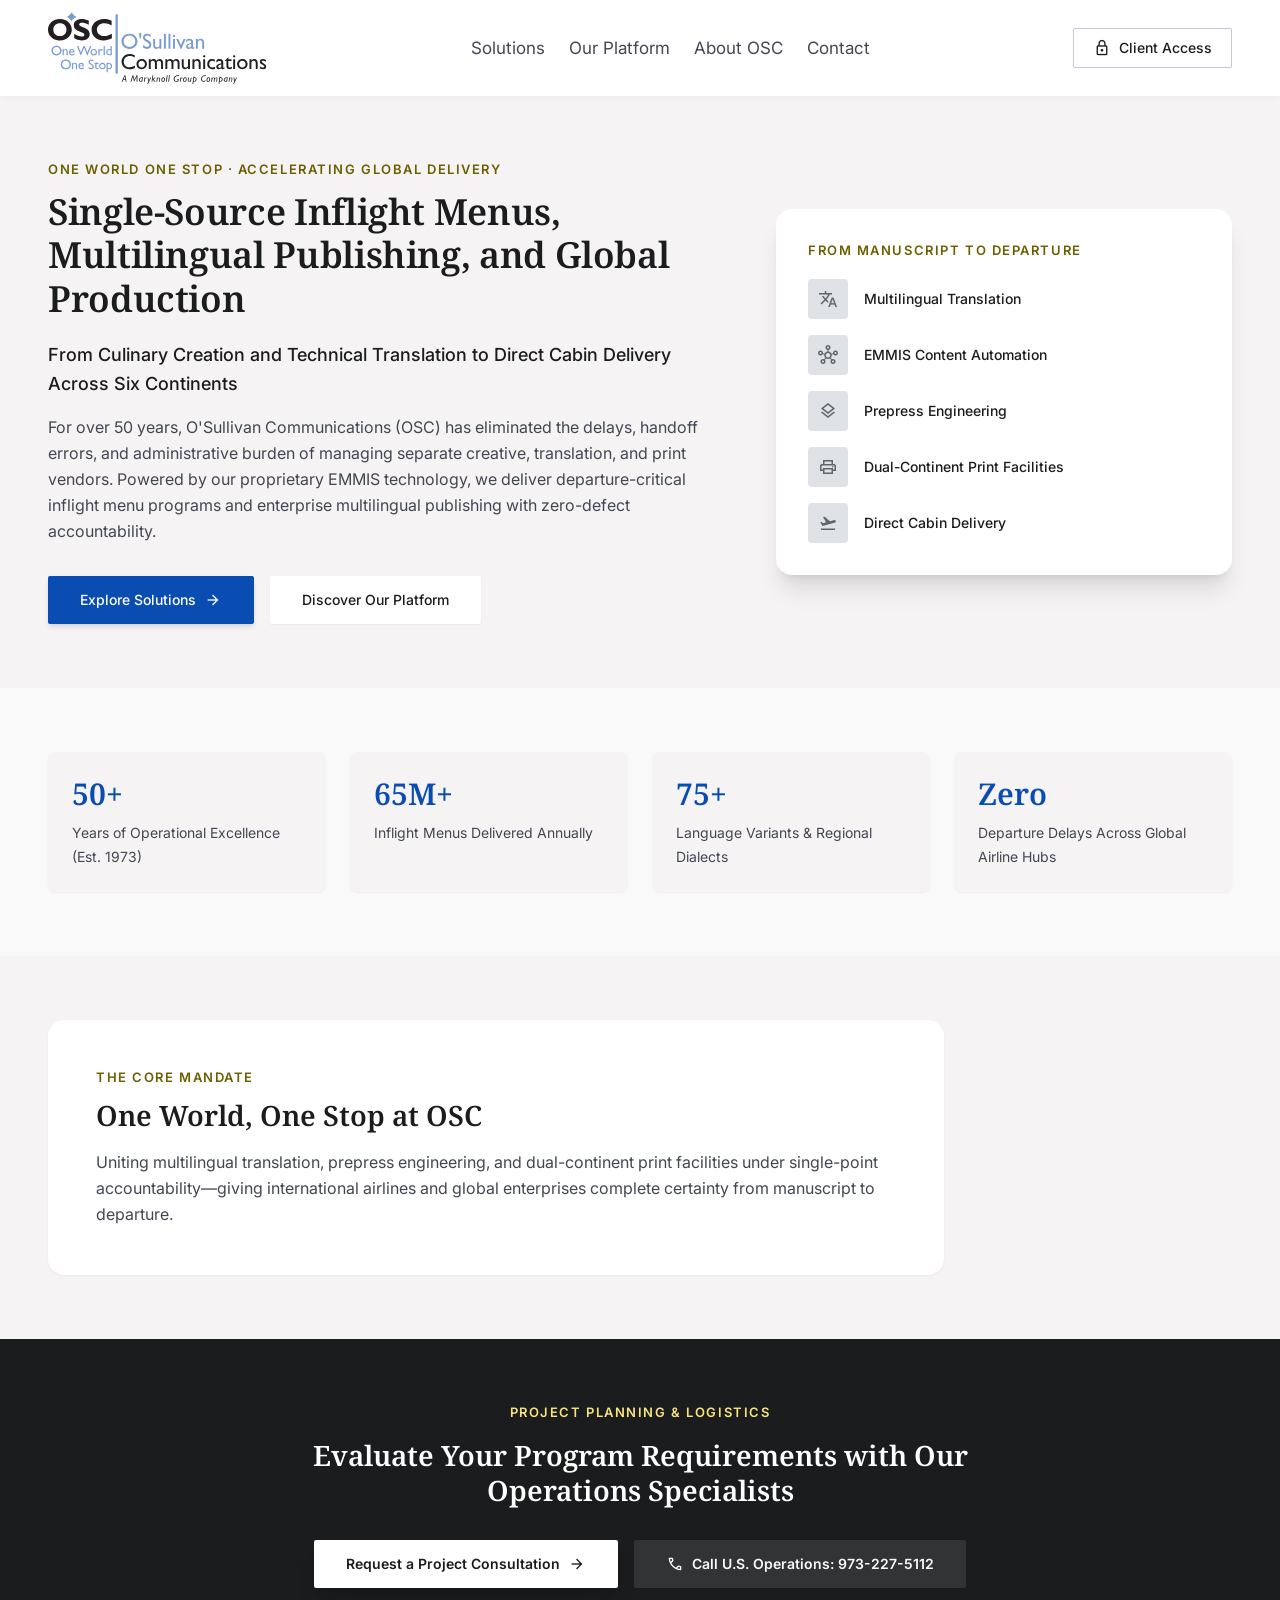
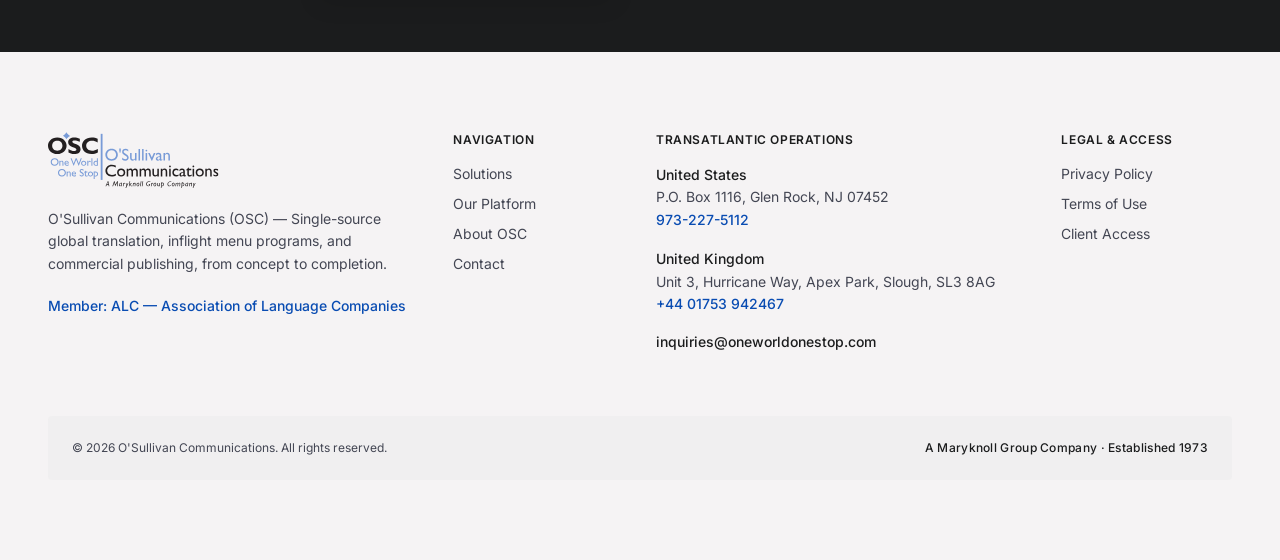
==== commit b8f64220: "Spacing issue resolved" ====
--- a/index.html
+++ b/index.html
@@ -4,6 +4,7 @@
 <meta charset="utf-8">
 <meta name="viewport" content="width=device-width, initial-scale=1.0">
 <title>O'Sullivan Communications (OSC) | Single-Source Inflight Menus &amp; Multilingual Publishing</title>
+<link rel="icon" href="assets/favicon.svg" sizes="any">
 <meta name="description" content="For over 50 years, O'Sullivan Communications (OSC) has delivered departure-critical inflight menu programs and enterprise multilingual publishing, powered by proprietary EMMIS technology.">
 <link rel="preconnect" href="https://fonts.googleapis.com">
 <link rel="preconnect" href="https://fonts.gstatic.com" crossorigin>
@@ -31,7 +32,7 @@
     <a class="flex items-center gap-3 group min-w-0" href="index.html" aria-label="O'Sullivan Communications – home">
       <img src="assets/OSC_4C_Large.svg" alt="OSC One World One Stop – O'Sullivan Communications" width="286" height="98" class="osc-logo w-auto shrink-0">
     </a>
-    <nav class="hidden lg:flex items-center gap-8 xl:gap-10" aria-label="Main"><a class="text-sm text-on-surface-variant hover:text-on-surface transition-colors" href="solutions.html">Solutions</a><a class="text-sm text-on-surface-variant hover:text-on-surface transition-colors" href="platform.html">Our Platform</a><a class="text-sm text-on-surface-variant hover:text-on-surface transition-colors" href="about.html">About OSC</a><a class="text-sm text-on-surface-variant hover:text-on-surface transition-colors" href="contact.html">Contact</a></nav>
+    <nav class="osc-nav hidden lg:flex items-center gap-6 xl:gap-8" aria-label="Main"><a class="text-sm text-on-surface-variant hover:text-on-surface transition-colors" href="solutions.html">Solutions</a><a class="text-sm text-on-surface-variant hover:text-on-surface transition-colors" href="platform.html">Our Platform</a><a class="text-sm text-on-surface-variant hover:text-on-surface transition-colors" href="about.html">About OSC</a><a class="text-sm text-on-surface-variant hover:text-on-surface transition-colors" href="contact.html">Contact</a></nav>
     <div class="flex items-center gap-3 sm:gap-4 shrink-0">
       <a class="osc-utility-btn hidden sm:inline-flex items-center justify-center gap-2 px-5 py-2.5 rounded bg-surface-container-lowest text-on-surface text-sm font-medium hover:bg-surface-container transition-colors" href="#" rel="nofollow"><span class="material-symbols-outlined text-[18px]">lock</span>Client Access</a>
       <button id="menu-toggle" type="button" class="lg:hidden inline-flex items-center justify-center w-10 h-10 rounded-lg text-on-surface hover:bg-surface-container transition-colors" aria-controls="mobile-menu" aria-expanded="false" aria-label="Open menu">
--- a/assets/styles.css
+++ b/assets/styles.css
@@ -4,7 +4,7 @@
 .osc-h1{font-family:"Noto Serif",serif;font-weight:600;font-size:32px;line-height:1.2;letter-spacing:-.01em;color:rgb(27 28 29)}
 .osc-h2{font-family:"Noto Serif",serif;font-weight:600;font-size:24px;line-height:1.25;color:rgb(27 28 29)}
 .osc-section{padding-top:48px;padding-bottom:48px}
-@media (min-width:1024px){.osc-h1{font-size:40px}.osc-h2{font-size:28px}.osc-kicker{font-size:13px}.osc-section{padding-top:64px;padding-bottom:64px}}
+@media (min-width:1024px){.osc-h1{font-size:36px}.osc-h2{font-size:28px}.osc-kicker{font-size:13px}.osc-section{padding-top:64px;padding-bottom:64px}}
 .osc-on-dark .osc-h2,.osc-on-dark .osc-h1{color:rgb(255 255 255)}
 .osc-on-dark .osc-kicker{color:rgb(249 227 122)}
 .osc-crumbs ol{display:flex;flex-wrap:wrap;align-items:center;gap:.5rem;list-style:none;margin:0 0 1rem;padding:0;font-size:13px;color:rgb(67 70 83)}
@@ -12,10 +12,16 @@
 .osc-crumbs a{color:rgb(9 76 178)}
 .osc-crumbs a:hover{text-decoration:underline}
 .osc-utility-btn{box-shadow:inset 0 0 0 1px rgb(195 198 213)}
-.osc-matrix{width:100%;border-collapse:collapse;font-size:14px;min-width:720px}
-.osc-matrix th,.osc-matrix td{padding:12px 16px;text-align:left;vertical-align:top;border-bottom:1px solid rgb(227 226 227)}
+.osc-matrix{width:100%;border-collapse:collapse;table-layout:fixed;font-size:13px}
+.osc-matrix th,.osc-matrix td{padding:10px 12px;text-align:left;vertical-align:top;border-bottom:1px solid rgb(227 226 227);overflow-wrap:anywhere}
 .osc-matrix thead th{background:rgb(239 237 238);color:rgb(27 28 29);font-weight:600}
 .osc-matrix tbody th{color:rgb(27 28 29);font-weight:600}
 .osc-matrix td{color:rgb(67 70 83)}
 .osc-matrix .osc-core{color:rgb(9 76 178);font-weight:600}
-.osc-logo{height:48px;width:auto}@media (min-width:640px){.osc-logo{height:60px}}
+.osc-logo{height:52px;width:auto}
+.osc-nav a{font-size:17px;line-height:1.3}
+@media (min-width:1024px){
+  .osc-logo{height:72px}
+  #site-header > div{height:96px}
+  main.w-full{padding-top:96px}
+}
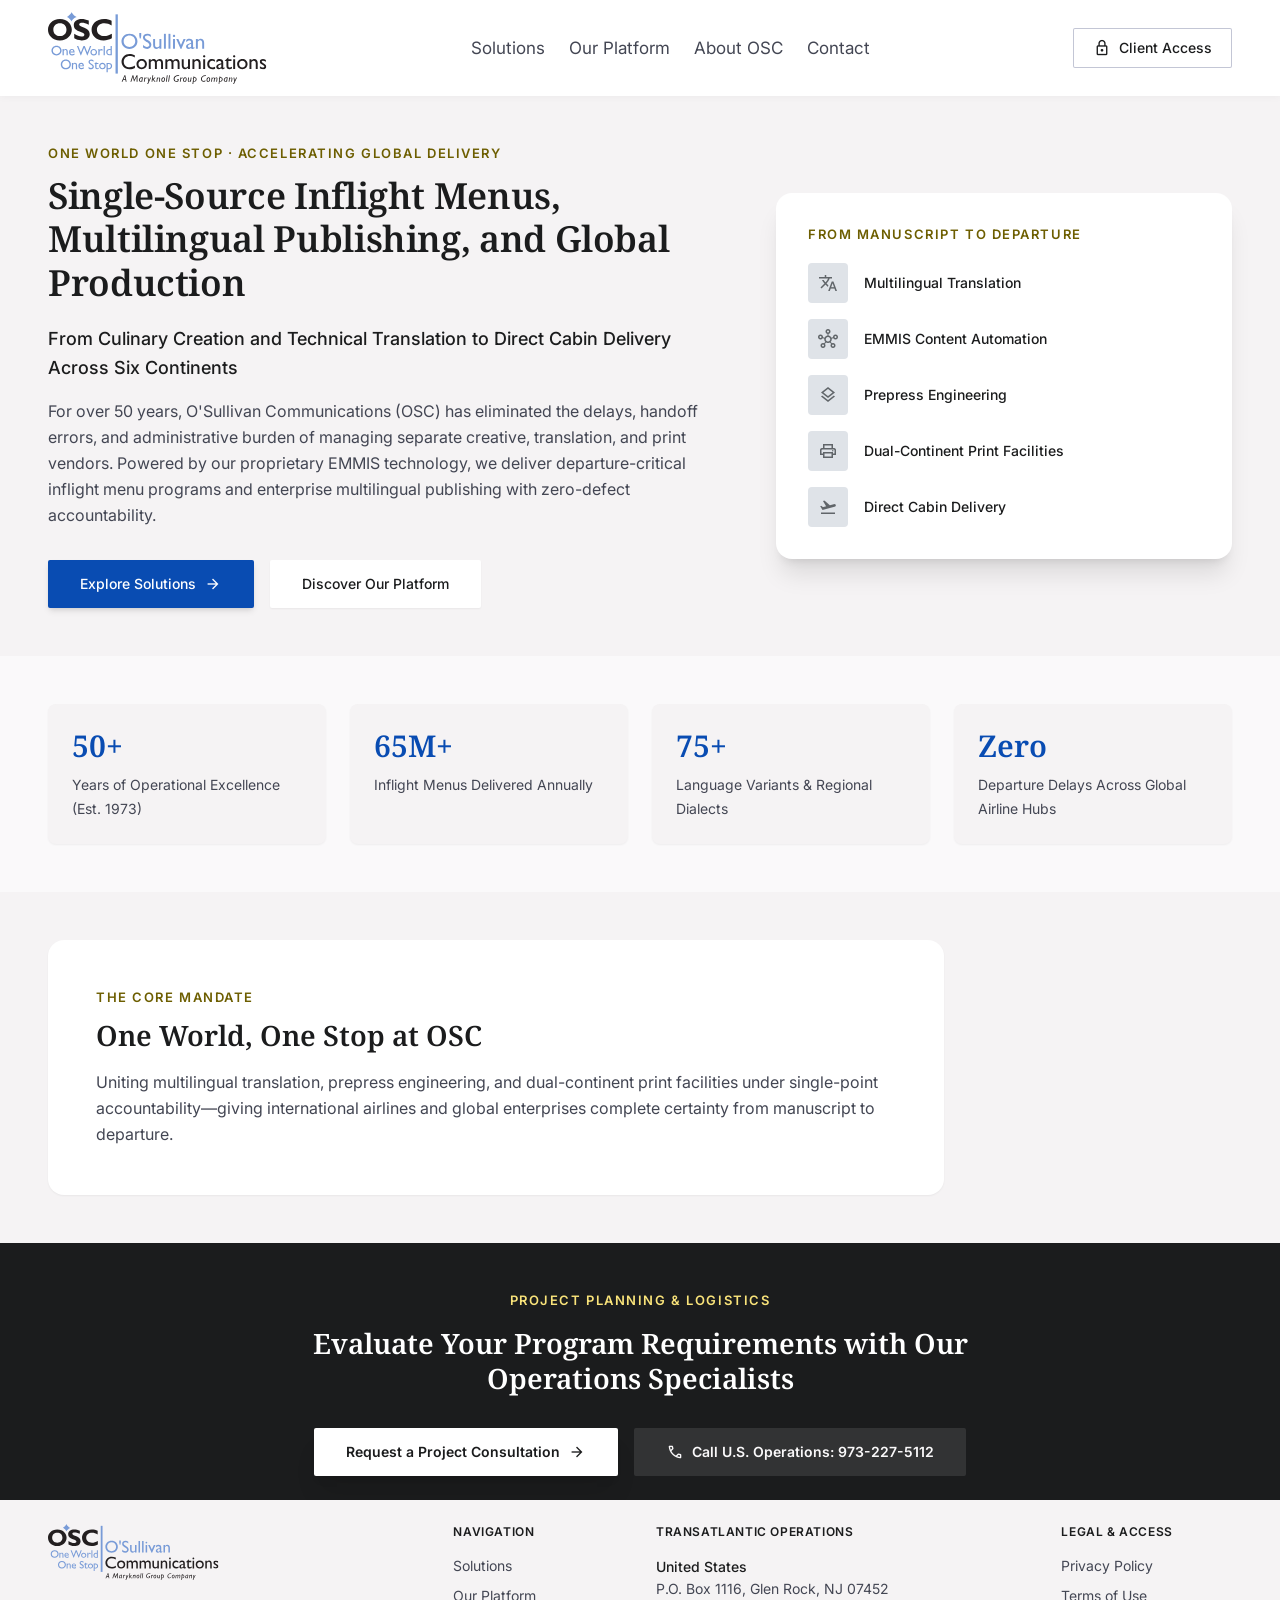
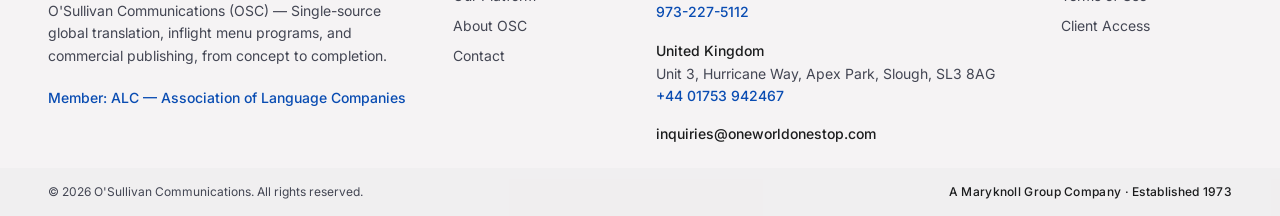
==== commit 41260982: "Spacing issue resolved 2" ====
--- a/index.html
+++ b/index.html
@@ -29,7 +29,7 @@
 <body class="bg-surface font-body text-on-surface min-h-screen flex flex-col antialiased selection:bg-secondary-container selection:text-on-secondary-container">
 <header id="site-header" class="fixed top-0 left-0 right-0 z-50 bg-surface-container-lowest/95 backdrop-blur-md shadow-[0_1px_8px_rgba(0,0,0,0.04)]">
   <div class="h-16 sm:h-20 max-w-7xl mx-auto px-4 sm:px-6 lg:px-12 flex items-center justify-between gap-4 lg:gap-8">
-    <a class="flex items-center gap-3 group min-w-0" href="index.html" aria-label="O'Sullivan Communications – home">
+    <a class="flex items-center gap-3 group min-w-0" href="/OWOS" aria-label="O'Sullivan Communications – home">
       <img src="assets/OSC_4C_Large.svg" alt="OSC One World One Stop – O'Sullivan Communications" width="286" height="98" class="osc-logo w-auto shrink-0">
     </a>
     <nav class="osc-nav hidden lg:flex items-center gap-6 xl:gap-8" aria-label="Main"><a class="text-sm text-on-surface-variant hover:text-on-surface transition-colors" href="solutions.html">Solutions</a><a class="text-sm text-on-surface-variant hover:text-on-surface transition-colors" href="platform.html">Our Platform</a><a class="text-sm text-on-surface-variant hover:text-on-surface transition-colors" href="about.html">About OSC</a><a class="text-sm text-on-surface-variant hover:text-on-surface transition-colors" href="contact.html">Contact</a></nav>
@@ -118,11 +118,11 @@
 </div>
 </section>
 </div></main>
-<footer class="w-full bg-surface-container-low mt-auto">
+<footer class="osc-footer-flush w-full bg-surface-container-low mt-auto">
   <div class="max-w-7xl mx-auto px-6 lg:px-12 py-14 lg:py-20">
     <div class="grid grid-cols-1 sm:grid-cols-2 lg:grid-cols-12 gap-10 lg:gap-8">
       <div class="sm:col-span-2 lg:col-span-4 flex flex-col gap-5">
-        <a class="flex items-center gap-3" href="index.html"><img src="assets/OSC_4C_Large.svg" alt="OSC One World One Stop – O'Sullivan Communications" width="286" height="98" class="h-14 w-auto"></a>
+        <a class="flex items-center gap-3" href="/OWOS"><img src="assets/OSC_4C_Large.svg" alt="OSC One World One Stop – O'Sullivan Communications" width="286" height="98" class="h-14 w-auto"></a>
         <p class="text-sm leading-relaxed text-on-surface-variant max-w-sm">O'Sullivan Communications (OSC) — Single-source global translation, inflight menu programs, and commercial publishing, from concept to completion.</p>
         <a class="text-sm font-medium text-primary hover:text-primary-container transition-colors" href="https://www.alcus.org/" target="_blank" rel="noopener noreferrer">Member: ALC — Association of Language Companies</a>
       </div>
@@ -147,7 +147,9 @@
         </div>
       </div>
     </div>
-    <div class="mt-12 lg:mt-16 bg-surface-container-high/40 rounded-lg p-6 flex flex-col sm:flex-row items-center justify-between gap-3 text-xs text-on-surface-variant text-center sm:text-left">
+  </div>
+  <div class="osc-footer-bar bg-surface-container-high/40 px-6 lg:px-12 py-4 flex flex-col sm:flex-row items-center justify-between gap-3 text-xs text-on-surface-variant text-center sm:text-left">
+    <div class="max-w-7xl mx-auto w-full flex flex-col sm:flex-row items-center justify-between gap-3">
       <p>© 2026 O'Sullivan Communications. All rights reserved.</p>
       <p class="font-medium text-on-surface tracking-wide">A Maryknoll Group Company · Established 1973</p>
     </div>
--- a/assets/styles.css
+++ b/assets/styles.css
@@ -3,21 +3,40 @@
 .osc-kicker{display:block;font-size:12px;line-height:1.4;font-weight:600;letter-spacing:.12em;text-transform:uppercase;color:rgb(109 94 0)}
 .osc-h1{font-family:"Noto Serif",serif;font-weight:600;font-size:32px;line-height:1.2;letter-spacing:-.01em;color:rgb(27 28 29)}
 .osc-h2{font-family:"Noto Serif",serif;font-weight:600;font-size:24px;line-height:1.25;color:rgb(27 28 29)}
-.osc-section{padding-top:48px;padding-bottom:48px}
-@media (min-width:1024px){.osc-h1{font-size:36px}.osc-h2{font-size:28px}.osc-kicker{font-size:13px}.osc-section{padding-top:64px;padding-bottom:64px}}
+.osc-section{padding-top:40px;padding-bottom:40px}
+@media (min-width:1024px){.osc-h1{font-size:36px}.osc-h2{font-size:28px}.osc-kicker{font-size:13px}.osc-section{padding-top:48px;padding-bottom:48px}}
 .osc-on-dark .osc-h2,.osc-on-dark .osc-h1{color:rgb(255 255 255)}
 .osc-on-dark .osc-kicker{color:rgb(249 227 122)}
-.osc-crumbs ol{display:flex;flex-wrap:wrap;align-items:center;gap:.5rem;list-style:none;margin:0 0 1rem;padding:0;font-size:13px;color:rgb(67 70 83)}
-.osc-crumbs li+li:before{content:"\203A";margin-right:.5rem;color:rgb(115 119 132)}
-.osc-crumbs a{color:rgb(9 76 178)}
+.osc-crumbs{margin:0 0 1.25rem}
+.osc-crumbs ol{display:inline-flex;flex-wrap:wrap;align-items:center;list-style:none;margin:0;padding:6px 12px;font-family:Inter,system-ui,sans-serif;font-size:12px;font-weight:500;line-height:1.2;letter-spacing:.01em;text-transform:none;color:rgb(67 70 83);background:rgb(255 255 255);border-radius:999px;box-shadow:inset 0 0 0 1px rgb(227 226 227)}
+.osc-crumbs li{display:inline-flex;align-items:center}
+.osc-crumbs li+li:before{content:"/";margin:0 .45rem;color:rgb(115 119 132);font-weight:400}
+.osc-crumbs a{color:rgb(9 76 178);text-decoration:none}
 .osc-crumbs a:hover{text-decoration:underline}
+.osc-crumbs [aria-current="page"]{color:rgb(27 28 29);font-weight:600}
 .osc-utility-btn{box-shadow:inset 0 0 0 1px rgb(195 198 213)}
 .osc-matrix{width:100%;border-collapse:collapse;table-layout:fixed;font-size:13px}
-.osc-matrix th,.osc-matrix td{padding:10px 12px;text-align:left;vertical-align:top;border-bottom:1px solid rgb(227 226 227);overflow-wrap:anywhere}
+.osc-matrix th,.osc-matrix td{padding:10px 12px;text-align:left;vertical-align:top;border-bottom:1px solid rgb(227 226 227);overflow-wrap:break-word}
+@media (max-width:767px){
+  .osc-matrix-wrap{background:transparent;box-shadow:none;border-radius:0}
+  .osc-matrix,.osc-matrix tbody,.osc-matrix tr,.osc-matrix th,.osc-matrix td{display:block;width:100%}
+  .osc-matrix{table-layout:auto}
+  .osc-matrix thead{position:absolute;width:1px;height:1px;padding:0;margin:-1px;overflow:hidden;clip:rect(0,0,0,0);white-space:nowrap;border:0}
+  .osc-matrix tr{margin:0 0 12px;border:1px solid rgb(227 226 227);border-radius:12px;overflow:hidden;background:rgb(255 255 255)}
+  .osc-matrix tbody th{padding:12px 14px;background:rgb(239 237 238);font-size:15px;line-height:1.3}
+  .osc-matrix td{padding:10px 14px 12px}
+  .osc-matrix td:before{content:attr(data-label);display:block;margin-bottom:2px;font-size:11px;font-weight:600;letter-spacing:.04em;text-transform:uppercase;color:rgb(115 119 132)}
+  .osc-matrix tr td:last-child{border-bottom:0}
+}
 .osc-matrix thead th{background:rgb(239 237 238);color:rgb(27 28 29);font-weight:600}
 .osc-matrix tbody th{color:rgb(27 28 29);font-weight:600}
 .osc-matrix td{color:rgb(67 70 83)}
 .osc-matrix .osc-core{color:rgb(9 76 178);font-weight:600}
+.osc-map{display:block;width:100%;height:168px;margin-top:16px;border:0;border-radius:12px}
+main section.osc-on-dark.osc-section:last-of-type{padding-bottom:24px}
+#inquiry-form.osc-section{padding-bottom:32px;background-color:rgb(236 242 250)}
+footer.osc-footer-flush>div:first-child{padding-top:1.5rem;padding-bottom:0}
+footer.osc-footer-flush .osc-footer-bar{margin:1.5rem 0 0;padding-top:1rem;padding-bottom:1rem;border-radius:0}
 .osc-logo{height:52px;width:auto}
 .osc-nav a{font-size:17px;line-height:1.3}
 @media (min-width:1024px){
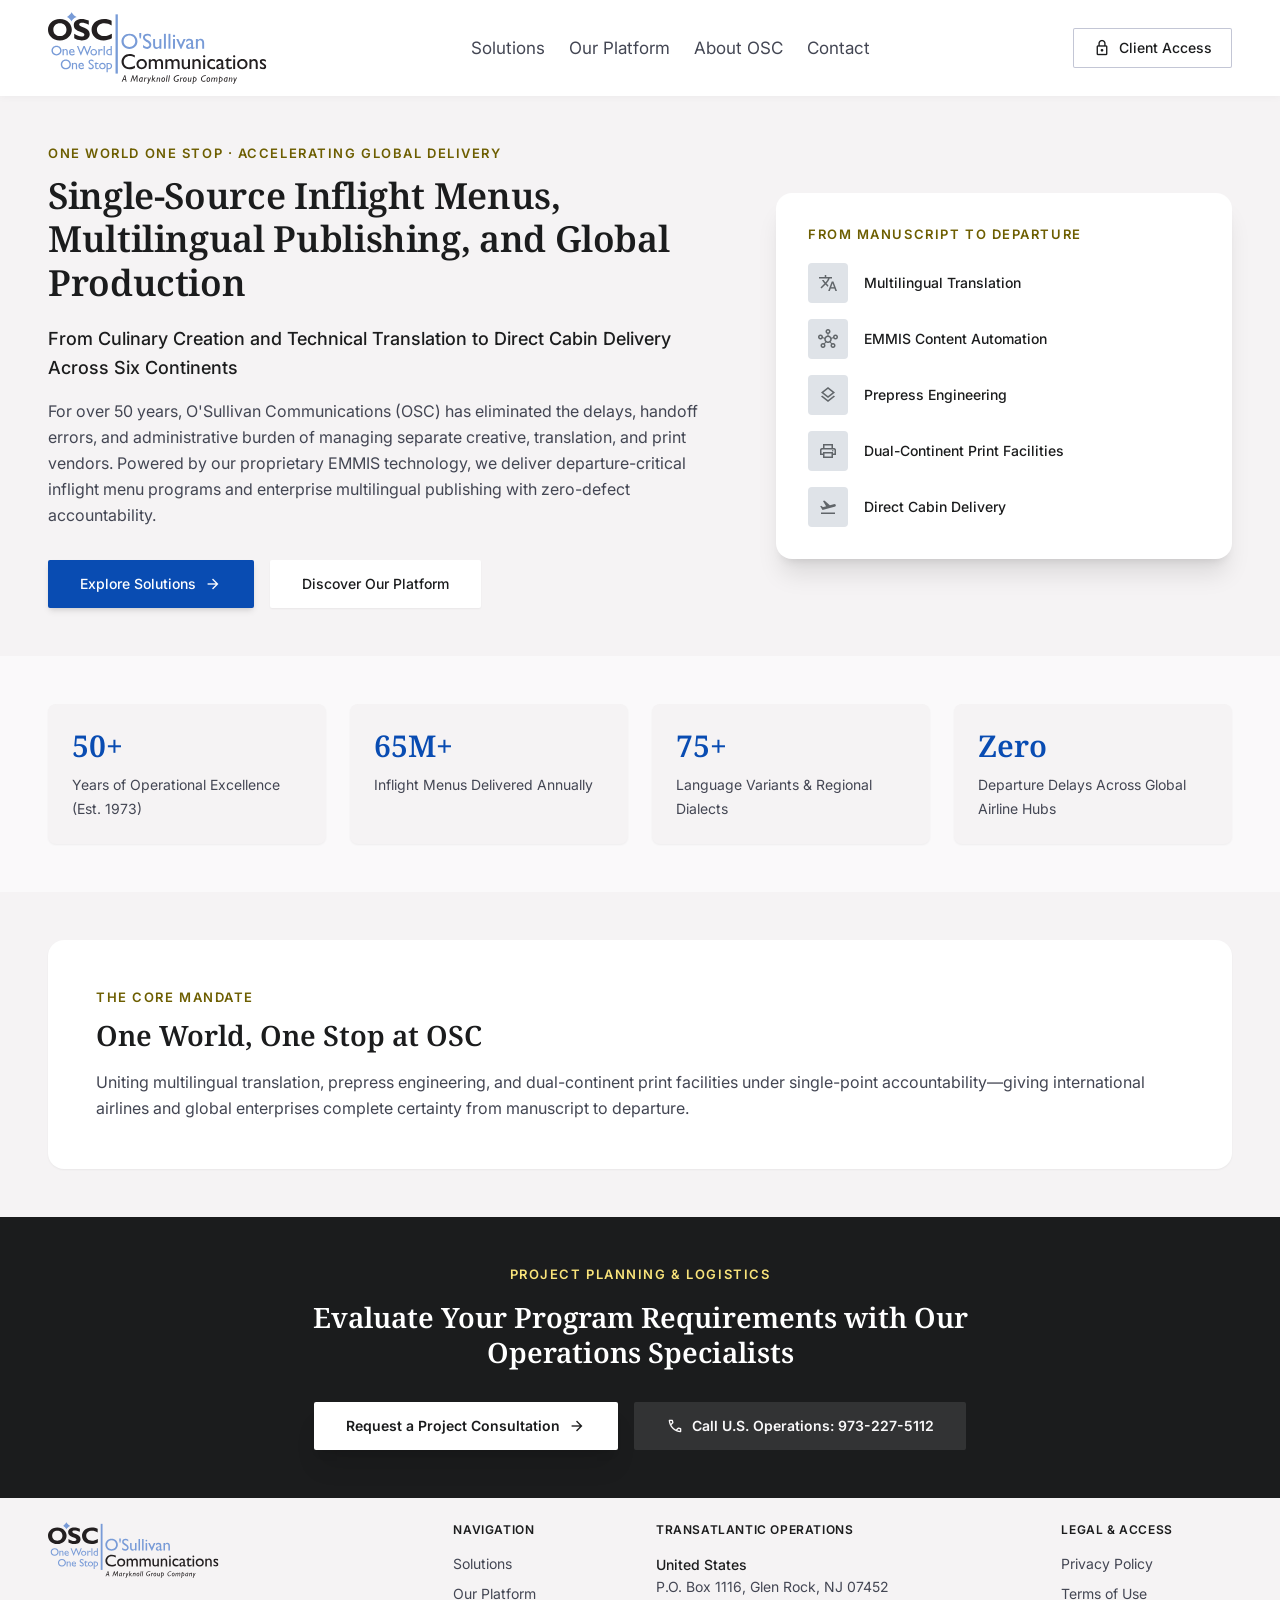
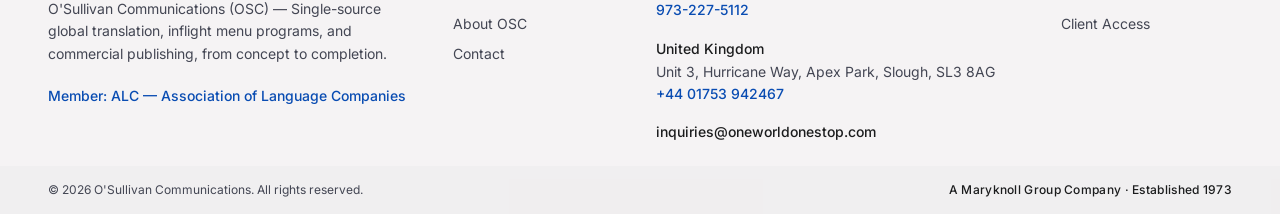
==== commit 2ed58eef: "Widen Core Mandate card so its paragraph fits on two lines Removed max-w-4xl so the card spans the f" ====
--- a/index.html
+++ b/index.html
@@ -100,7 +100,7 @@
 </section>
 <section class="osc-section w-full bg-surface-container-low">
 <div class="max-w-7xl mx-auto px-6 lg:px-12">
-<div class="p-8 lg:p-12 rounded-2xl bg-surface-container-lowest shadow-sm max-w-4xl">
+<div class="p-8 lg:p-12 rounded-2xl bg-surface-container-lowest shadow-sm">
 <span class="osc-kicker mb-3">THE CORE MANDATE</span>
 <h2 class="osc-h2 mb-4">One World, One Stop at OSC</h2>
 <p class="text-base text-on-surface-variant leading-relaxed">Uniting multilingual translation, prepress engineering, and dual-continent print facilities under single-point accountability—giving international airlines and global enterprises complete certainty from manuscript to departure.</p>
@@ -134,7 +134,7 @@
         <span class="text-xs font-semibold tracking-wider uppercase text-on-surface">Transatlantic Operations</span>
         <div class="flex flex-col gap-4 text-sm text-on-surface-variant">
           <p class="leading-relaxed"><span class="font-medium text-on-surface">United States</span><br>P.O. Box 1116, Glen Rock, NJ 07452<br><a class="text-primary font-medium" href="tel:9732275112">973-227-5112</a></p>
-          <p class="leading-relaxed"><span class="font-medium text-on-surface">United Kingdom</span><br>Unit 3, Hurricane Way, Apex Park, Slough, SL3 8AG<br><a class="text-primary font-medium" href="tel:+4401753942467">+44 01753 942467</a></p>
+          <p class="leading-relaxed"><span class="font-medium text-on-surface">United Kingdom</span><br>Unit 3, Hurricane Way, Apex Park, Slough, SL3 8AG<br><a class="text-primary font-medium" href="tel:+441753942467">+44 01753 942467</a></p>
           <a class="text-on-surface hover:text-primary transition-colors font-medium break-all" href="mailto:inquiries@oneworldonestop.com">inquiries@oneworldonestop.com</a>
         </div>
       </div>
--- a/assets/styles.css
+++ b/assets/styles.css
@@ -33,7 +33,11 @@
 .osc-matrix td{color:rgb(67 70 83)}
 .osc-matrix .osc-core{color:rgb(9 76 178);font-weight:600}
 .osc-map{display:block;width:100%;height:168px;margin-top:16px;border:0;border-radius:12px}
-main section.osc-on-dark.osc-section:last-of-type{padding-bottom:24px}
+.osc-alc-lockup{display:inline-flex;align-items:center;justify-content:center;padding:10px 12px;background:rgb(255 255 255);border-radius:12px;box-shadow:0 1px 2px rgba(0,0,0,.05)}
+.osc-alc-lockup img{display:block;height:64px;width:auto}
+.osc-jump:hover{background-color:rgb(217 226 255)}
+.osc-engine{background-color:rgb(232 239 252)}
+.osc-engine:hover{background-color:rgb(217 226 255)}
 #inquiry-form.osc-section{padding-bottom:32px;background-color:rgb(236 242 250)}
 footer.osc-footer-flush>div:first-child{padding-top:1.5rem;padding-bottom:0}
 footer.osc-footer-flush .osc-footer-bar{margin:1.5rem 0 0;padding-top:1rem;padding-bottom:1rem;border-radius:0}
@@ -44,3 +48,27 @@
   #site-header > div{height:96px}
   main.w-full{padding-top:96px}
 }
+/* Responsive fixes: 3-up solution cards only from desktop width (cramped on tablets) */
+@media (min-width:1024px){.osc-tri{grid-template-columns:repeat(3,minmax(0,1fr))}}
+/* Larger touch targets on touch-size screens without changing visual layout */
+@media (max-width:1023px){
+  .osc-crumbs a,footer.osc-footer-flush a{position:relative}
+  .osc-crumbs a::after{content:"";position:absolute;inset:-14px -4px}
+  footer.osc-footer-flush a::after{content:"";position:absolute;inset:-5px 0}
+  .service-chip input[type=checkbox]{width:20px;height:20px;flex-shrink:0}
+}
+/* Mobile polish (punchlist): 16px form text stops iOS/Android zoom-on-focus */
+@media (max-width:1023px),(pointer:coarse){
+  #project-intake-form input:not([type=checkbox]):not([type=radio]),#project-intake-form textarea,#project-intake-form select{font-size:16px}
+}
+/* Menu button: 44x44 minimum touch target */
+#site-header #menu-toggle{width:44px;height:44px}
+/* Closed mobile menu: remove from Tab order and screen readers (visibility flips after fade-out) */
+#site-header #mobile-menu{transition:opacity .2s ease,transform .2s ease,visibility 0s linear .2s}
+#site-header #mobile-menu[data-open="false"]{visibility:hidden}
+#site-header #mobile-menu[data-open="true"]{visibility:visible;transition-delay:0s}
+/* Small inline text links in page content ("Powers ...", "Return to EMMIS", "Visit alcus.org"): ~44px tap height */
+@media (max-width:1023px){
+  main a.inline-flex.text-sm.font-semibold.text-primary{position:relative}
+  main a.inline-flex.text-sm.font-semibold.text-primary::after{content:"";position:absolute;inset:-12px 0}
+}
